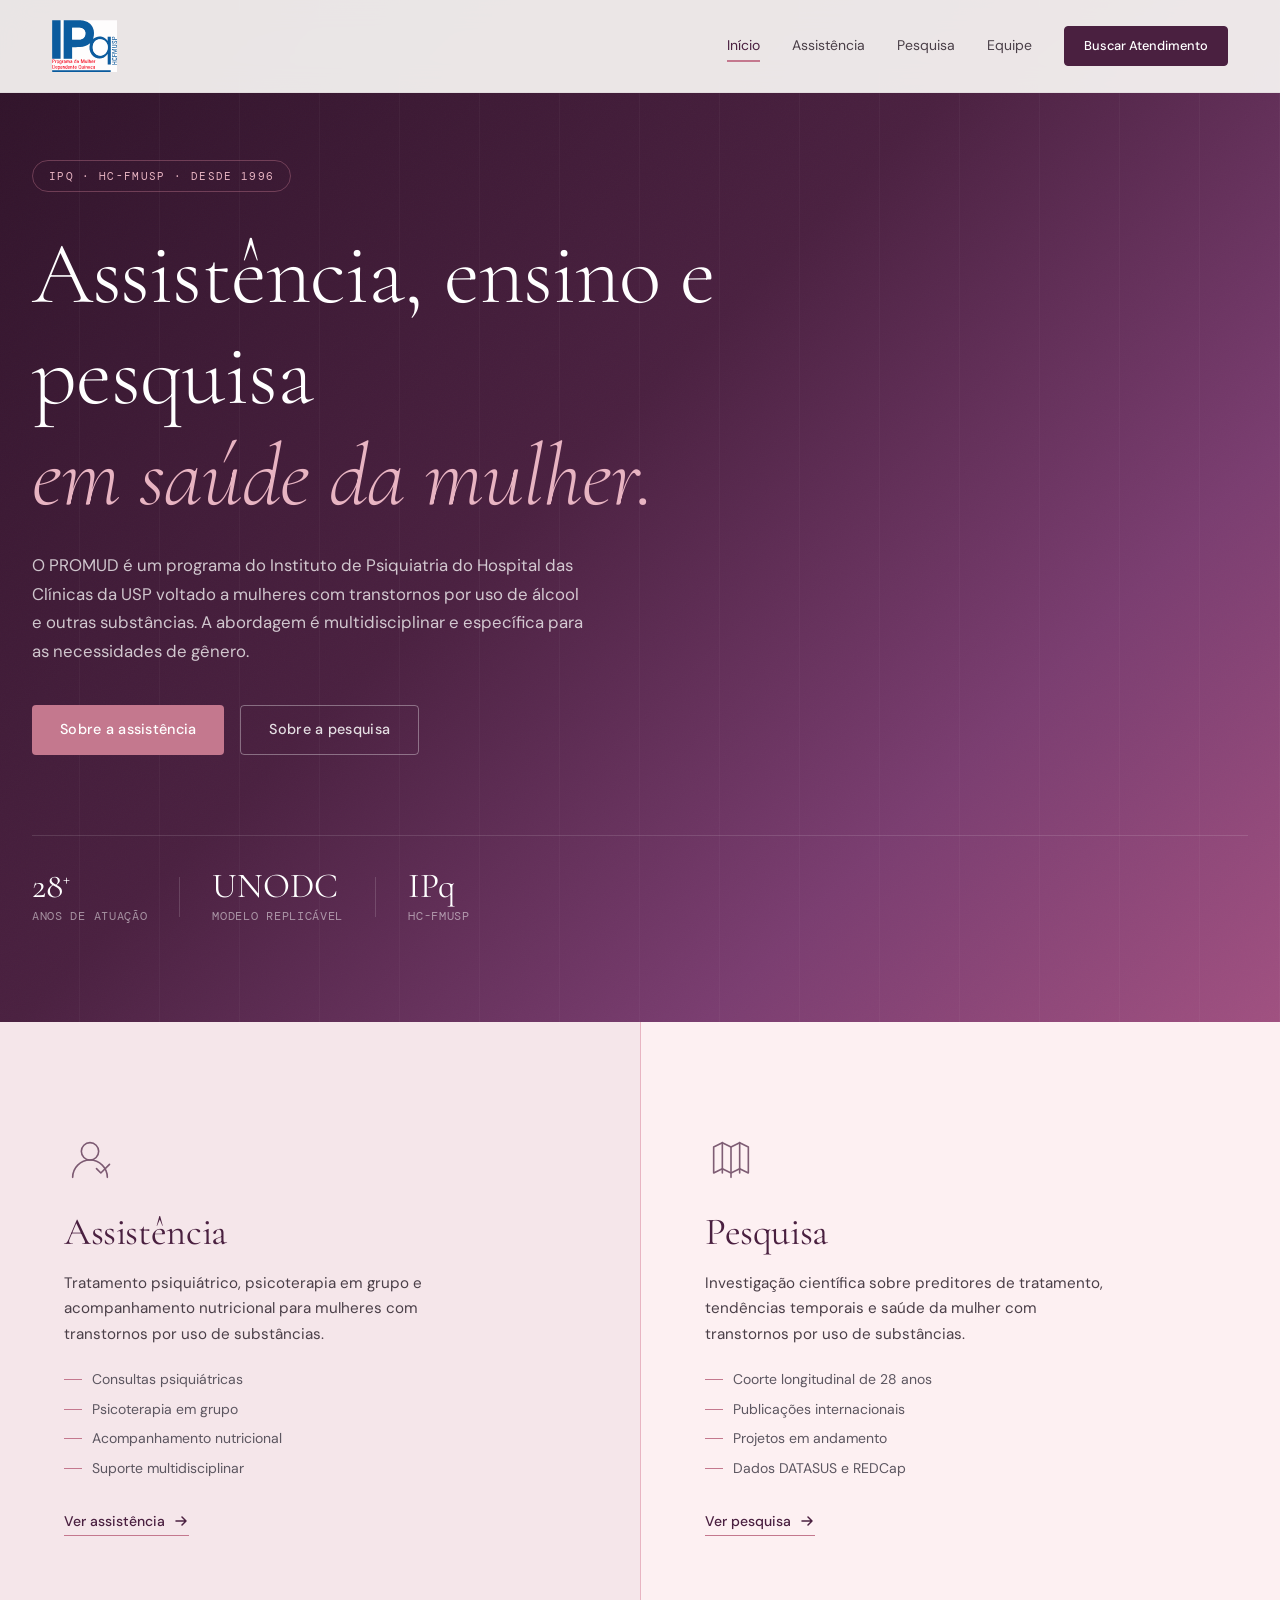
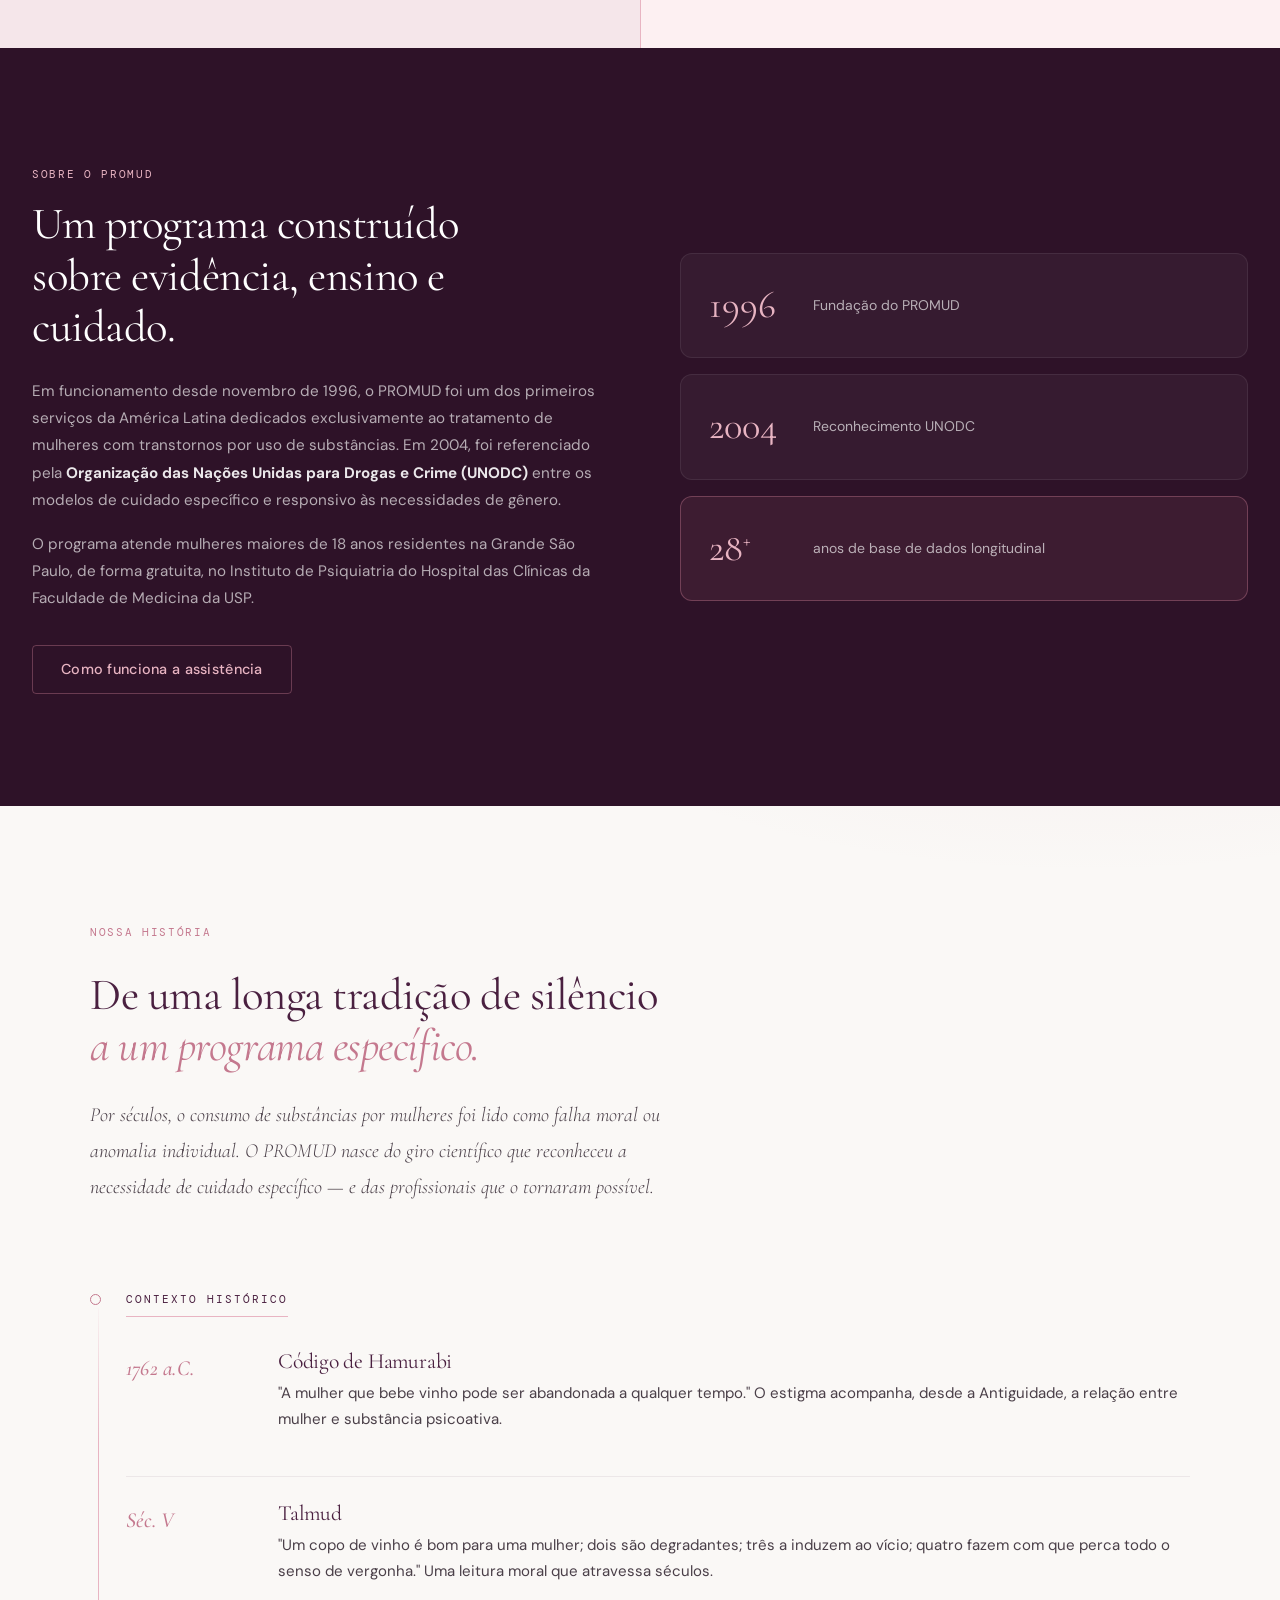
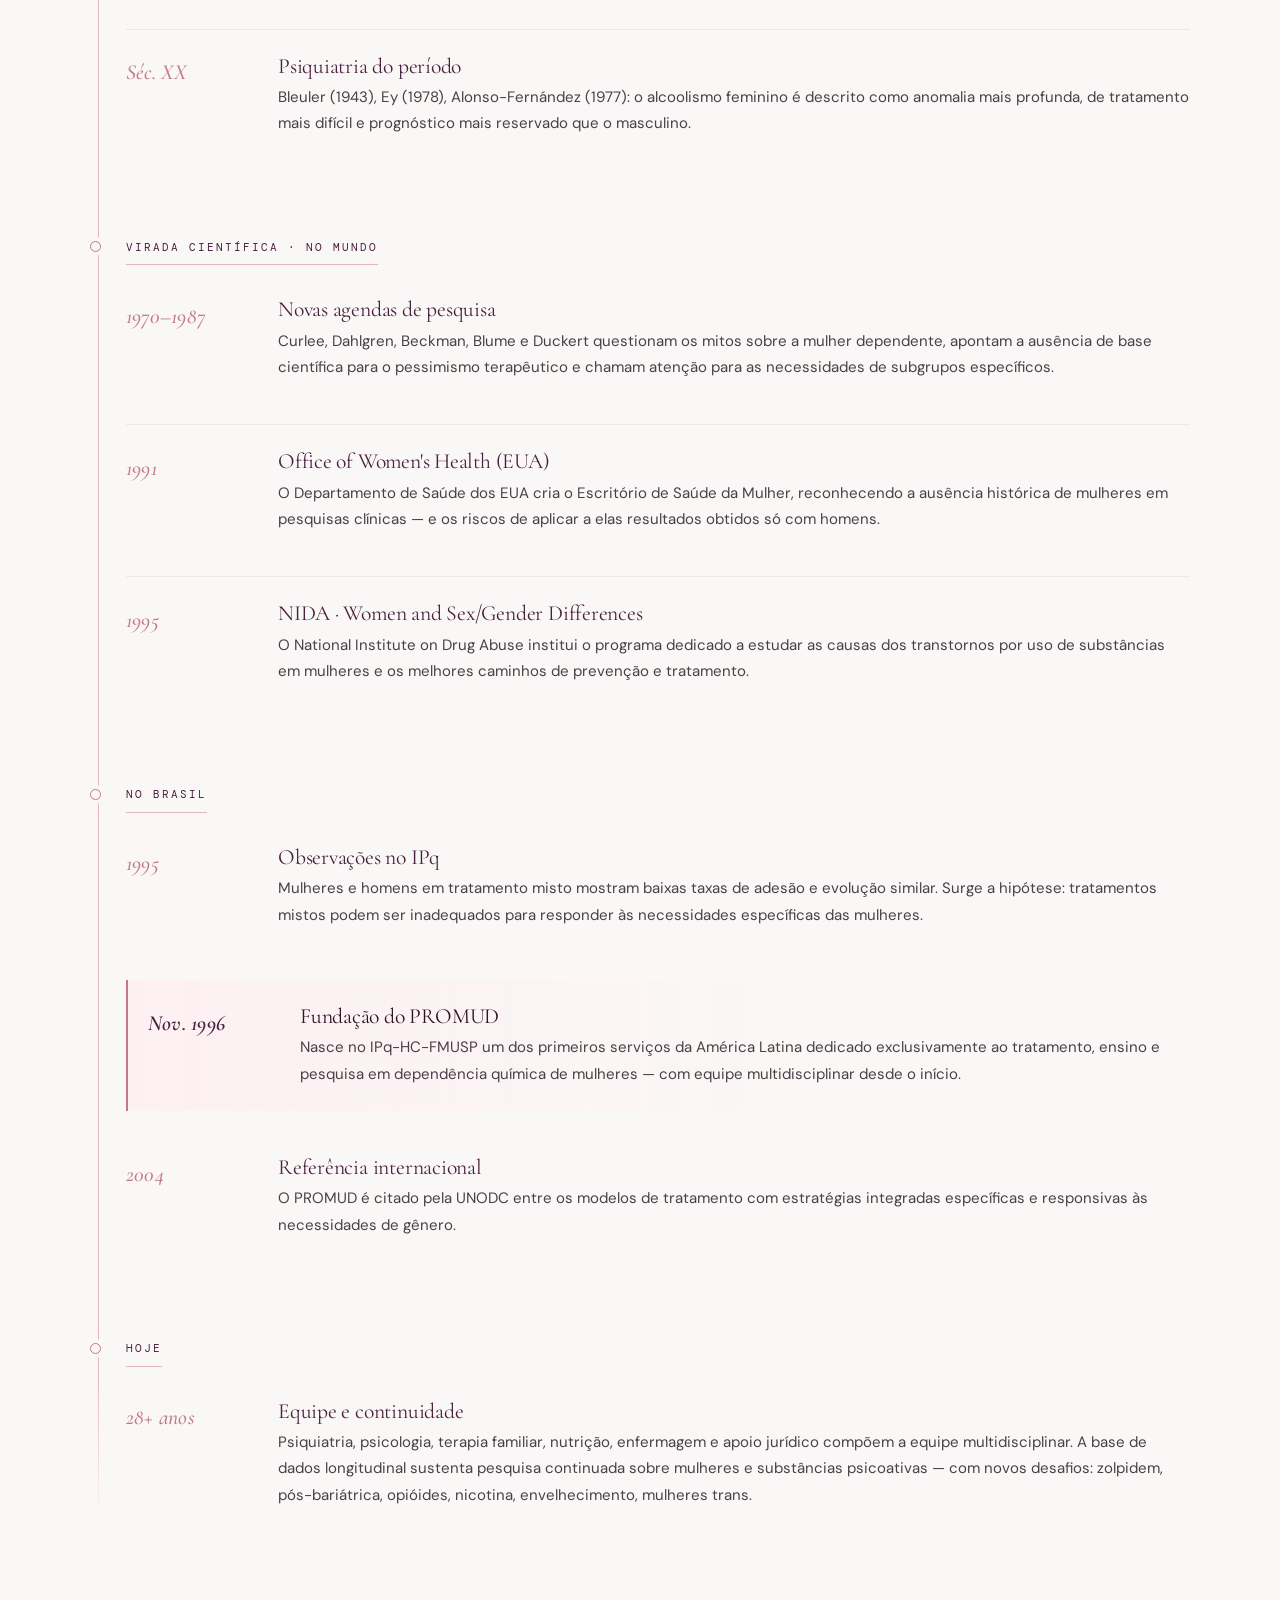
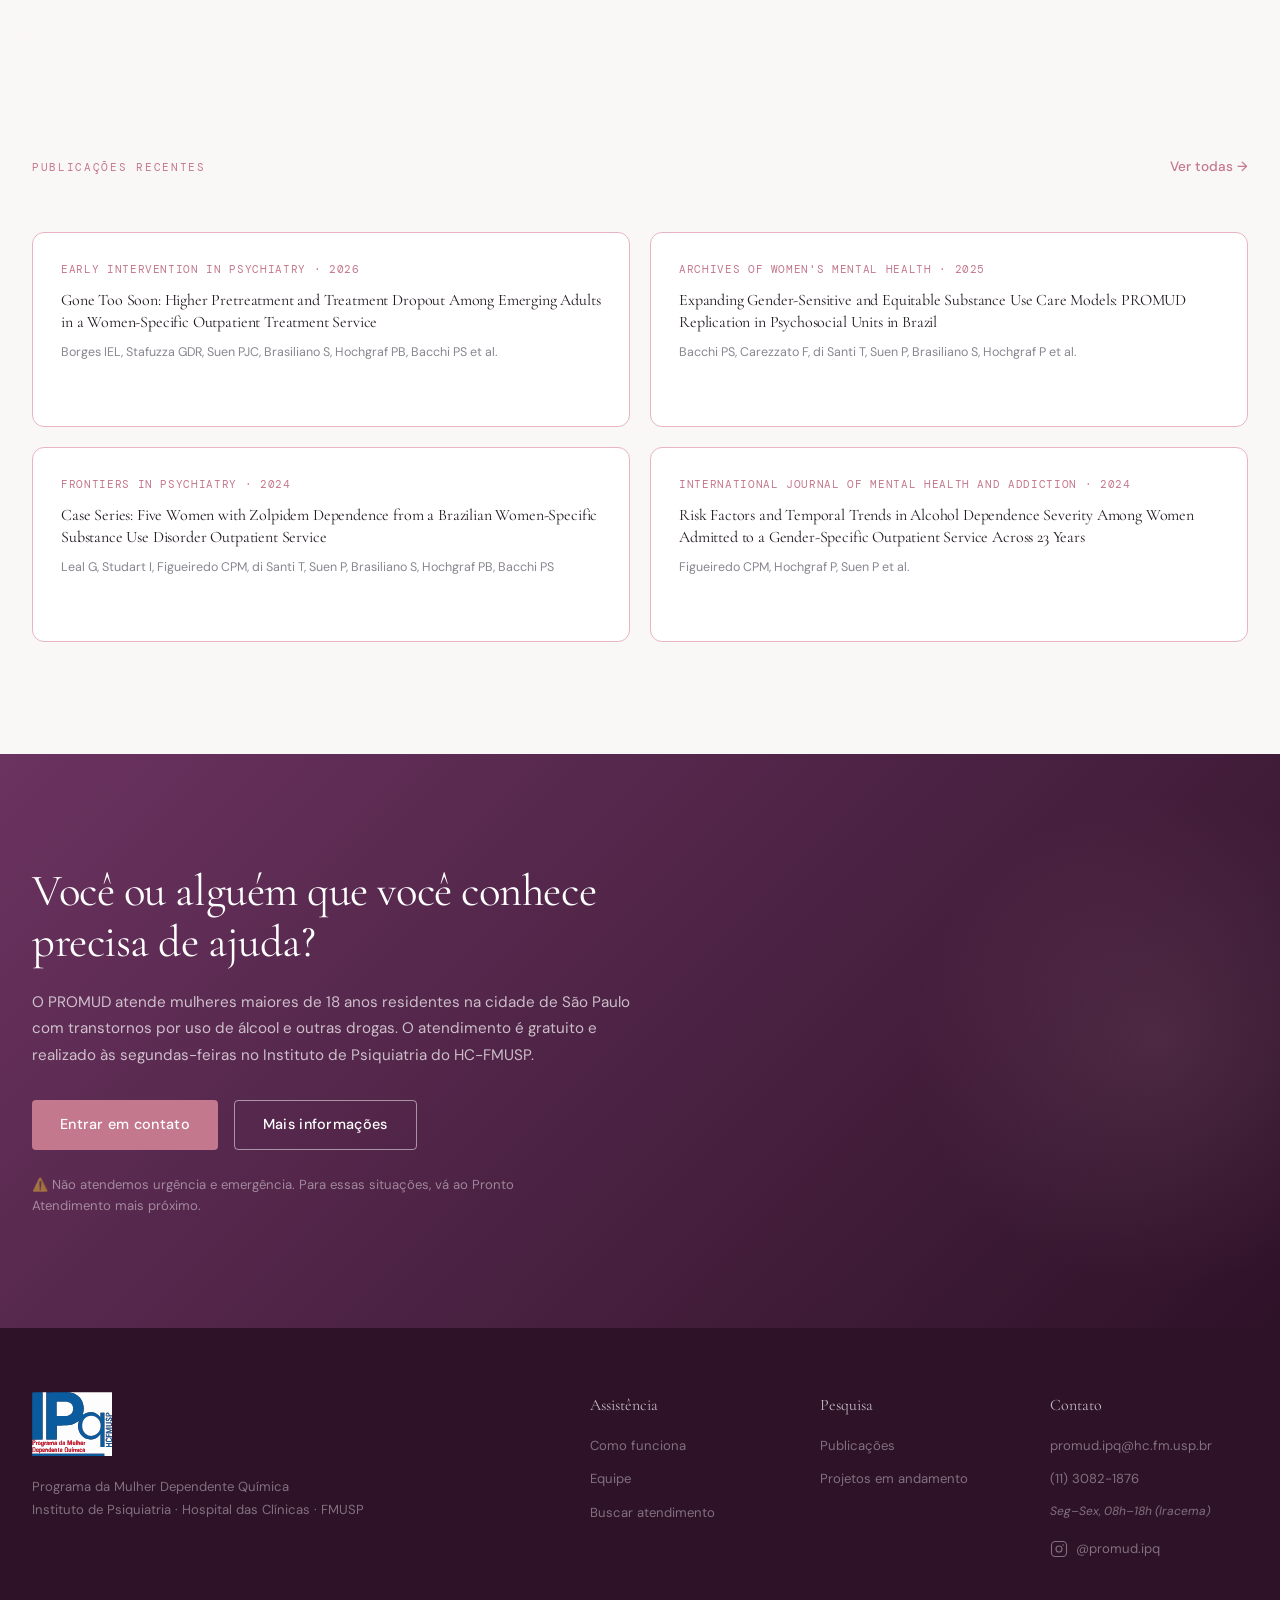
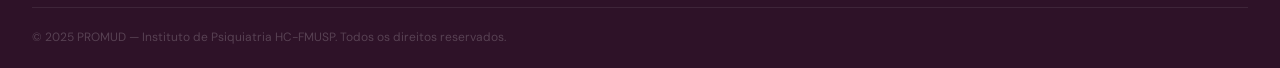
==== index.html @ dbc0b315 "Add team member profiles and update contact information; include new images for Ariel and Silvia" ====
<!DOCTYPE html>
<html lang="pt-BR">
<head>
  <meta charset="UTF-8" />
  <meta name="viewport" content="width=device-width, initial-scale=1.0" />
  <title>PROMUD — Programa da Mulher Dependente Química</title>
  <meta name="description" content="Ambulatório especializado no tratamento de mulheres com transtornos por uso de substâncias. Instituto de Psiquiatria HC-FMUSP." />
  <link rel="preconnect" href="https://fonts.googleapis.com" />
  <link rel="preconnect" href="https://fonts.gstatic.com" crossorigin />
  <link href="https://fonts.googleapis.com/css2?family=Cormorant+Garamond:ital,wght@0,300;0,400;0,500;0,600;1,300;1,400&family=DM+Sans:wght@300;400;500&family=DM+Mono:wght@400&display=swap" rel="stylesheet" />
  <link rel="stylesheet" href="style.css" />
</head>
<body>

  <!-- HEADER / NAV -->
  <header class="site-header" id="site-header">
    <div class="header-inner">
      <a href="index.html" class="logo-wrap">
        <img src="assets/logo.svg" alt="PROMUD — IPq HC-FMUSP" class="logo-img" />
      </a>
      <nav class="main-nav">
        <a href="index.html" class="nav-link active">Início</a>
        <a href="assistencia.html" class="nav-link">Assistência</a>
        <a href="pesquisa.html" class="nav-link">Pesquisa</a>
        <a href="equipe.html" class="nav-link">Equipe</a>
        <a href="assistencia.html#contato" class="nav-cta">Buscar Atendimento</a>
      </nav>
      <button class="hamburger" id="hamburger" aria-label="Menu">
        <span></span><span></span><span></span>
      </button>
    </div>
    <div class="mobile-nav" id="mobile-nav">
      <a href="index.html">Início</a>
      <a href="assistencia.html">Assistência</a>
      <a href="pesquisa.html">Pesquisa</a>
      <a href="equipe.html">Equipe</a>
      <a href="assistencia.html#contato">Buscar Atendimento</a>
    </div>
  </header>

  <!-- HERO -->
  <section class="hero">
    <div class="hero-bg">
      <div class="hero-gradient"></div>
      <div class="hero-noise"></div>
      <div class="hero-lines"></div>
    </div>
    <div class="hero-content">
      <div class="hero-badge fade-up">IPq · HC-FMUSP · desde 1996</div>
      <h1 class="hero-title fade-up delay-1">
        Assistência, ensino e pesquisa<br/>
        <em>em saúde da mulher.</em>
      </h1>
      <p class="hero-desc fade-up delay-2">
        O PROMUD é um programa do Instituto de Psiquiatria do Hospital das Clínicas da USP voltado a mulheres com transtornos por uso de álcool e outras substâncias. A abordagem é multidisciplinar e específica para as necessidades de gênero.
      </p>
      <div class="hero-actions fade-up delay-3">
        <a href="assistencia.html" class="btn btn-primary">Sobre a assistência</a>
        <a href="pesquisa.html" class="btn btn-ghost">Sobre a pesquisa</a>
      </div>
    </div>
    <div class="hero-stats fade-up delay-3">
      <div class="stat">
        <span class="stat-n">28<sup>+</sup></span>
        <span class="stat-l">anos de atuação</span>
      </div>
      <div class="stat-div"></div>
      <div class="stat">
        <span class="stat-n">UNODC</span>
        <span class="stat-l">modelo replicável</span>
      </div>
      <div class="stat-div"></div>
      <div class="stat">
        <span class="stat-n">IPq</span>
        <span class="stat-l">HC-FMUSP</span>
      </div>
    </div>
  </section>

  <!-- TWO PILLARS -->
  <section class="pillars">
    <div class="pillar pillar-assistencia" onclick="location.href='assistencia.html'">
      <div class="pillar-icon">
        <svg viewBox="0 0 48 48" fill="none" xmlns="http://www.w3.org/2000/svg">
          <circle cx="24" cy="16" r="8" stroke="currentColor" stroke-width="1.5"/>
          <path d="M8 40c0-8.837 7.163-16 16-16s16 7.163 16 16" stroke="currentColor" stroke-width="1.5" stroke-linecap="round"/>
          <path d="M30 32l4 4 8-8" stroke="currentColor" stroke-width="1.5" stroke-linecap="round" stroke-linejoin="round"/>
        </svg>
      </div>
      <div class="pillar-body">
        <h2 class="pillar-title">Assistência</h2>
        <p class="pillar-desc">Tratamento psiquiátrico, psicoterapia em grupo e acompanhamento nutricional para mulheres com transtornos por uso de substâncias.</p>
        <ul class="pillar-list">
          <li>Consultas psiquiátricas</li>
          <li>Psicoterapia em grupo</li>
          <li>Acompanhamento nutricional</li>
          <li>Suporte multidisciplinar</li>
        </ul>
        <span class="pillar-link">Ver assistência <svg width="16" height="16" viewBox="0 0 16 16" fill="none"><path d="M3 8h10M9 4l4 4-4 4" stroke="currentColor" stroke-width="1.5" stroke-linecap="round" stroke-linejoin="round"/></svg></span>
      </div>
    </div>

    <div class="pillar pillar-pesquisa" onclick="location.href='pesquisa.html'">
      <div class="pillar-icon">
        <svg viewBox="0 0 48 48" fill="none" xmlns="http://www.w3.org/2000/svg">
          <path d="M8 36V12l8-4 8 4 8-4 8 4v24l-8-4-8 4-8-4-8 4z" stroke="currentColor" stroke-width="1.5" stroke-linejoin="round"/>
          <path d="M16 8v28M24 12v28M32 8v28" stroke="currentColor" stroke-width="1.5" stroke-linecap="round"/>
        </svg>
      </div>
      <div class="pillar-body">
        <h2 class="pillar-title">Pesquisa</h2>
        <p class="pillar-desc">Investigação científica sobre preditores de tratamento, tendências temporais e saúde da mulher com transtornos por uso de substâncias.</p>
        <ul class="pillar-list">
          <li>Coorte longitudinal de 28 anos</li>
          <li>Publicações internacionais</li>
          <li>Projetos em andamento</li>
          <li>Dados DATASUS e REDCap</li>
        </ul>
        <span class="pillar-link">Ver pesquisa <svg width="16" height="16" viewBox="0 0 16 16" fill="none"><path d="M3 8h10M9 4l4 4-4 4" stroke="currentColor" stroke-width="1.5" stroke-linecap="round" stroke-linejoin="round"/></svg></span>
      </div>
    </div>
  </section>

  <!-- ABOUT STRIP -->
  <section class="about-strip">
    <div class="about-strip-inner">
      <div class="about-text">
        <span class="section-label">Sobre o PROMUD</span>
        <h2 class="about-title">Um programa construído sobre evidência, ensino e cuidado.</h2>
        <p>Em funcionamento desde novembro de 1996, o PROMUD foi um dos primeiros serviços da América Latina dedicados exclusivamente ao tratamento de mulheres com transtornos por uso de substâncias. Em 2004, foi referenciado pela <strong>Organização das Nações Unidas para Drogas e Crime (UNODC)</strong> entre os modelos de cuidado específico e responsivo às necessidades de gênero.</p>
        <p>O programa atende mulheres maiores de 18 anos residentes na Grande São Paulo, de forma gratuita, no Instituto de Psiquiatria do Hospital das Clínicas da Faculdade de Medicina da USP.</p>
        <a href="assistencia.html" class="btn btn-outline">Como funciona a assistência</a>
      </div>
      <div class="about-visual">
        <div class="about-card">
          <div class="about-card-year">1996</div>
          <div class="about-card-line">Fundação do PROMUD</div>
        </div>
        <div class="about-card">
          <div class="about-card-year">2004</div>
          <div class="about-card-line">Reconhecimento UNODC</div>
        </div>
        <div class="about-card highlight">
          <div class="about-card-year">28<sup>+</sup></div>
          <div class="about-card-line">anos de base de dados longitudinal</div>
        </div>
      </div>
    </div>
  </section>

  <!-- HISTORY -->
  <section class="history">
    <div class="history-inner">
      <div class="history-head">
        <span class="section-label">Nossa história</span>
        <h2 class="history-title">De uma longa tradição de silêncio<br/><em>a um programa específico.</em></h2>
        <p class="history-lede">Por séculos, o consumo de substâncias por mulheres foi lido como falha moral ou anomalia individual. O PROMUD nasce do giro científico que reconheceu a necessidade de cuidado específico — e das profissionais que o tornaram possível.</p>
      </div>

      <ol class="history-timeline">

        <li class="history-era reveal">
          <span class="history-era-label">Contexto histórico</span>
          <div class="history-items">
            <article class="history-item">
              <span class="history-year">1762 a.C.</span>
              <div class="history-body">
                <h3>Código de Hamurabi</h3>
                <p>"A mulher que bebe vinho pode ser abandonada a qualquer tempo." O estigma acompanha, desde a Antiguidade, a relação entre mulher e substância psicoativa.</p>
              </div>
            </article>
            <article class="history-item">
              <span class="history-year">Séc. V</span>
              <div class="history-body">
                <h3>Talmud</h3>
                <p>"Um copo de vinho é bom para uma mulher; dois são degradantes; três a induzem ao vício; quatro fazem com que perca todo o senso de vergonha." Uma leitura moral que atravessa séculos.</p>
              </div>
            </article>
            <article class="history-item">
              <span class="history-year">Séc. XX</span>
              <div class="history-body">
                <h3>Psiquiatria do período</h3>
                <p>Bleuler (1943), Ey (1978), Alonso-Fernández (1977): o alcoolismo feminino é descrito como anomalia mais profunda, de tratamento mais difícil e prognóstico mais reservado que o masculino.</p>
              </div>
            </article>
          </div>
        </li>

        <li class="history-era reveal">
          <span class="history-era-label">Virada científica · no mundo</span>
          <div class="history-items">
            <article class="history-item">
              <span class="history-year">1970–1987</span>
              <div class="history-body">
                <h3>Novas agendas de pesquisa</h3>
                <p>Curlee, Dahlgren, Beckman, Blume e Duckert questionam os mitos sobre a mulher dependente, apontam a ausência de base científica para o pessimismo terapêutico e chamam atenção para as necessidades de subgrupos específicos.</p>
              </div>
            </article>
            <article class="history-item">
              <span class="history-year">1991</span>
              <div class="history-body">
                <h3>Office of Women's Health (EUA)</h3>
                <p>O Departamento de Saúde dos EUA cria o Escritório de Saúde da Mulher, reconhecendo a ausência histórica de mulheres em pesquisas clínicas — e os riscos de aplicar a elas resultados obtidos só com homens.</p>
              </div>
            </article>
            <article class="history-item">
              <span class="history-year">1995</span>
              <div class="history-body">
                <h3>NIDA · Women and Sex/Gender Differences</h3>
                <p>O National Institute on Drug Abuse institui o programa dedicado a estudar as causas dos transtornos por uso de substâncias em mulheres e os melhores caminhos de prevenção e tratamento.</p>
              </div>
            </article>
          </div>
        </li>

        <li class="history-era reveal">
          <span class="history-era-label">No Brasil</span>
          <div class="history-items">
            <article class="history-item">
              <span class="history-year">1995</span>
              <div class="history-body">
                <h3>Observações no IPq</h3>
                <p>Mulheres e homens em tratamento misto mostram baixas taxas de adesão e evolução similar. Surge a hipótese: tratamentos mistos podem ser inadequados para responder às necessidades específicas das mulheres.</p>
              </div>
            </article>
            <article class="history-item history-item-highlight">
              <span class="history-year">Nov. 1996</span>
              <div class="history-body">
                <h3>Fundação do PROMUD</h3>
                <p>Nasce no IPq-HC-FMUSP um dos primeiros serviços da América Latina dedicado exclusivamente ao tratamento, ensino e pesquisa em dependência química de mulheres — com equipe multidisciplinar desde o início.</p>
              </div>
            </article>
            <article class="history-item">
              <span class="history-year">2004</span>
              <div class="history-body">
                <h3>Referência internacional</h3>
                <p>O PROMUD é citado pela UNODC entre os modelos de tratamento com estratégias integradas específicas e responsivas às necessidades de gênero.</p>
              </div>
            </article>
          </div>
        </li>

        <li class="history-era reveal">
          <span class="history-era-label">Hoje</span>
          <div class="history-items">
            <article class="history-item">
              <span class="history-year">28+ anos</span>
              <div class="history-body">
                <h3>Equipe e continuidade</h3>
                <p>Psiquiatria, psicologia, terapia familiar, nutrição, enfermagem e apoio jurídico compõem a equipe multidisciplinar. A base de dados longitudinal sustenta pesquisa continuada sobre mulheres e substâncias psicoativas — com novos desafios: zolpidem, pós-bariátrica, opióides, nicotina, envelhecimento, mulheres trans.</p>
              </div>
            </article>
          </div>
        </li>

      </ol>
    </div>
  </section>

  <!-- RECENT PUBLICATIONS STRIP -->
  <section class="pubs-strip">
    <div class="pubs-inner">
      <div class="pubs-header">
        <span class="section-label">Publicações Recentes</span>
        <a href="pesquisa.html#publicacoes" class="see-all">Ver todas →</a>
      </div>
      <div class="pubs-grid">

        <a class="pub-card" href="https://doi.org/10.1111/eip.70133" target="_blank" rel="noopener">
          <span class="pub-journal">Early Intervention in Psychiatry · 2026</span>
          <h3 class="pub-title">Gone Too Soon: Higher Pretreatment and Treatment Dropout Among Emerging Adults in a Women-Specific Outpatient Treatment Service</h3>
          <span class="pub-authors">Borges IEL, Stafuzza GDR, Suen PJC, Brasiliano S, Hochgraf PB, Bacchi PS et al.</span>
          <span class="pub-arrow">→</span>
        </a>

        <a class="pub-card" href="https://doi.org/10.1007/s00737-025-01601-1" target="_blank" rel="noopener">
          <span class="pub-journal">Archives of Women's Mental Health · 2025</span>
          <h3 class="pub-title">Expanding Gender-Sensitive and Equitable Substance Use Care Models: PROMUD Replication in Psychosocial Units in Brazil</h3>
          <span class="pub-authors">Bacchi PS, Carezzato F, di Santi T, Suen P, Brasiliano S, Hochgraf P et al.</span>
          <span class="pub-arrow">→</span>
        </a>

        <a class="pub-card" href="https://doi.org/10.3389/fpsyt.2024.1456148" target="_blank" rel="noopener">
          <span class="pub-journal">Frontiers in Psychiatry · 2024</span>
          <h3 class="pub-title">Case Series: Five Women with Zolpidem Dependence from a Brazilian Women-Specific Substance Use Disorder Outpatient Service</h3>
          <span class="pub-authors">Leal G, Studart I, Figueiredo CPM, di Santi T, Suen P, Brasiliano S, Hochgraf PB, Bacchi PS</span>
          <span class="pub-arrow">→</span>
        </a>

        <a class="pub-card" href="https://doi.org/10.1007/s11469-024-01428-4" target="_blank" rel="noopener">
          <span class="pub-journal">International Journal of Mental Health and Addiction · 2024</span>
          <h3 class="pub-title">Risk Factors and Temporal Trends in Alcohol Dependence Severity Among Women Admitted to a Gender-Specific Outpatient Service Across 23 Years</h3>
          <span class="pub-authors">Figueiredo CPM, Hochgraf P, Suen P et al.</span>
          <span class="pub-arrow">→</span>
        </a>

      </div>
    </div>
  </section>

  <!-- CTA BUSCAR ATENDIMENTO -->
  <section class="cta-section">
    <div class="cta-inner">
      <div class="cta-text">
        <h2 class="cta-title">Você ou alguém que você conhece precisa de ajuda?</h2>
        <p class="cta-desc">O PROMUD atende mulheres maiores de 18 anos residentes na cidade de São Paulo com transtornos por uso de álcool e outras drogas. O atendimento é gratuito e realizado às segundas-feiras no Instituto de Psiquiatria do HC-FMUSP.</p>
        <div class="cta-actions">
          <a href="https://forms.gle/j1ZZpUedTJnzudqb7" target="_blank" class="btn btn-primary">Entrar em contato</a>
          <a href="assistencia.html#contato" class="btn btn-ghost-light">Mais informações</a>
        </div>
        <p class="cta-note">⚠️ Não atendemos urgência e emergência. Para essas situações, vá ao Pronto Atendimento mais próximo.</p>
      </div>
    </div>
  </section>

  <!-- FOOTER -->
  <footer class="site-footer">
    <div class="footer-inner">
        <div class="footer-brand">
        <a href="index.html" class="logo-wrap">
          <img src="assets/logo.svg" alt="PROMUD — IPq HC-FMUSP" class="logo-img logo-img-footer" />
        </a>
        <p class="footer-tagline">Programa da Mulher Dependente Química<br/>Instituto de Psiquiatria · Hospital das Clínicas · FMUSP</p>
      </div>
      <div class="footer-links">
        <div class="footer-col">
          <h4>Assistência</h4>
          <a href="assistencia.html">Como funciona</a>
          <a href="assistencia.html#equipe">Equipe</a>
          <a href="assistencia.html#contato">Buscar atendimento</a>
        </div>
        <div class="footer-col">
          <h4>Pesquisa</h4>
          <a href="pesquisa.html#publicacoes">Publicações</a>
          <a href="pesquisa.html#projetos">Projetos em andamento</a>
        </div>
        <div class="footer-col">
          <h4>Contato</h4>
          <a href="mailto:promud.ipq@hc.fm.usp.br">promud.ipq@hc.fm.usp.br</a>
          <a href="tel:+551130821876">(11) 3082-1876</a>
          <span class="footer-hours">Seg–Sex, 08h–18h (Iracema)</span>
          <a href="https://www.instagram.com/promud.ipq/" target="_blank" rel="noopener" class="footer-social">
            <svg width="18" height="18" viewBox="0 0 24 24" fill="none" stroke="currentColor" stroke-width="1.5"><rect x="2" y="2" width="20" height="20" rx="5"/><circle cx="12" cy="12" r="4"/><circle cx="17.5" cy="6.5" r="1" fill="currentColor" stroke="none"/></svg>
            @promud.ipq
          </a>
        </div>
      </div>
    </div>
    <div class="footer-bottom">
      <span>© 2025 PROMUD — Instituto de Psiquiatria HC-FMUSP. Todos os direitos reservados.</span>
    </div>
  </footer>

  <script src="main.js"></script>
</body>
</html>
---- style.css ----
/* ============================================
   PROMUD — CSS
   Tone: sério, acolhedor, científico, feminino
   Palette: deep plum, dusty rose, warm white, slate
   Typography: Cormorant Garamond (display) + DM Sans (body)
   ============================================ */

:root {
  /* Cores */
  --plum:       #4a2040;
  --plum-deep:  #2e1228;
  --plum-mid:   #6b3360;
  --rose:       #c4788e;
  --rose-light: #e8b4c2;
  --rose-pale:  #f5e6ea;
  --blush:      #fdf0f2;
  --warm-white: #faf8f6;
  --slate:      #5c5660;
  --slate-light:#8a8590;
  --gold:       #c9a96e;
  --text:       #221820;
  --text-mid:   #4a3f48;

  /* Spacing */
  --space-xs: 0.5rem;
  --space-sm: 1rem;
  --space-md: 2rem;
  --space-lg: 4rem;
  --space-xl: 7rem;

  /* Misc */
  --radius:   4px;
  --radius-lg: 12px;
  --transition: 0.35s cubic-bezier(0.4, 0, 0.2, 1);
  --shadow: 0 8px 32px rgba(74, 32, 64, 0.12);
  --shadow-lg: 0 24px 64px rgba(74, 32, 64, 0.18);
}

/* ---- RESET & BASE ---- */
*, *::before, *::after { box-sizing: border-box; margin: 0; padding: 0; }
html { scroll-behavior: smooth; }
body {
  font-family: 'DM Sans', sans-serif;
  font-size: 16px;
  line-height: 1.65;
  color: var(--text);
  background: var(--warm-white);
  overflow-x: hidden;
}
img { max-width: 100%; display: block; }
a { color: inherit; text-decoration: none; }
ul { list-style: none; }

/* ---- TYPOGRAPHY ---- */
h1, h2, h3 {
  font-family: 'Cormorant Garamond', serif;
  font-weight: 400;
  line-height: 1.15;
  letter-spacing: -0.01em;
}
h1 { font-size: clamp(2.6rem, 6vw, 4.8rem); }
h2 { font-size: clamp(1.8rem, 3.5vw, 2.8rem); }
h3 { font-size: clamp(1.2rem, 2vw, 1.6rem); }

em { font-style: italic; color: var(--rose); }

.section-label {
  display: inline-block;
  font-family: 'DM Mono', monospace;
  font-size: 0.7rem;
  letter-spacing: 0.15em;
  text-transform: uppercase;
  color: var(--rose);
  margin-bottom: 1rem;
}

/* ---- BUTTONS ---- */
.btn {
  display: inline-flex;
  align-items: center;
  gap: 0.5rem;
  padding: 0.75rem 1.75rem;
  border-radius: var(--radius);
  font-family: 'DM Sans', sans-serif;
  font-size: 0.9rem;
  font-weight: 500;
  letter-spacing: 0.02em;
  transition: var(--transition);
  cursor: pointer;
  border: none;
}
.btn-primary {
  background: var(--plum);
  color: #fff;
}
.btn-primary:hover {
  background: var(--plum-deep);
  transform: translateY(-2px);
  box-shadow: var(--shadow);
}
.btn-ghost {
  background: transparent;
  color: var(--plum);
  border: 1.5px solid var(--plum);
}
.btn-ghost:hover {
  background: var(--plum);
  color: #fff;
}
.btn-ghost-light {
  background: transparent;
  color: #fff;
  border: 1.5px solid rgba(255,255,255,0.5);
}
.btn-ghost-light:hover {
  background: rgba(255,255,255,0.15);
}
.btn-outline {
  background: transparent;
  color: var(--plum);
  border: 1.5px solid var(--rose);
}
.btn-outline:hover {
  background: var(--rose-pale);
}

/* ---- ANIMATIONS ---- */
.fade-up {
  opacity: 0;
  transform: translateY(24px);
  animation: fadeUp 0.8s ease forwards;
}
.delay-1 { animation-delay: 0.15s; }
.delay-2 { animation-delay: 0.3s; }
.delay-3 { animation-delay: 0.45s; }

@keyframes fadeUp {
  to { opacity: 1; transform: translateY(0); }
}

.reveal {
  opacity: 0;
  transform: translateY(32px);
  transition: opacity 0.7s ease, transform 0.7s ease;
}
.reveal.visible {
  opacity: 1;
  transform: translateY(0);
}

/* ============================================
   HEADER
   ============================================ */
.site-header {
  position: fixed;
  top: 0; left: 0; right: 0;
  z-index: 100;
  background: rgba(250, 248, 246, 0.92);
  backdrop-filter: blur(14px);
  -webkit-backdrop-filter: blur(14px);
  border-bottom: 1px solid rgba(74, 32, 64, 0.06);
  transition: background 0.4s ease, box-shadow 0.4s ease, border-color 0.4s ease;
}
.site-header.scrolled {
  background: rgba(250, 248, 246, 0.97);
  box-shadow: 0 1px 0 rgba(74,32,64,0.08);
  border-bottom-color: transparent;
}
.header-inner {
  max-width: 1240px;
  margin: 0 auto;
  padding: 1.25rem 2rem;
  display: flex;
  align-items: center;
  justify-content: space-between;
}
.logo-wrap {
  display: flex;
  align-items: center;
}
.logo-img {
  height: 52px;
  width: auto;
  display: block;
  transition: opacity 0.2s;
}
.logo-img:hover { opacity: 0.85; }
.logo-img-footer {
  height: 64px;
}
.main-nav {
  display: flex;
  align-items: center;
  gap: 2rem;
}
.nav-link {
  font-size: 0.875rem;
  color: var(--text-mid);
  font-weight: 400;
  position: relative;
  transition: color 0.2s;
}
.nav-link::after {
  content: '';
  position: absolute;
  left: 0; bottom: -4px;
  width: 0; height: 1.5px;
  background: var(--rose);
  transition: width 0.3s ease;
}
.nav-link:hover { color: var(--plum); }
.nav-link:hover::after { width: 100%; }
.nav-link.active { color: var(--plum); }
.nav-link.active::after { width: 100%; }
.nav-cta {
  font-size: 0.8rem;
  font-weight: 500;
  padding: 0.55rem 1.2rem;
  background: var(--plum);
  color: #fff;
  border: 1px solid var(--plum);
  border-radius: var(--radius);
  transition: var(--transition);
}
.nav-cta:hover {
  background: var(--plum-deep);
  border-color: var(--plum-deep);
  transform: translateY(-1px);
}
.hamburger {
  display: none;
  flex-direction: column;
  gap: 5px;
  background: none;
  border: none;
  cursor: pointer;
  padding: 4px;
}
.hamburger span {
  display: block;
  width: 24px; height: 2px;
  background: var(--plum);
  transition: var(--transition);
}
.mobile-nav {
  display: none;
  flex-direction: column;
  background: rgba(250,248,246,0.98);
  backdrop-filter: blur(16px);
  padding: 1.5rem 2rem;
  gap: 1.25rem;
  border-top: 1px solid var(--rose-light);
}
.mobile-nav a {
  font-size: 1rem;
  color: var(--text-mid);
  font-weight: 400;
}
.mobile-nav.open { display: flex; }

/* ============================================
   HERO
   ============================================ */
.hero {
  min-height: 100vh;
  display: flex;
  flex-direction: column;
  justify-content: center;
  position: relative;
  padding: 10rem 2rem 6rem;
  overflow: hidden;
}
.hero-bg {
  position: absolute;
  inset: 0;
  z-index: 0;
}
.hero-gradient {
  position: absolute;
  inset: 0;
  background: linear-gradient(
    135deg,
    var(--plum-deep) 0%,
    var(--plum) 45%,
    #7a3d70 75%,
    #a05080 100%
  );
}
.hero-noise {
  position: absolute;
  inset: 0;
  background-image: url("data:image/svg+xml,%3Csvg viewBox='0 0 200 200' xmlns='http://www.w3.org/2000/svg'%3E%3Cfilter id='n'%3E%3CfeTurbulence type='fractalNoise' baseFrequency='0.75' numOctaves='4' stitchTiles='stitch'/%3E%3C/filter%3E%3Crect width='100%25' height='100%25' filter='url(%23n)' opacity='0.04'/%3E%3C/svg%3E");
  background-size: 200px 200px;
  opacity: 0.5;
}
.hero-lines {
  position: absolute;
  inset: 0;
  background-image: repeating-linear-gradient(
    90deg,
    transparent,
    transparent 79px,
    rgba(255,255,255,0.03) 79px,
    rgba(255,255,255,0.03) 80px
  );
}
.hero-content {
  position: relative;
  z-index: 1;
  max-width: 1240px;
  margin: 0 auto;
  width: 100%;
}
.hero-badge {
  display: inline-flex;
  align-items: center;
  gap: 0.5rem;
  font-family: 'DM Mono', monospace;
  font-size: 0.7rem;
  letter-spacing: 0.12em;
  text-transform: uppercase;
  color: var(--rose-light);
  border: 1px solid rgba(196,120,142,0.4);
  border-radius: 99px;
  padding: 0.35rem 1rem;
  margin-bottom: 2rem;
}
.hero-title {
  color: #fff;
  font-size: clamp(3rem, 7vw, 5.5rem);
  font-weight: 300;
  margin-bottom: 1.5rem;
  max-width: 720px;
}
.hero-title em {
  color: var(--rose-light);
  font-style: italic;
  font-weight: 300;
}
.hero-desc {
  color: rgba(255,255,255,0.75);
  max-width: 560px;
  font-size: 1.05rem;
  margin-bottom: 2.5rem;
  line-height: 1.7;
}
.hero-actions {
  display: flex;
  flex-wrap: wrap;
  gap: 1rem;
}
.hero-actions .btn-primary {
  background: var(--rose);
  color: #fff;
}
.hero-actions .btn-primary:hover {
  background: var(--rose-light);
  color: var(--plum-deep);
}
.hero-actions .btn-ghost {
  color: rgba(255,255,255,0.85);
  border-color: rgba(255,255,255,0.35);
}
.hero-actions .btn-ghost:hover {
  background: rgba(255,255,255,0.12);
  color: #fff;
}

.hero-stats {
  position: relative;
  z-index: 1;
  max-width: 1240px;
  margin: 5rem auto 0;
  width: 100%;
  display: flex;
  align-items: center;
  gap: 2rem;
  padding-top: 2rem;
  border-top: 1px solid rgba(255,255,255,0.12);
}
.stat { text-align: left; }
.stat-n {
  display: block;
  font-family: 'Cormorant Garamond', serif;
  font-size: 2.2rem;
  font-weight: 400;
  color: #fff;
  line-height: 1;
}
.stat-n sup { font-size: 1.1rem; vertical-align: super; }
.stat-l {
  display: block;
  font-size: 0.72rem;
  letter-spacing: 0.06em;
  text-transform: uppercase;
  color: rgba(255,255,255,0.5);
  margin-top: 0.25rem;
  font-family: 'DM Mono', monospace;
}
.stat-div {
  width: 1px;
  height: 40px;
  background: rgba(255,255,255,0.15);
}

/* ============================================
   PILLARS
   ============================================ */
.pillars {
  display: grid;
  grid-template-columns: 1fr 1fr;
  min-height: 520px;
}
.pillar {
  padding: var(--space-xl) var(--space-lg);
  display: flex;
  flex-direction: column;
  gap: 1.5rem;
  cursor: pointer;
  transition: var(--transition);
  position: relative;
  overflow: hidden;
}
.pillar::before {
  content: '';
  position: absolute;
  inset: 0;
  opacity: 0;
  transition: opacity 0.4s ease;
}
.pillar:hover::before { opacity: 1; }

.pillar-assistencia {
  background: var(--rose-pale);
}
.pillar-assistencia::before {
  background: linear-gradient(135deg, #f0d8df, var(--rose-pale));
}
.pillar-pesquisa {
  background: var(--blush);
  border-left: 1px solid var(--rose-light);
}
.pillar-pesquisa::before {
  background: linear-gradient(135deg, #f7eaf0, var(--blush));
}
.pillar:hover { transform: translateY(-4px); box-shadow: var(--shadow-lg); }

.pillar-icon {
  width: 52px; height: 52px;
  display: flex; align-items: center; justify-content: center;
  color: var(--plum);
  opacity: 0.7;
  position: relative;
  z-index: 1;
}
.pillar-icon svg { width: 100%; height: 100%; }
.pillar-body { position: relative; z-index: 1; }
.pillar-title {
  font-size: clamp(2rem, 3vw, 3rem);
  color: var(--plum);
  margin-bottom: 1rem;
}
.pillar-desc {
  color: var(--text-mid);
  font-size: 0.95rem;
  line-height: 1.7;
  max-width: 400px;
  margin-bottom: 1.25rem;
}
.pillar-list {
  display: flex;
  flex-direction: column;
  gap: 0.4rem;
  margin-bottom: 1.75rem;
}
.pillar-list li {
  font-size: 0.875rem;
  color: var(--slate);
  display: flex;
  align-items: center;
  gap: 0.6rem;
}
.pillar-list li::before {
  content: '';
  display: inline-block;
  width: 18px; height: 1px;
  background: var(--rose);
  flex-shrink: 0;
}
.pillar-link {
  display: inline-flex;
  align-items: center;
  gap: 0.5rem;
  font-size: 0.875rem;
  font-weight: 500;
  color: var(--plum);
  border-bottom: 1px solid var(--rose);
  padding-bottom: 2px;
  transition: gap 0.2s;
}
.pillar:hover .pillar-link { gap: 0.75rem; }

/* ============================================
   ABOUT STRIP
   ============================================ */
.about-strip {
  background: var(--plum-deep);
  padding: var(--space-xl) 2rem;
}
.about-strip-inner {
  max-width: 1240px;
  margin: 0 auto;
  display: grid;
  grid-template-columns: 1fr 1fr;
  gap: 5rem;
  align-items: center;
}
.about-strip .section-label { color: var(--rose-light); }
.about-title {
  color: #fff;
  margin-bottom: 1.5rem;
  max-width: 480px;
}
.about-text p {
  color: rgba(255,255,255,0.65);
  font-size: 0.95rem;
  line-height: 1.8;
  margin-bottom: 1rem;
}
.about-text p strong { color: rgba(255,255,255,0.9); }
.about-text .btn-outline {
  color: var(--rose-light);
  border-color: rgba(196,120,142,0.4);
  margin-top: 1rem;
}
.about-text .btn-outline:hover {
  background: rgba(196,120,142,0.12);
}
.about-visual {
  display: flex;
  flex-direction: column;
  gap: 1rem;
}
.about-card {
  display: flex;
  align-items: center;
  gap: 1.5rem;
  padding: 1.25rem 1.75rem;
  border: 1px solid rgba(255,255,255,0.08);
  border-radius: var(--radius-lg);
  background: rgba(255,255,255,0.04);
  transition: var(--transition);
}
.about-card:hover {
  background: rgba(255,255,255,0.07);
  border-color: rgba(196,120,142,0.3);
}
.about-card.highlight {
  border-color: rgba(196,120,142,0.4);
  background: rgba(196,120,142,0.1);
}
.about-card-year {
  font-family: 'Cormorant Garamond', serif;
  font-size: 2.4rem;
  font-weight: 400;
  color: var(--rose-light);
  min-width: 80px;
}
.about-card-year sup { font-size: 1.2rem; }
.about-card-line {
  font-size: 0.875rem;
  color: rgba(255,255,255,0.65);
  line-height: 1.4;
}

/* ============================================
   HISTORY
   ============================================ */
.history {
  position: relative;
  padding: var(--space-xl) 2rem;
  background:
    radial-gradient(1100px 520px at 85% -10%, rgba(196,120,142,0.10), transparent 60%),
    radial-gradient(900px 460px at -10% 110%, rgba(201,169,110,0.08), transparent 60%),
    var(--warm-white);
}
.history-inner {
  max-width: 1100px;
  margin: 0 auto;
}
.history-head {
  max-width: 720px;
  margin-bottom: 5rem;
}
.history-title {
  color: var(--plum);
  margin: 0.75rem 0 1.5rem;
}
.history-lede {
  color: var(--text-mid);
  font-size: 1.02rem;
  line-height: 1.8;
  max-width: 620px;
  font-family: 'Cormorant Garamond', serif;
  font-style: italic;
  font-size: 1.25rem;
  font-weight: 300;
}
.history-timeline {
  position: relative;
  list-style: none;
  margin: 0;
  padding: 0 0 0 2.25rem;
}
.history-timeline::before {
  content: '';
  position: absolute;
  left: 0.5rem; top: 0.75rem; bottom: 0.75rem;
  width: 1px;
  background: linear-gradient(
    to bottom,
    transparent,
    var(--rose-light) 8%,
    var(--rose-light) 92%,
    transparent
  );
}
.history-era {
  position: relative;
  margin-bottom: 4.5rem;
}
.history-era:last-child { margin-bottom: 0; }
.history-era::before {
  content: '';
  position: absolute;
  left: -2.25rem;
  top: 0.55rem;
  width: 11px; height: 11px;
  border-radius: 50%;
  background: var(--warm-white);
  border: 1.5px solid var(--rose);
  box-shadow: 0 0 0 4px var(--warm-white);
}
.history-era-label {
  display: inline-block;
  font-family: 'DM Mono', monospace;
  font-size: 0.7rem;
  letter-spacing: 0.18em;
  text-transform: uppercase;
  color: var(--plum);
  margin-bottom: 1.75rem;
  padding-bottom: 0.5rem;
  border-bottom: 1px solid var(--rose-light);
}
.history-items {
  display: grid;
  gap: 1.25rem;
}
.history-item {
  display: grid;
  grid-template-columns: 120px 1fr;
  gap: 2rem;
  padding: 1.5rem 0;
  border-top: 1px solid rgba(74, 32, 64, 0.08);
}
.history-item:first-child { border-top: none; padding-top: 0.25rem; }
.history-year {
  font-family: 'Cormorant Garamond', serif;
  font-size: 1.35rem;
  color: var(--rose);
  font-style: italic;
  font-weight: 500;
  letter-spacing: 0.01em;
  padding-top: 0.1rem;
}
.history-body h3 {
  font-family: 'Cormorant Garamond', serif;
  font-size: 1.35rem;
  color: var(--plum);
  margin-bottom: 0.35rem;
}
.history-body p {
  color: var(--text-mid);
  font-size: 0.94rem;
  line-height: 1.75;
}
.history-item-highlight {
  background: linear-gradient(90deg, var(--blush), transparent 70%);
  border-top: none;
  margin-top: 0.5rem;
  padding: 1.5rem 1.5rem 1.5rem 1.25rem;
  border-left: 2px solid var(--rose);
  border-radius: 0 var(--radius-lg) var(--radius-lg) 0;
}
.history-item-highlight + .history-item { border-top: none; }
.history-item-highlight .history-year { color: var(--plum); font-weight: 600; }
.history-item-highlight .history-body h3 { color: var(--plum-deep); }
@media (max-width: 640px) {
  .history-timeline { padding-left: 1.25rem; }
  .history-era::before { left: -1.25rem; }
  .history-item {
    grid-template-columns: 1fr;
    gap: 0.35rem;
  }
  .history-year { font-size: 1.1rem; }
  .history-lede { font-size: 1.1rem; }
}

/* ============================================
   PUBLICATIONS STRIP
   ============================================ */
.pubs-strip {
  padding: var(--space-xl) 2rem;
  background: var(--warm-white);
}
.pubs-inner {
  max-width: 1240px;
  margin: 0 auto;
}
.pubs-header {
  display: flex;
  align-items: baseline;
  justify-content: space-between;
  margin-bottom: 2.5rem;
}
.see-all {
  font-size: 0.85rem;
  color: var(--rose);
  font-weight: 500;
  transition: color 0.2s;
}
.see-all:hover { color: var(--plum); }
.pubs-grid {
  display: grid;
  grid-template-columns: repeat(2, 1fr);
  gap: 1.25rem;
}
.pub-card {
  display: flex;
  flex-direction: column;
  gap: 0.6rem;
  padding: 1.75rem;
  border: 1px solid var(--rose-light);
  border-radius: var(--radius-lg);
  background: #fff;
  transition: var(--transition);
  position: relative;
  overflow: hidden;
}
.pub-card::before {
  content: '';
  position: absolute;
  left: 0; top: 0; bottom: 0;
  width: 3px;
  background: var(--rose);
  transform: scaleY(0);
  transition: transform 0.3s ease;
  transform-origin: bottom;
}
.pub-card:hover { 
  box-shadow: var(--shadow); 
  transform: translateY(-3px); 
  border-color: var(--rose);
}
.pub-card:hover::before { transform: scaleY(1); }
.pub-journal {
  font-family: 'DM Mono', monospace;
  font-size: 0.68rem;
  letter-spacing: 0.06em;
  text-transform: uppercase;
  color: var(--rose);
}
.pub-title {
  font-size: 1rem;
  font-weight: 400;
  font-family: 'Cormorant Garamond', serif;
  color: var(--text);
  line-height: 1.4;
  flex-grow: 1;
}
.pub-authors {
  font-size: 0.78rem;
  color: var(--slate-light);
  line-height: 1.5;
}
.pub-arrow {
  font-size: 1rem;
  color: var(--rose);
  align-self: flex-end;
  opacity: 0;
  transform: translateX(-6px);
  transition: var(--transition);
}
.pub-card:hover .pub-arrow {
  opacity: 1;
  transform: translateX(0);
}

/* ============================================
   CTA SECTION
   ============================================ */
.cta-section {
  background: linear-gradient(135deg, var(--plum-mid), var(--plum-deep));
  padding: var(--space-xl) 2rem;
  position: relative;
  overflow: hidden;
}
.cta-section::before {
  content: '';
  position: absolute;
  right: -10%;
  top: 50%;
  transform: translateY(-50%);
  width: 500px; height: 500px;
  border-radius: 50%;
  background: radial-gradient(circle, rgba(232,180,194,0.1), transparent 70%);
  pointer-events: none;
}
.cta-inner {
  max-width: 1240px;
  margin: 0 auto;
}
.cta-title {
  color: #fff;
  font-size: clamp(1.8rem, 3.5vw, 3rem);
  max-width: 600px;
  margin-bottom: 1.25rem;
}
.cta-desc {
  color: rgba(255,255,255,0.7);
  max-width: 600px;
  font-size: 0.95rem;
  line-height: 1.75;
  margin-bottom: 2rem;
}
.cta-actions {
  display: flex;
  flex-wrap: wrap;
  gap: 1rem;
  margin-bottom: 1.5rem;
}
.cta-actions .btn-primary {
  background: var(--rose);
}
.cta-actions .btn-primary:hover {
  background: var(--rose-light);
  color: var(--plum-deep);
}
.cta-note {
  font-size: 0.82rem;
  color: rgba(255,255,255,0.45);
  line-height: 1.6;
  max-width: 500px;
}

/* ============================================
   FOOTER
   ============================================ */
.site-footer {
  background: var(--plum-deep);
  padding: 4rem 2rem 0;
}
.footer-inner {
  max-width: 1240px;
  margin: 0 auto;
  display: grid;
  grid-template-columns: 1.5fr 2fr;
  gap: 4rem;
  padding-bottom: 3rem;
  border-bottom: 1px solid rgba(255,255,255,0.08);
}
.footer-tagline {
  margin-top: 1.25rem;
  font-size: 0.82rem;
  color: rgba(255,255,255,0.4);
  line-height: 1.7;
}
.footer-links {
  display: grid;
  grid-template-columns: repeat(3, 1fr);
  gap: 2rem;
}
.footer-col {
  display: flex;
  flex-direction: column;
  gap: 0.75rem;
}
.footer-col h4 {
  font-family: 'Cormorant Garamond', serif;
  font-size: 1rem;
  color: rgba(255,255,255,0.7);
  font-weight: 400;
  margin-bottom: 0.25rem;
}
.footer-col a, .footer-col span {
  font-size: 0.82rem;
  color: rgba(255,255,255,0.4);
  transition: color 0.2s;
}
.footer-col a:hover { color: var(--rose-light); }
.footer-hours {
  font-size: 0.75rem !important;
  font-style: italic;
}
.footer-social {
  display: flex;
  align-items: center;
  gap: 0.5rem;
  margin-top: 0.25rem;
}
.footer-bottom {
  max-width: 1240px;
  margin: 0 auto;
  padding: 1.25rem 0;
  font-size: 0.75rem;
  color: rgba(255,255,255,0.2);
  display: flex;
  justify-content: space-between;
  align-items: center;
}

/* ============================================
   ASSISTENCIA PAGE
   ============================================ */
.page-hero {
  background: linear-gradient(160deg, var(--plum-deep), var(--plum-mid));
  padding: 10rem 2rem 5rem;
  position: relative;
  overflow: hidden;
}
.page-hero::after {
  content: '';
  position: absolute;
  right: 0; bottom: 0;
  width: 400px; height: 400px;
  background: radial-gradient(circle, rgba(196,120,142,0.12), transparent 70%);
}
.page-hero-inner {
  max-width: 1240px;
  margin: 0 auto;
  position: relative;
  z-index: 1;
}
.page-hero-badge {
  font-family: 'DM Mono', monospace;
  font-size: 0.7rem;
  letter-spacing: 0.12em;
  text-transform: uppercase;
  color: var(--rose-light);
  margin-bottom: 1rem;
  display: block;
}
.page-hero h1 {
  color: #fff;
  max-width: 600px;
  margin-bottom: 1.25rem;
}
.page-hero p {
  color: rgba(255,255,255,0.65);
  max-width: 520px;
  font-size: 1rem;
}

.content-section {
  max-width: 1240px;
  margin: 0 auto;
  padding: var(--space-xl) 2rem;
}

/* HOW IT WORKS */
.how-grid {
  display: grid;
  grid-template-columns: repeat(3, 1fr);
  gap: 1.5rem;
  margin-top: 3rem;
}
.how-card {
  padding: 2rem;
  background: #fff;
  border: 1px solid var(--rose-light);
  border-radius: var(--radius-lg);
  transition: var(--transition);
}
.how-card:hover {
  transform: translateY(-4px);
  box-shadow: var(--shadow);
  border-color: var(--rose);
}
.how-num {
  font-family: 'Cormorant Garamond', serif;
  font-size: 3rem;
  font-weight: 300;
  color: var(--rose-light);
  line-height: 1;
  margin-bottom: 0.75rem;
}
.how-card h3 {
  font-size: 1.2rem;
  color: var(--plum);
  margin-bottom: 0.75rem;
}
.how-card p {
  font-size: 0.875rem;
  color: var(--slate);
  line-height: 1.7;
}

/* INFO CARDS */
.info-grid {
  display: grid;
  grid-template-columns: repeat(2, 1fr);
  gap: 1.5rem;
  margin-top: 2.5rem;
}
.info-card {
  padding: 2rem;
  border-radius: var(--radius-lg);
  border: 1px solid var(--rose-light);
  background: #fff;
}
.info-card h3 {
  font-size: 1.1rem;
  color: var(--plum);
  margin-bottom: 1rem;
  display: flex;
  align-items: center;
  gap: 0.75rem;
}
.info-card h3 svg {
  width: 20px; height: 20px;
  color: var(--rose);
  flex-shrink: 0;
}
.info-card ul {
  display: flex;
  flex-direction: column;
  gap: 0.5rem;
}
.info-card ul li {
  font-size: 0.875rem;
  color: var(--text-mid);
  display: flex;
  gap: 0.75rem;
  line-height: 1.5;
}
.info-card ul li::before {
  content: '—';
  color: var(--rose-light);
  flex-shrink: 0;
}

/* CONTACT / REFERRAL */
.contact-block {
  background: var(--plum-deep);
  border-radius: var(--radius-lg);
  padding: 3rem;
  color: #fff;
  display: grid;
  grid-template-columns: 1fr 1fr;
  gap: 3rem;
  margin-top: 3rem;
}
.contact-block h2 {
  color: #fff;
  margin-bottom: 1rem;
}
.contact-block p {
  color: rgba(255,255,255,0.65);
  font-size: 0.9rem;
  line-height: 1.75;
  margin-bottom: 1.5rem;
}
.contact-item {
  display: flex;
  align-items: flex-start;
  gap: 1rem;
  margin-bottom: 1.25rem;
}
.contact-item svg {
  width: 20px; height: 20px;
  color: var(--rose-light);
  flex-shrink: 0;
  margin-top: 2px;
}
.contact-item-text { font-size: 0.875rem; }
.contact-item-label {
  display: block;
  font-size: 0.7rem;
  text-transform: uppercase;
  letter-spacing: 0.08em;
  color: rgba(255,255,255,0.4);
  font-family: 'DM Mono', monospace;
  margin-bottom: 0.2rem;
}
.contact-item-val {
  color: rgba(255,255,255,0.85);
  font-size: 0.9rem;
}
.contact-item-val a { color: var(--rose-light); }
.warning-box {
  background: rgba(232,180,194,0.1);
  border: 1px solid rgba(196,120,142,0.3);
  border-radius: var(--radius);
  padding: 1rem 1.25rem;
  font-size: 0.8rem;
  color: rgba(255,255,255,0.55);
  line-height: 1.6;
  margin-top: 1rem;
}

/* TEAM SECTION */
.team-grid {
  display: grid;
  grid-template-columns: repeat(4, 1fr);
  gap: 1.5rem;
  margin-top: 3rem;
}
.team-card {
  text-align: center;
}
.team-photo {
  width: 100%;
  padding-bottom: 100%;
  background: var(--rose-pale);
  border-radius: var(--radius-lg);
  margin-bottom: 1rem;
  overflow: hidden;
  position: relative;
}
.team-photo img {
  position: absolute;
  inset: 0;
  width: 100%;
  height: 100%;
  object-fit: cover;
}
.team-photo-placeholder {
  position: absolute;
  inset: 0;
  display: flex;
  align-items: center;
  justify-content: center;
  font-family: 'Cormorant Garamond', serif;
  font-size: 2.5rem;
  color: var(--rose);
}
.team-name {
  font-family: 'Cormorant Garamond', serif;
  font-size: 1.1rem;
  color: var(--plum);
  margin-bottom: 0.25rem;
}
.team-role {
  font-size: 0.75rem;
  color: var(--slate-light);
  text-transform: uppercase;
  letter-spacing: 0.06em;
  font-family: 'DM Mono', monospace;
}

/* ============================================
   PESQUISA PAGE
   ============================================ */
.research-intro {
  background: var(--warm-white);
  padding: var(--space-lg) 2rem;
  border-bottom: 1px solid var(--rose-light);
}
.research-intro-inner {
  max-width: 1240px;
  margin: 0 auto;
  display: grid;
  grid-template-columns: 1fr 1fr;
  gap: 4rem;
  align-items: center;
}
.research-stat-grid {
  display: grid;
  grid-template-columns: 1fr 1fr;
  gap: 1.25rem;
}
.research-stat-card {
  padding: 1.75rem;
  border: 1px solid var(--rose-light);
  border-radius: var(--radius-lg);
  background: #fff;
}
.research-stat-card .stat-n {
  font-size: 2.8rem;
  color: var(--plum);
}
.research-stat-card .stat-l {
  color: var(--slate-light);
}

.pubs-full {
  display: flex;
  flex-direction: column;
  gap: 1rem;
  margin-top: 2.5rem;
}
.pub-full-card {
  padding: 1.75rem 2rem;
  background: #fff;
  border: 1px solid var(--rose-light);
  border-radius: var(--radius-lg);
  transition: var(--transition);
  display: flex;
  flex-direction: column;
  gap: 0.5rem;
  text-decoration: none;
}
.pub-full-card:hover {
  box-shadow: var(--shadow);
  transform: translateX(4px);
  border-color: var(--rose);
}
.pub-full-card .pub-journal { color: var(--rose); }
.pub-full-card h3 {
  font-family: 'Cormorant Garamond', serif;
  font-size: 1.15rem;
  font-weight: 400;
  color: var(--text);
  line-height: 1.4;
}
.pub-full-card .pub-authors { font-size: 0.8rem; color: var(--slate-light); }
.pub-doi {
  font-family: 'DM Mono', monospace;
  font-size: 0.68rem;
  color: var(--rose);
  letter-spacing: 0.03em;
}

.projects-grid {
  display: grid;
  grid-template-columns: repeat(3, 1fr);
  gap: 1.25rem;
  margin-top: 2.5rem;
}
.project-card {
  padding: 2rem;
  background: #fff;
  border: 1px solid var(--rose-light);
  border-radius: var(--radius-lg);
  transition: var(--transition);
}
.project-card:hover {
  transform: translateY(-3px);
  box-shadow: var(--shadow);
  border-color: var(--rose);
}
.project-tag {
  font-family: 'DM Mono', monospace;
  font-size: 0.65rem;
  letter-spacing: 0.1em;
  text-transform: uppercase;
  color: var(--rose);
  background: var(--rose-pale);
  border-radius: 99px;
  padding: 0.25rem 0.75rem;
  display: inline-block;
  margin-bottom: 0.75rem;
}
.project-card h3 {
  font-size: 1rem;
  color: var(--plum);
  margin-bottom: 0.75rem;
  line-height: 1.4;
}
.project-card p {
  font-size: 0.85rem;
  color: var(--slate);
  line-height: 1.65;
}

/* ============================================
   DIVIDERS
   ============================================ */
.section-divider {
  max-width: 1240px;
  margin: 0 auto;
  padding: 0 2rem;
  border-top: 1px solid var(--rose-light);
}

/* ============================================
   RESPONSIVE
   ============================================ */
@media (max-width: 1024px) {
  .pillars { grid-template-columns: 1fr; }
  .pillar-pesquisa { border-left: none; border-top: 1px solid var(--rose-light); }
  .about-strip-inner,
  .research-intro-inner { grid-template-columns: 1fr; gap: 3rem; }
  .footer-inner { grid-template-columns: 1fr; gap: 2rem; }
  .footer-links { grid-template-columns: repeat(3, 1fr); }
  .team-grid { grid-template-columns: repeat(3, 1fr); }
  .how-grid { grid-template-columns: 1fr 1fr; }
  .projects-grid { grid-template-columns: 1fr 1fr; }
}

@media (max-width: 768px) {
  :root { --space-xl: 4rem; --space-lg: 2rem; }
  .main-nav { display: none; }
  .hamburger { display: flex; }
  .pubs-grid { grid-template-columns: 1fr; }
  .info-grid { grid-template-columns: 1fr; }
  .contact-block { grid-template-columns: 1fr; gap: 2rem; }
  .team-grid { grid-template-columns: repeat(2, 1fr); }
  .how-grid { grid-template-columns: 1fr; }
  .projects-grid { grid-template-columns: 1fr; }
  .hero-stats { flex-direction: column; align-items: flex-start; gap: 1.25rem; }
  .stat-div { width: 40px; height: 1px; }
  .footer-links { grid-template-columns: 1fr 1fr; }
  .research-stat-grid { grid-template-columns: 1fr; }
  .cta-actions { flex-direction: column; }
}

@media (max-width: 480px) {
  .pillar { padding: 3rem 1.5rem; }
  .contact-block { padding: 2rem 1.5rem; }
  .team-grid { grid-template-columns: 1fr 1fr; }
  .footer-links { grid-template-columns: 1fr; }
}
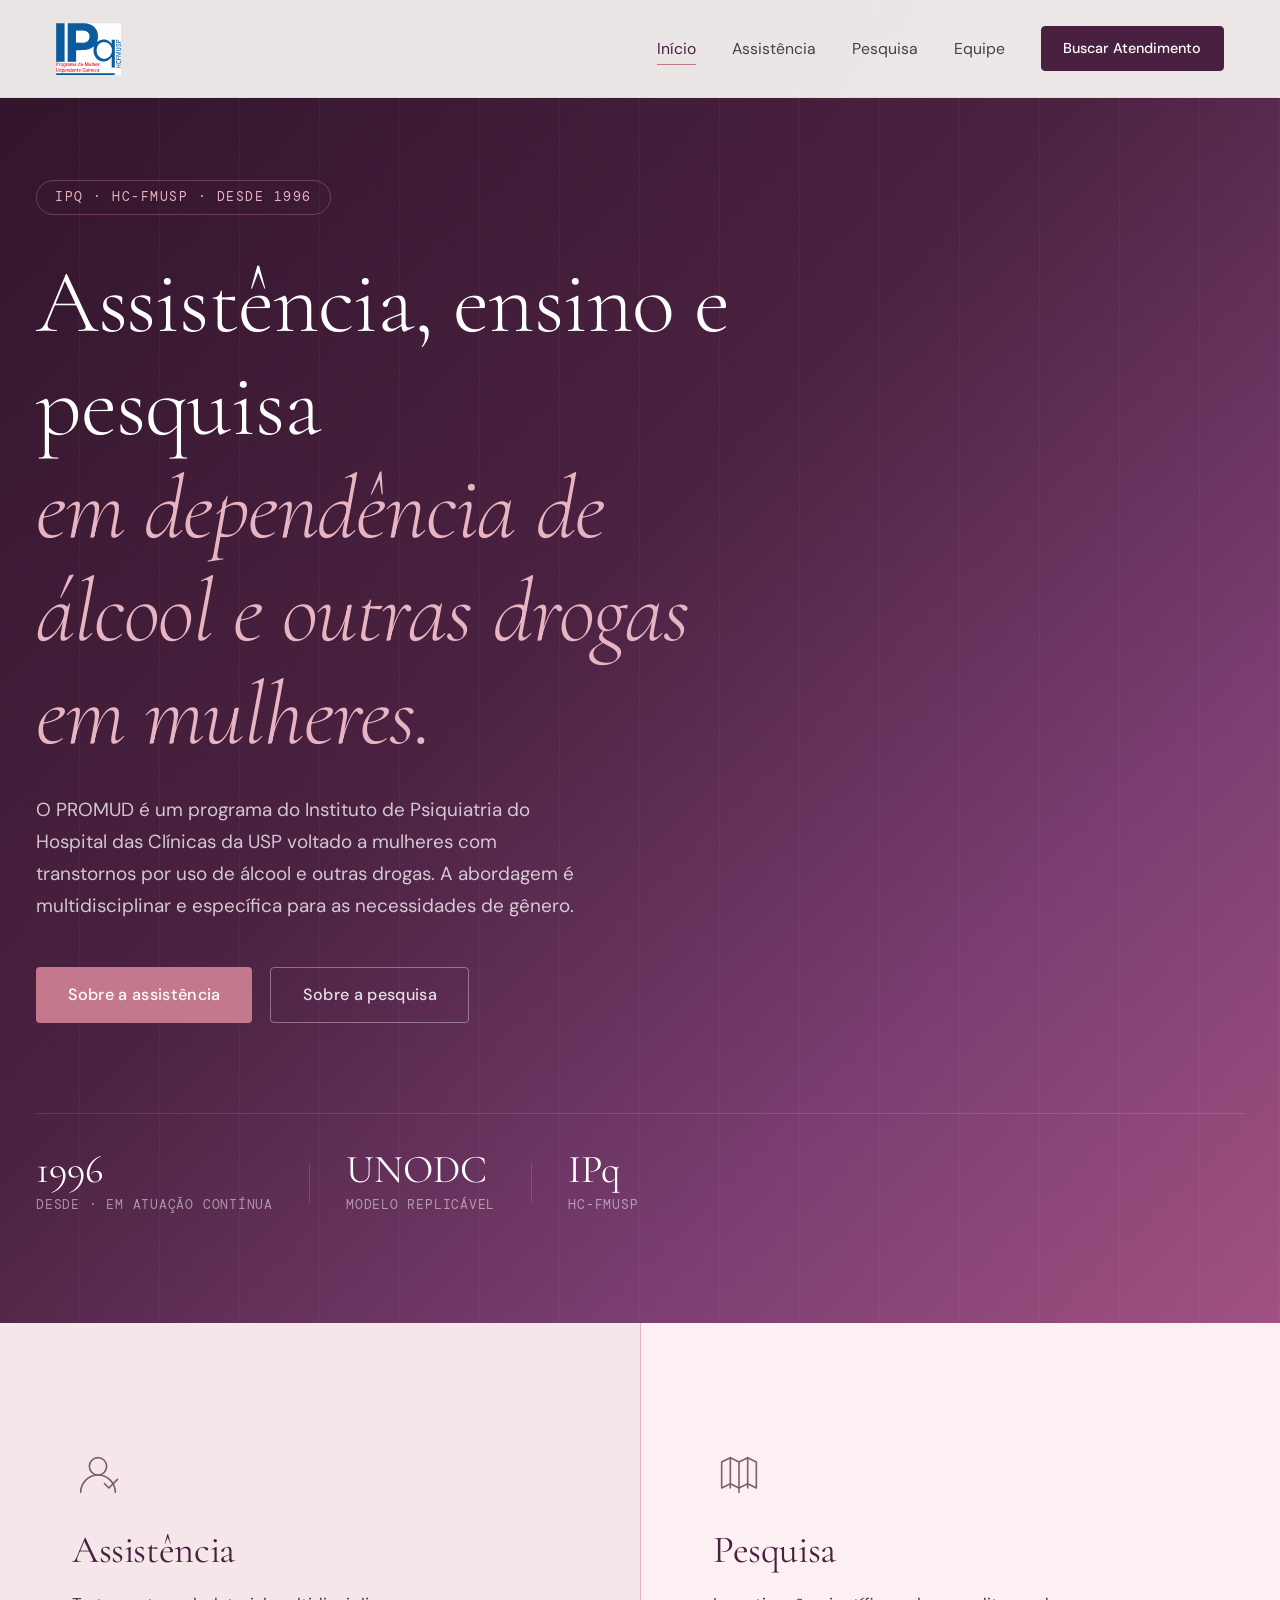
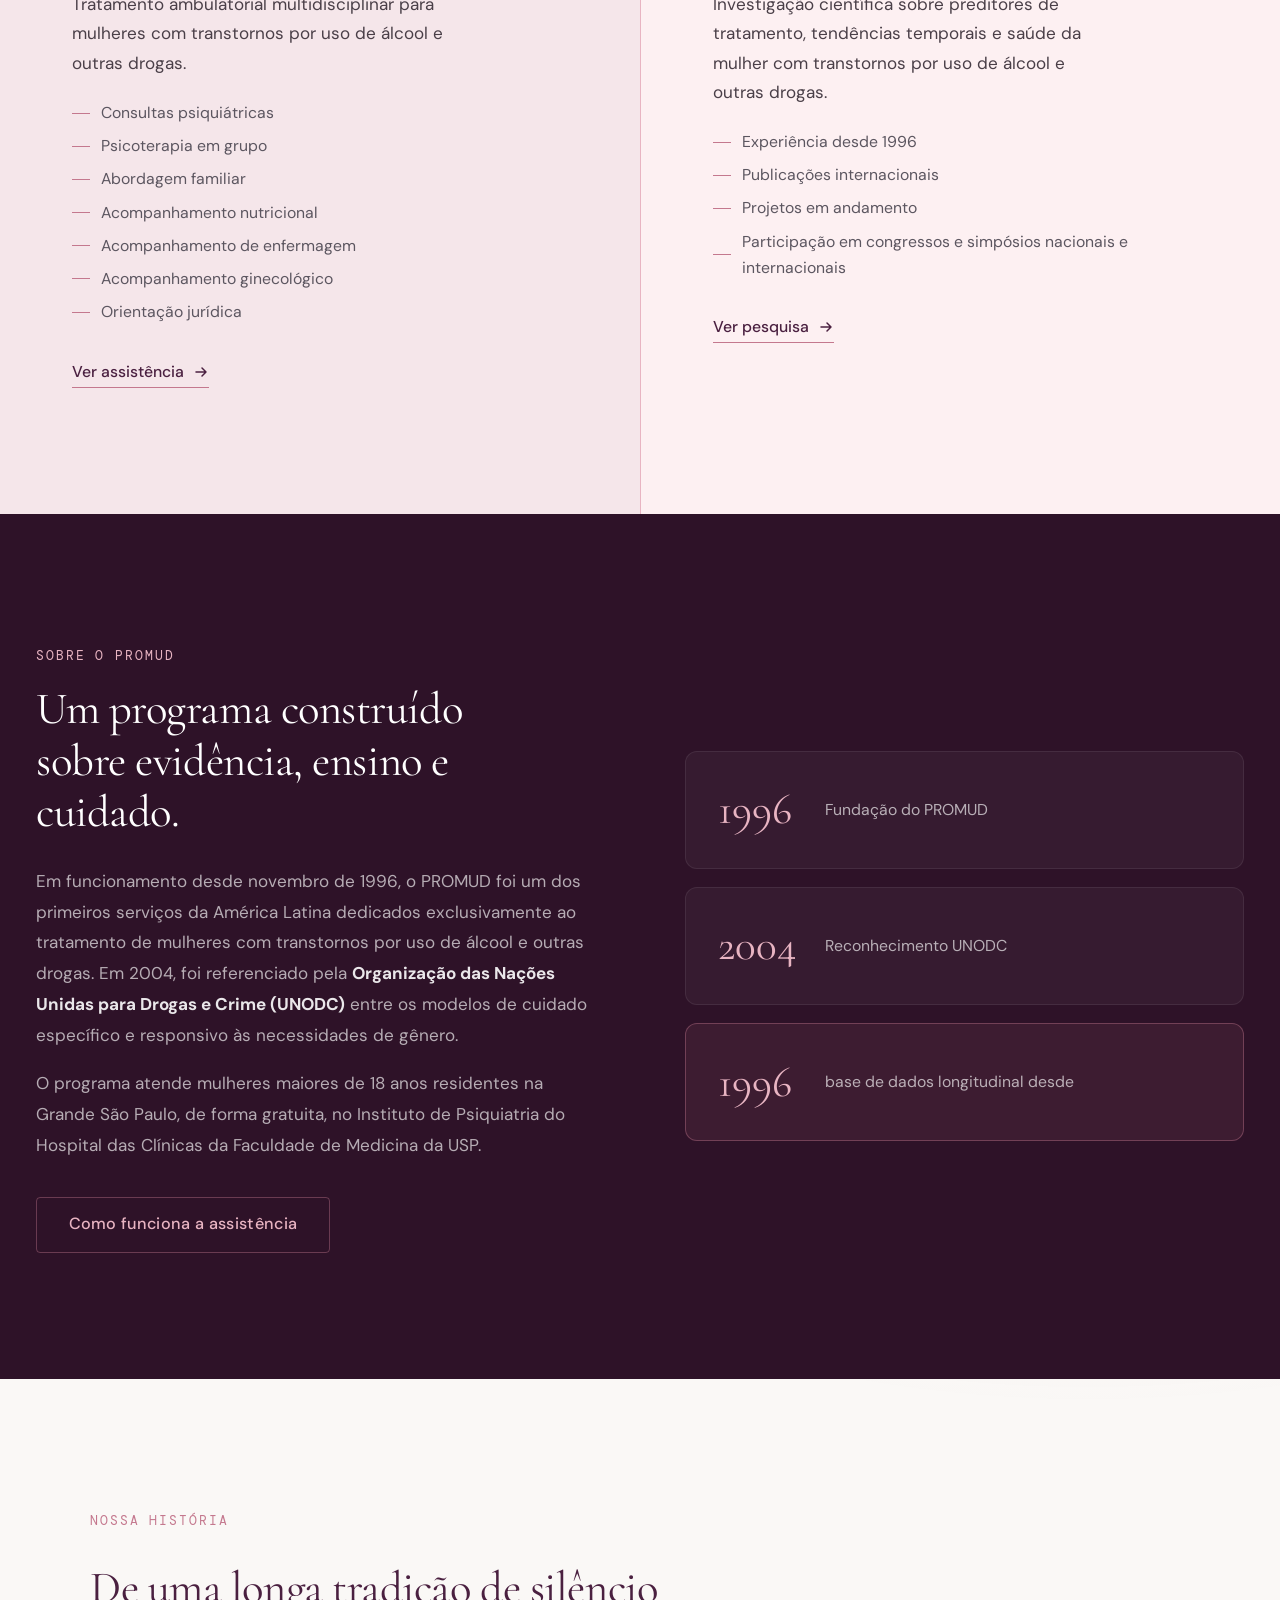
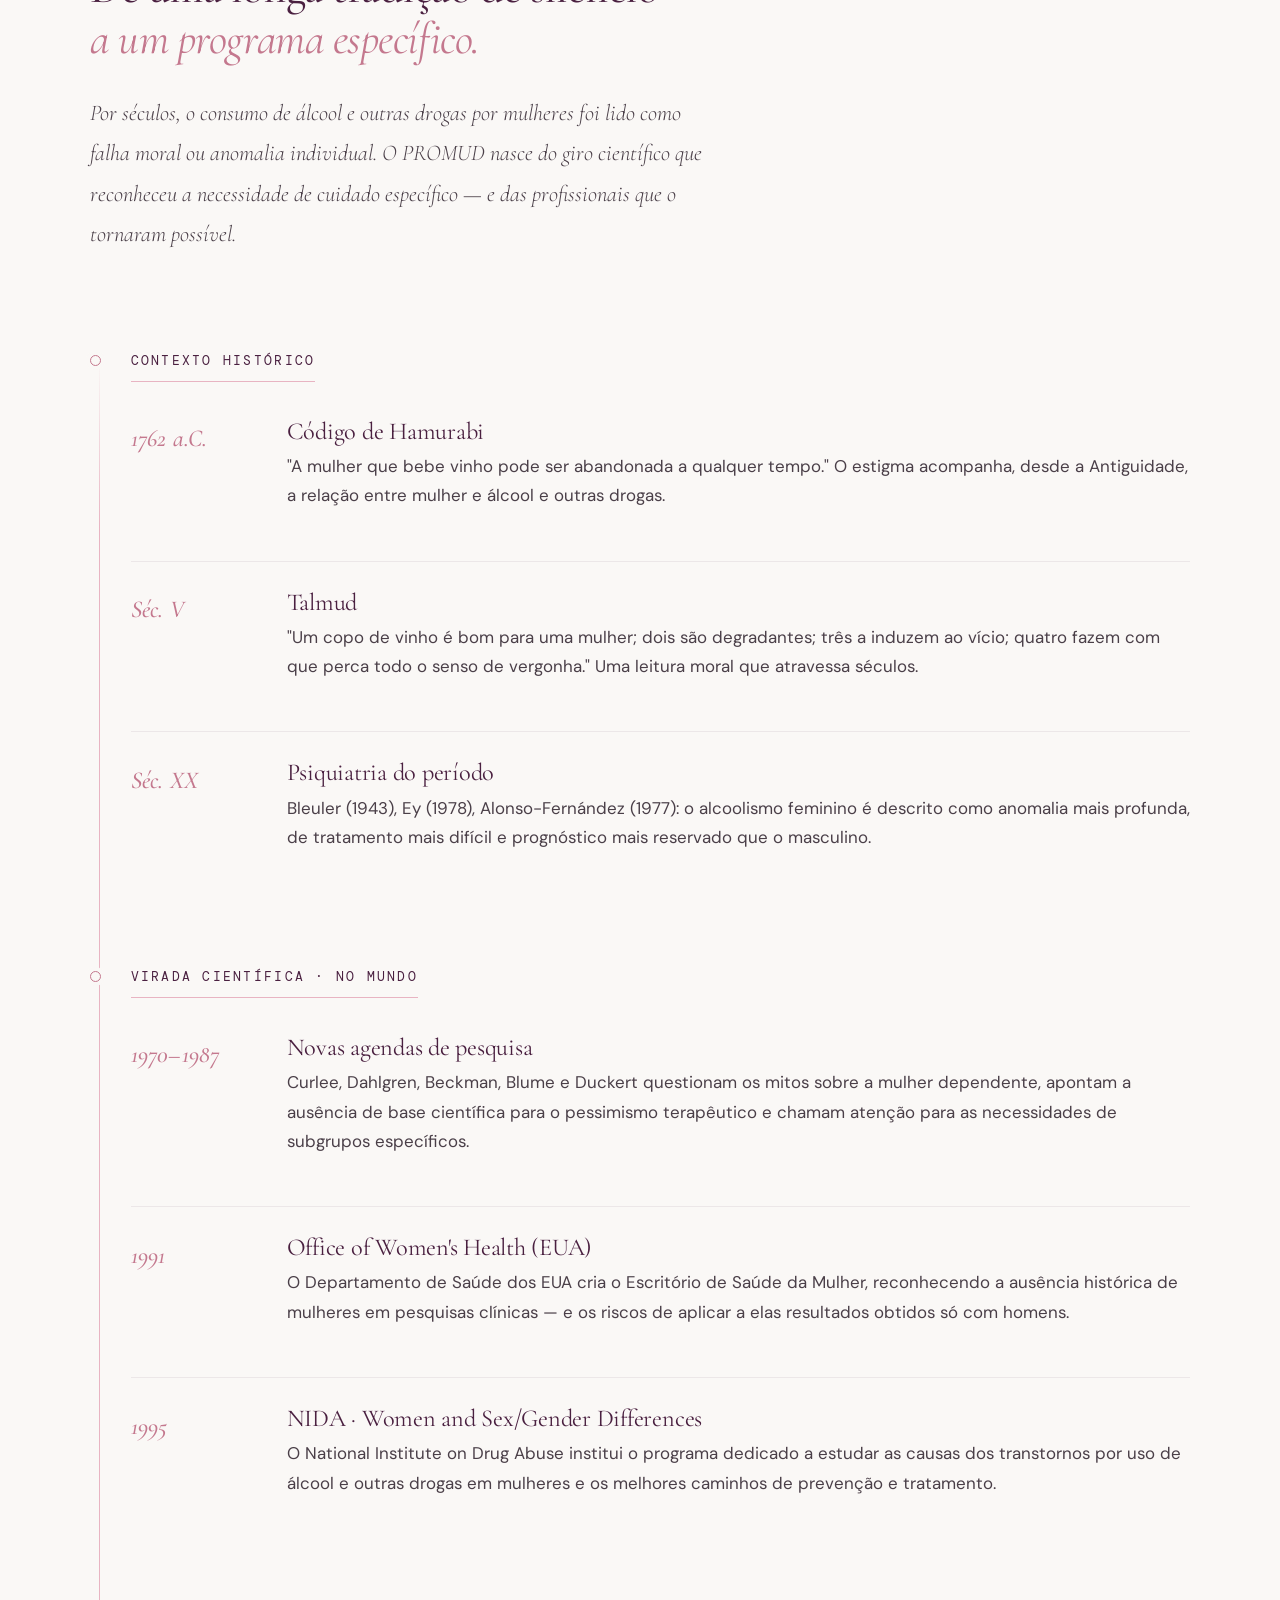
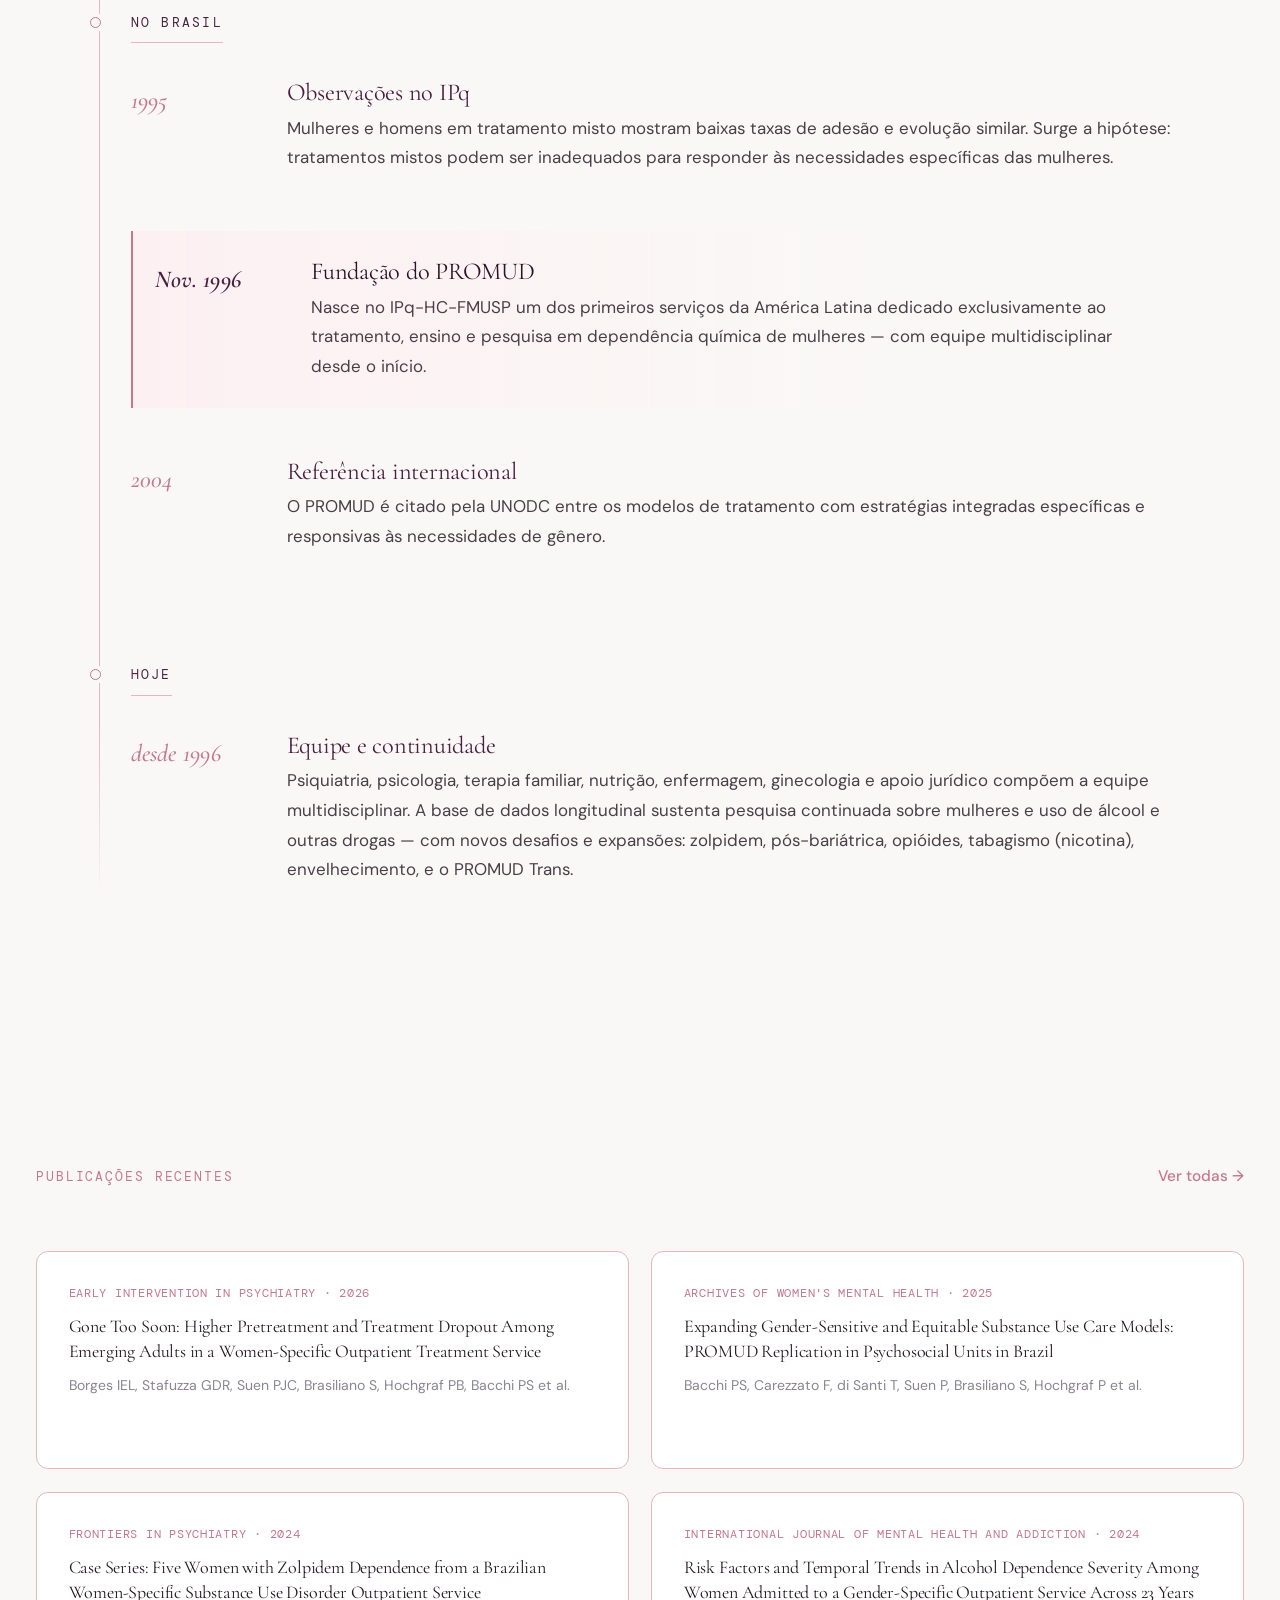
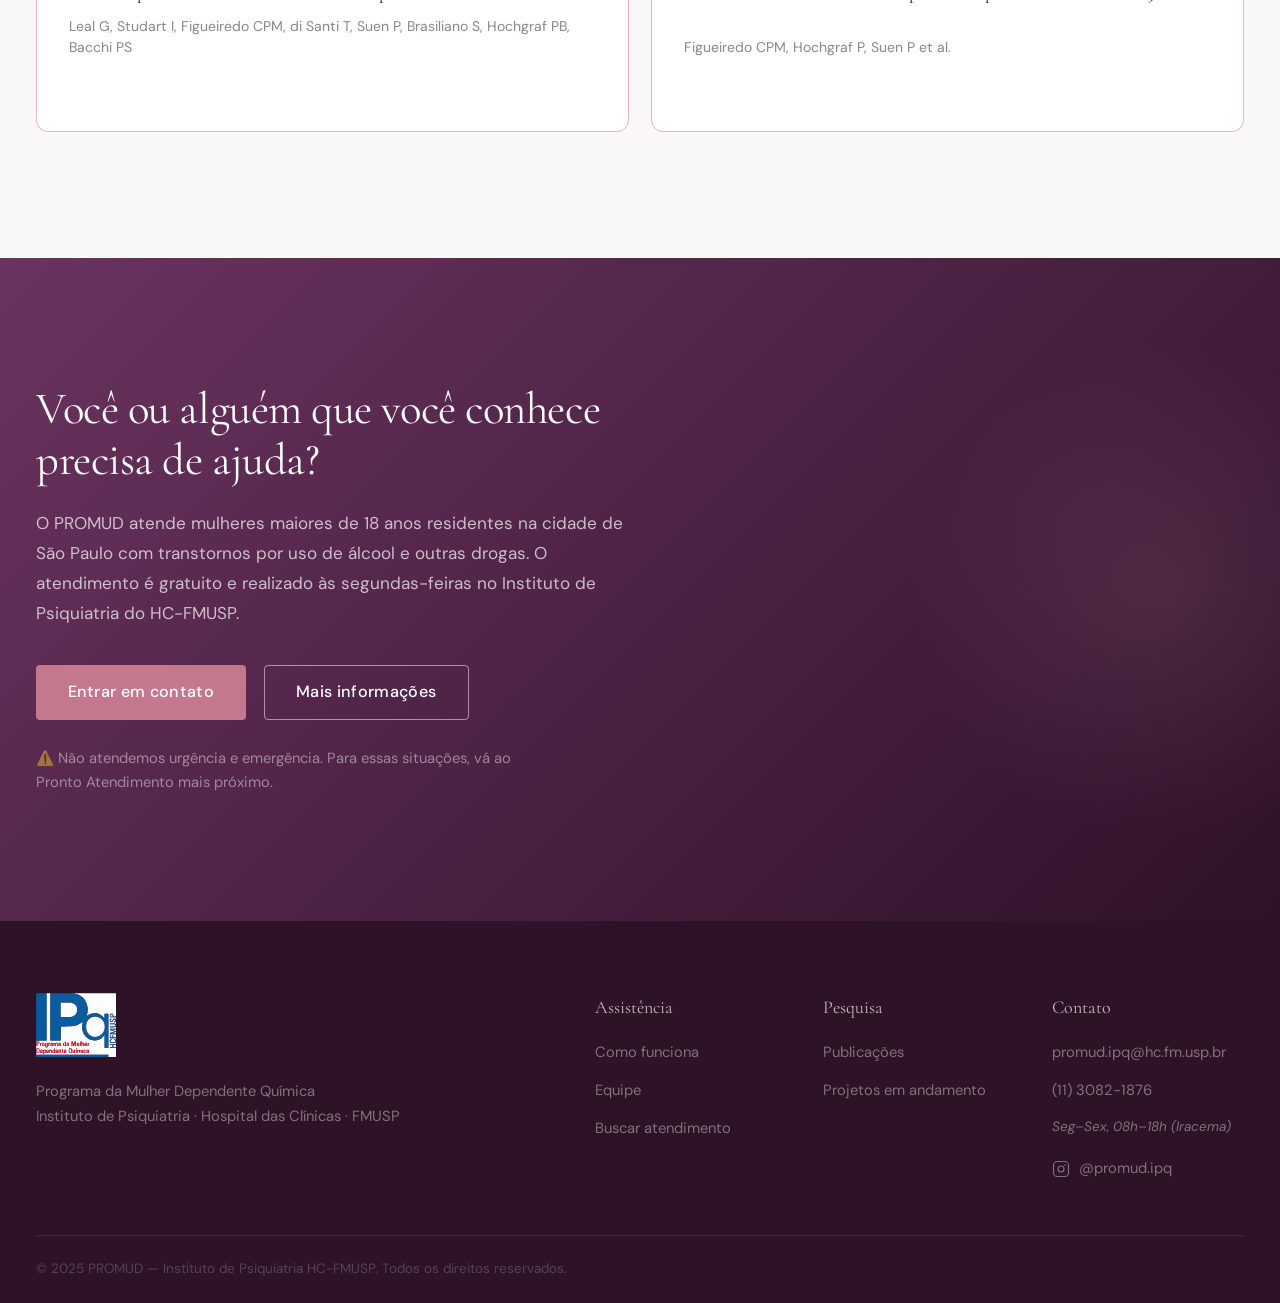
==== commit 90214d8c: "Add initial workspace configuration for Promud site" ====
--- a/index.html
+++ b/index.html
@@ -4,7 +4,7 @@
   <meta charset="UTF-8" />
   <meta name="viewport" content="width=device-width, initial-scale=1.0" />
   <title>PROMUD — Programa da Mulher Dependente Química</title>
-  <meta name="description" content="Ambulatório especializado no tratamento de mulheres com transtornos por uso de substâncias. Instituto de Psiquiatria HC-FMUSP." />
+  <meta name="description" content="Ambulatório especializado no tratamento de mulheres com transtornos por uso de álcool e outras drogas. Instituto de Psiquiatria HC-FMUSP." />
   <link rel="preconnect" href="https://fonts.googleapis.com" />
   <link rel="preconnect" href="https://fonts.gstatic.com" crossorigin />
   <link href="https://fonts.googleapis.com/css2?family=Cormorant+Garamond:ital,wght@0,300;0,400;0,500;0,600;1,300;1,400&family=DM+Sans:wght@300;400;500&family=DM+Mono:wght@400&display=swap" rel="stylesheet" />
@@ -49,10 +49,10 @@
       <div class="hero-badge fade-up">IPq · HC-FMUSP · desde 1996</div>
       <h1 class="hero-title fade-up delay-1">
         Assistência, ensino e pesquisa<br/>
-        <em>em saúde da mulher.</em>
+        <em>em dependência de álcool e outras drogas em mulheres.</em>
       </h1>
       <p class="hero-desc fade-up delay-2">
-        O PROMUD é um programa do Instituto de Psiquiatria do Hospital das Clínicas da USP voltado a mulheres com transtornos por uso de álcool e outras substâncias. A abordagem é multidisciplinar e específica para as necessidades de gênero.
+        O PROMUD é um programa do Instituto de Psiquiatria do Hospital das Clínicas da USP voltado a mulheres com transtornos por uso de álcool e outras drogas. A abordagem é multidisciplinar e específica para as necessidades de gênero.
       </p>
       <div class="hero-actions fade-up delay-3">
         <a href="assistencia.html" class="btn btn-primary">Sobre a assistência</a>
@@ -61,8 +61,8 @@
     </div>
     <div class="hero-stats fade-up delay-3">
       <div class="stat">
-        <span class="stat-n">28<sup>+</sup></span>
-        <span class="stat-l">anos de atuação</span>
+        <span class="stat-n">1996</span>
+        <span class="stat-l">desde · em atuação contínua</span>
       </div>
       <div class="stat-div"></div>
       <div class="stat">
@@ -89,12 +89,15 @@
       </div>
       <div class="pillar-body">
         <h2 class="pillar-title">Assistência</h2>
-        <p class="pillar-desc">Tratamento psiquiátrico, psicoterapia em grupo e acompanhamento nutricional para mulheres com transtornos por uso de substâncias.</p>
+        <p class="pillar-desc">Tratamento ambulatorial multidisciplinar para mulheres com transtornos por uso de álcool e outras drogas.</p>
         <ul class="pillar-list">
           <li>Consultas psiquiátricas</li>
           <li>Psicoterapia em grupo</li>
+          <li>Abordagem familiar</li>
           <li>Acompanhamento nutricional</li>
-          <li>Suporte multidisciplinar</li>
+          <li>Acompanhamento de enfermagem</li>
+          <li>Acompanhamento ginecológico</li>
+          <li>Orientação jurídica</li>
         </ul>
         <span class="pillar-link">Ver assistência <svg width="16" height="16" viewBox="0 0 16 16" fill="none"><path d="M3 8h10M9 4l4 4-4 4" stroke="currentColor" stroke-width="1.5" stroke-linecap="round" stroke-linejoin="round"/></svg></span>
       </div>
@@ -109,12 +112,12 @@
       </div>
       <div class="pillar-body">
         <h2 class="pillar-title">Pesquisa</h2>
-        <p class="pillar-desc">Investigação científica sobre preditores de tratamento, tendências temporais e saúde da mulher com transtornos por uso de substâncias.</p>
+        <p class="pillar-desc">Investigação científica sobre preditores de tratamento, tendências temporais e saúde da mulher com transtornos por uso de álcool e outras drogas.</p>
         <ul class="pillar-list">
-          <li>Coorte longitudinal de 28 anos</li>
+          <li>Experiência desde 1996</li>
           <li>Publicações internacionais</li>
           <li>Projetos em andamento</li>
-          <li>Dados DATASUS e REDCap</li>
+          <li>Participação em congressos e simpósios nacionais e internacionais</li>
         </ul>
         <span class="pillar-link">Ver pesquisa <svg width="16" height="16" viewBox="0 0 16 16" fill="none"><path d="M3 8h10M9 4l4 4-4 4" stroke="currentColor" stroke-width="1.5" stroke-linecap="round" stroke-linejoin="round"/></svg></span>
       </div>
@@ -127,7 +130,7 @@
       <div class="about-text">
         <span class="section-label">Sobre o PROMUD</span>
         <h2 class="about-title">Um programa construído sobre evidência, ensino e cuidado.</h2>
-        <p>Em funcionamento desde novembro de 1996, o PROMUD foi um dos primeiros serviços da América Latina dedicados exclusivamente ao tratamento de mulheres com transtornos por uso de substâncias. Em 2004, foi referenciado pela <strong>Organização das Nações Unidas para Drogas e Crime (UNODC)</strong> entre os modelos de cuidado específico e responsivo às necessidades de gênero.</p>
+        <p>Em funcionamento desde novembro de 1996, o PROMUD foi um dos primeiros serviços da América Latina dedicados exclusivamente ao tratamento de mulheres com transtornos por uso de álcool e outras drogas. Em 2004, foi referenciado pela <strong>Organização das Nações Unidas para Drogas e Crime (UNODC)</strong> entre os modelos de cuidado específico e responsivo às necessidades de gênero.</p>
         <p>O programa atende mulheres maiores de 18 anos residentes na Grande São Paulo, de forma gratuita, no Instituto de Psiquiatria do Hospital das Clínicas da Faculdade de Medicina da USP.</p>
         <a href="assistencia.html" class="btn btn-outline">Como funciona a assistência</a>
       </div>
@@ -141,8 +144,8 @@
           <div class="about-card-line">Reconhecimento UNODC</div>
         </div>
         <div class="about-card highlight">
-          <div class="about-card-year">28<sup>+</sup></div>
-          <div class="about-card-line">anos de base de dados longitudinal</div>
+          <div class="about-card-year">1996</div>
+          <div class="about-card-line">base de dados longitudinal desde</div>
         </div>
       </div>
     </div>
@@ -154,7 +157,7 @@
       <div class="history-head">
         <span class="section-label">Nossa história</span>
         <h2 class="history-title">De uma longa tradição de silêncio<br/><em>a um programa específico.</em></h2>
-        <p class="history-lede">Por séculos, o consumo de substâncias por mulheres foi lido como falha moral ou anomalia individual. O PROMUD nasce do giro científico que reconheceu a necessidade de cuidado específico — e das profissionais que o tornaram possível.</p>
+        <p class="history-lede">Por séculos, o consumo de álcool e outras drogas por mulheres foi lido como falha moral ou anomalia individual. O PROMUD nasce do giro científico que reconheceu a necessidade de cuidado específico — e das profissionais que o tornaram possível.</p>
       </div>
 
       <ol class="history-timeline">
@@ -166,7 +169,7 @@
               <span class="history-year">1762 a.C.</span>
               <div class="history-body">
                 <h3>Código de Hamurabi</h3>
-                <p>"A mulher que bebe vinho pode ser abandonada a qualquer tempo." O estigma acompanha, desde a Antiguidade, a relação entre mulher e substância psicoativa.</p>
+                <p>"A mulher que bebe vinho pode ser abandonada a qualquer tempo." O estigma acompanha, desde a Antiguidade, a relação entre mulher e álcool e outras drogas.</p>
               </div>
             </article>
             <article class="history-item">
@@ -207,7 +210,7 @@
               <span class="history-year">1995</span>
               <div class="history-body">
                 <h3>NIDA · Women and Sex/Gender Differences</h3>
-                <p>O National Institute on Drug Abuse institui o programa dedicado a estudar as causas dos transtornos por uso de substâncias em mulheres e os melhores caminhos de prevenção e tratamento.</p>
+                <p>O National Institute on Drug Abuse institui o programa dedicado a estudar as causas dos transtornos por uso de álcool e outras drogas em mulheres e os melhores caminhos de prevenção e tratamento.</p>
               </div>
             </article>
           </div>
@@ -244,10 +247,10 @@
           <span class="history-era-label">Hoje</span>
           <div class="history-items">
             <article class="history-item">
-              <span class="history-year">28+ anos</span>
+              <span class="history-year">desde 1996</span>
               <div class="history-body">
                 <h3>Equipe e continuidade</h3>
-                <p>Psiquiatria, psicologia, terapia familiar, nutrição, enfermagem e apoio jurídico compõem a equipe multidisciplinar. A base de dados longitudinal sustenta pesquisa continuada sobre mulheres e substâncias psicoativas — com novos desafios: zolpidem, pós-bariátrica, opióides, nicotina, envelhecimento, mulheres trans.</p>
+                <p>Psiquiatria, psicologia, terapia familiar, nutrição, enfermagem, ginecologia e apoio jurídico compõem a equipe multidisciplinar. A base de dados longitudinal sustenta pesquisa continuada sobre mulheres e uso de álcool e outras drogas — com novos desafios e expansões: zolpidem, pós-bariátrica, opióides, tabagismo (nicotina), envelhecimento, e o PROMUD Trans.</p>
               </div>
             </article>
           </div>
--- a/style.css
+++ b/style.css
@@ -38,10 +38,13 @@
 
 /* ---- RESET & BASE ---- */
 *, *::before, *::after { box-sizing: border-box; margin: 0; padding: 0; }
-html { scroll-behavior: smooth; }
+html {
+  scroll-behavior: smooth;
+  font-size: 18px;
+}
 body {
   font-family: 'DM Sans', sans-serif;
-  font-size: 16px;
+  font-size: 1rem;
   line-height: 1.65;
   color: var(--text);
   background: var(--warm-white);
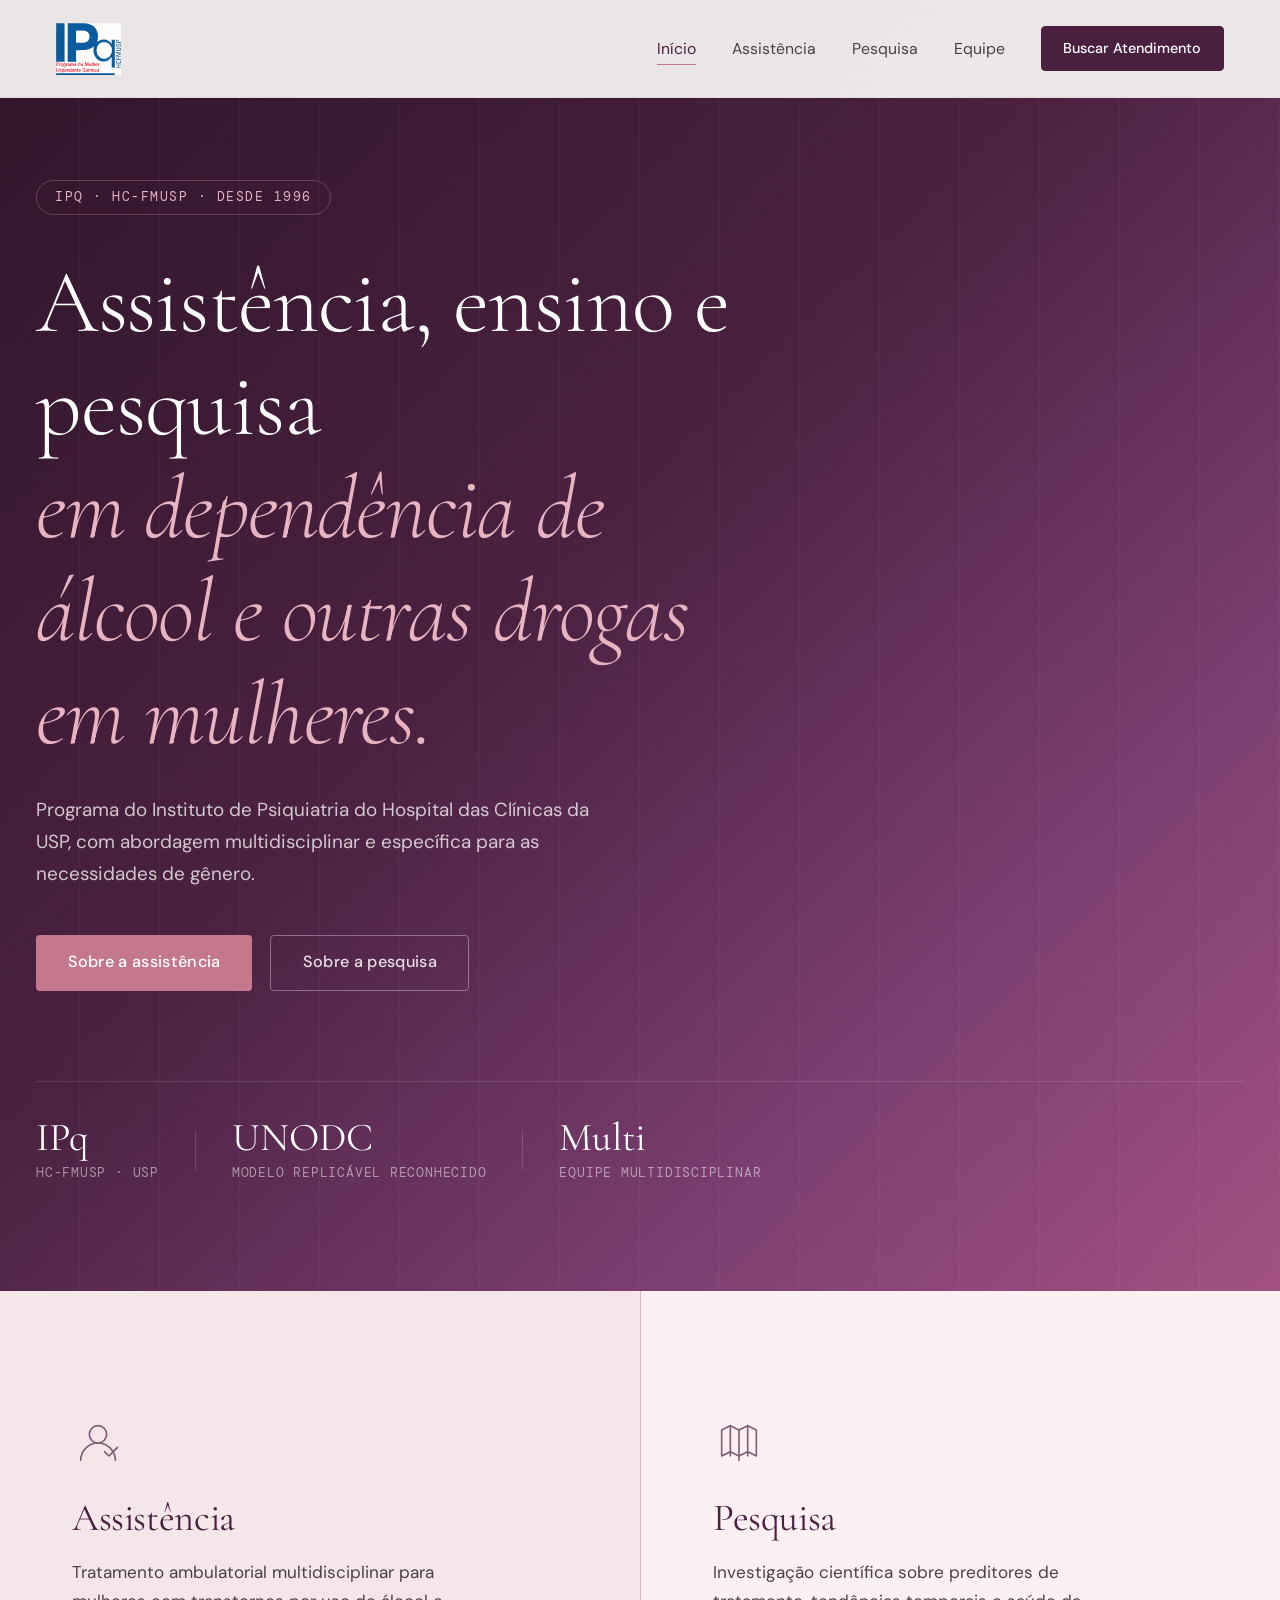
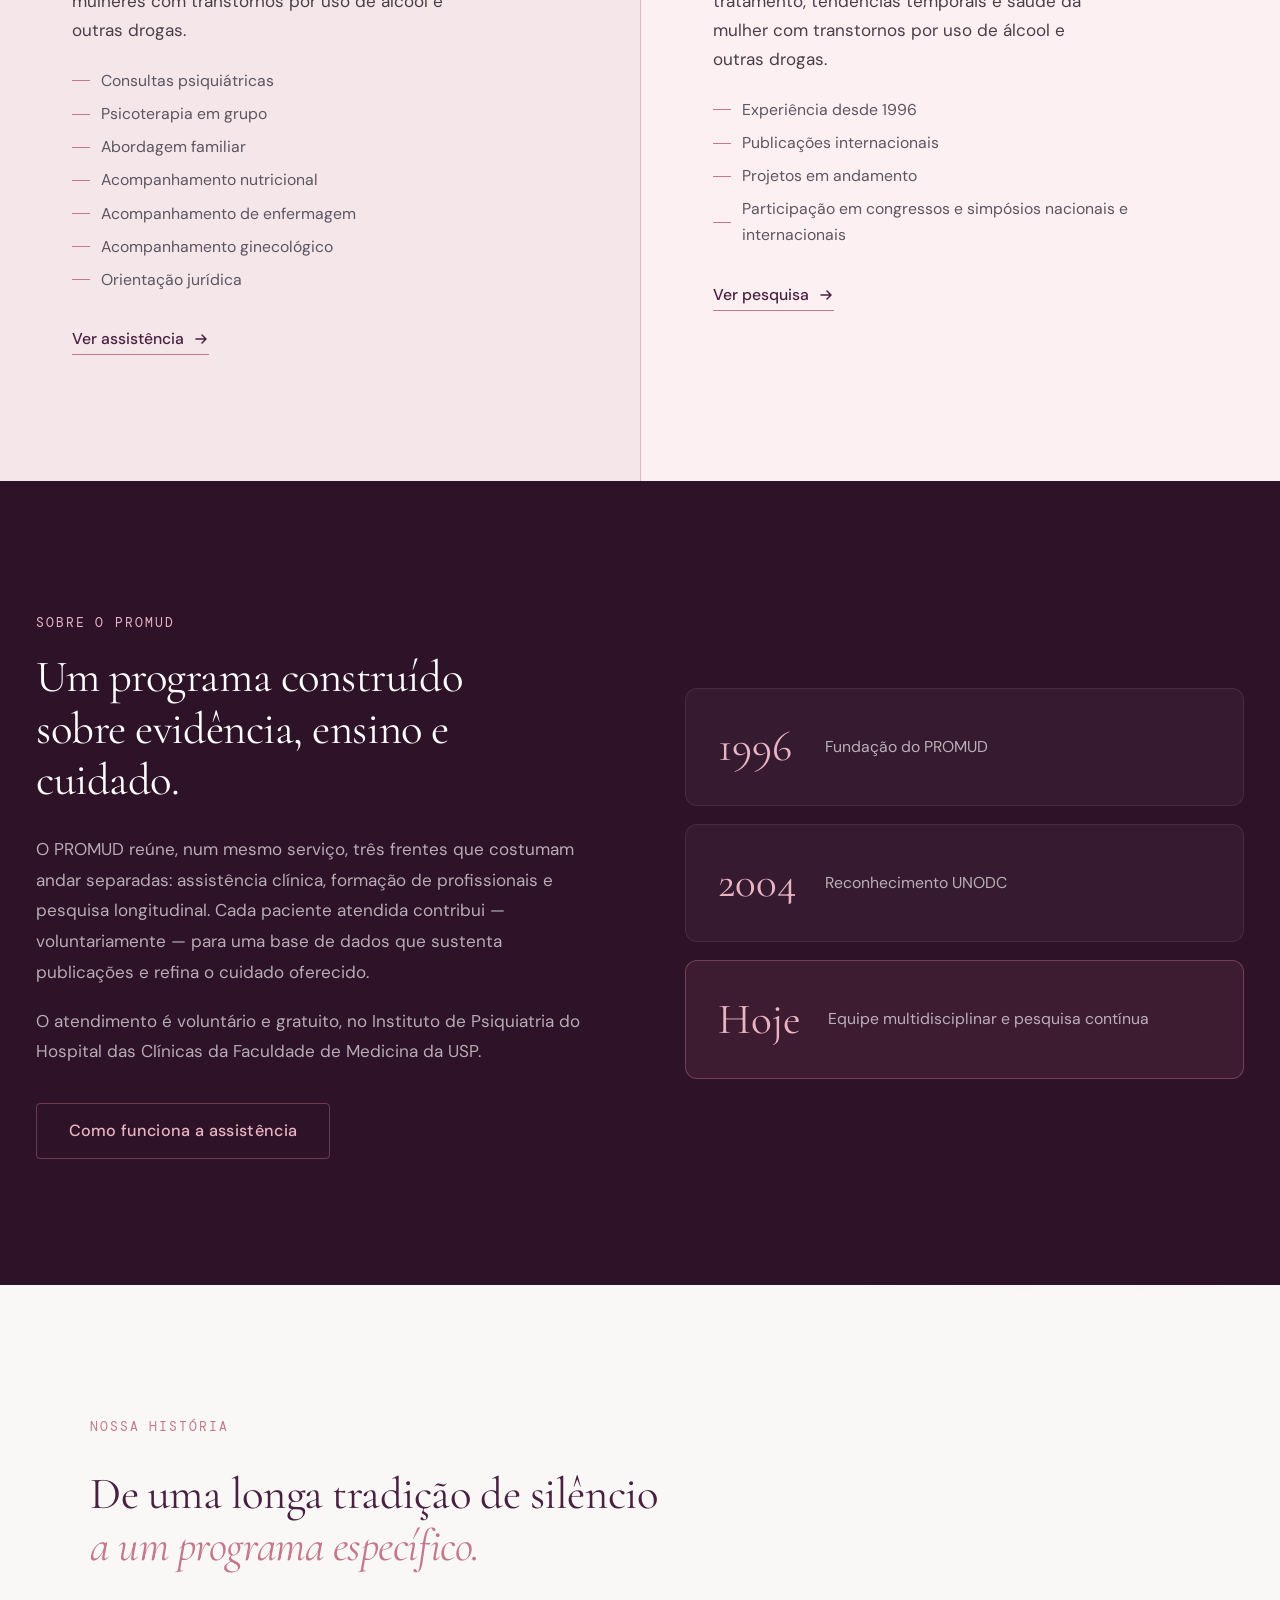
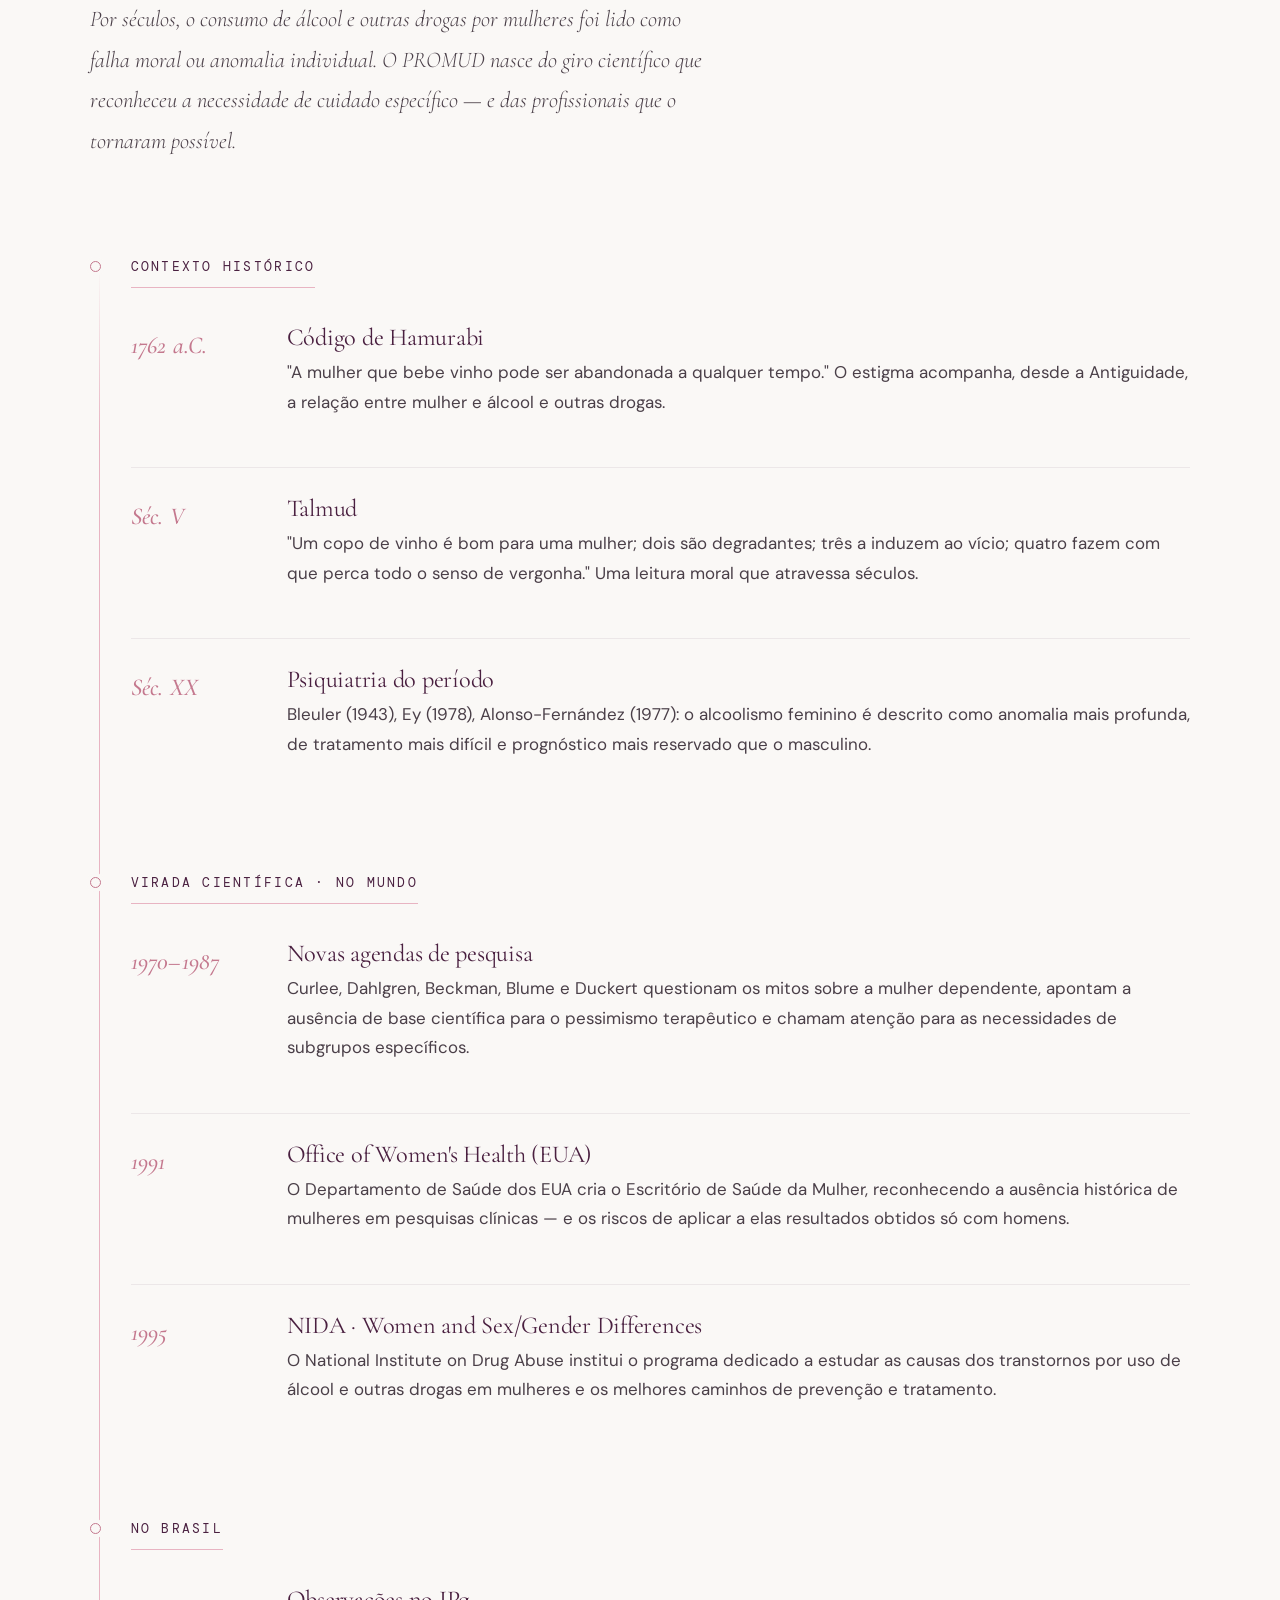
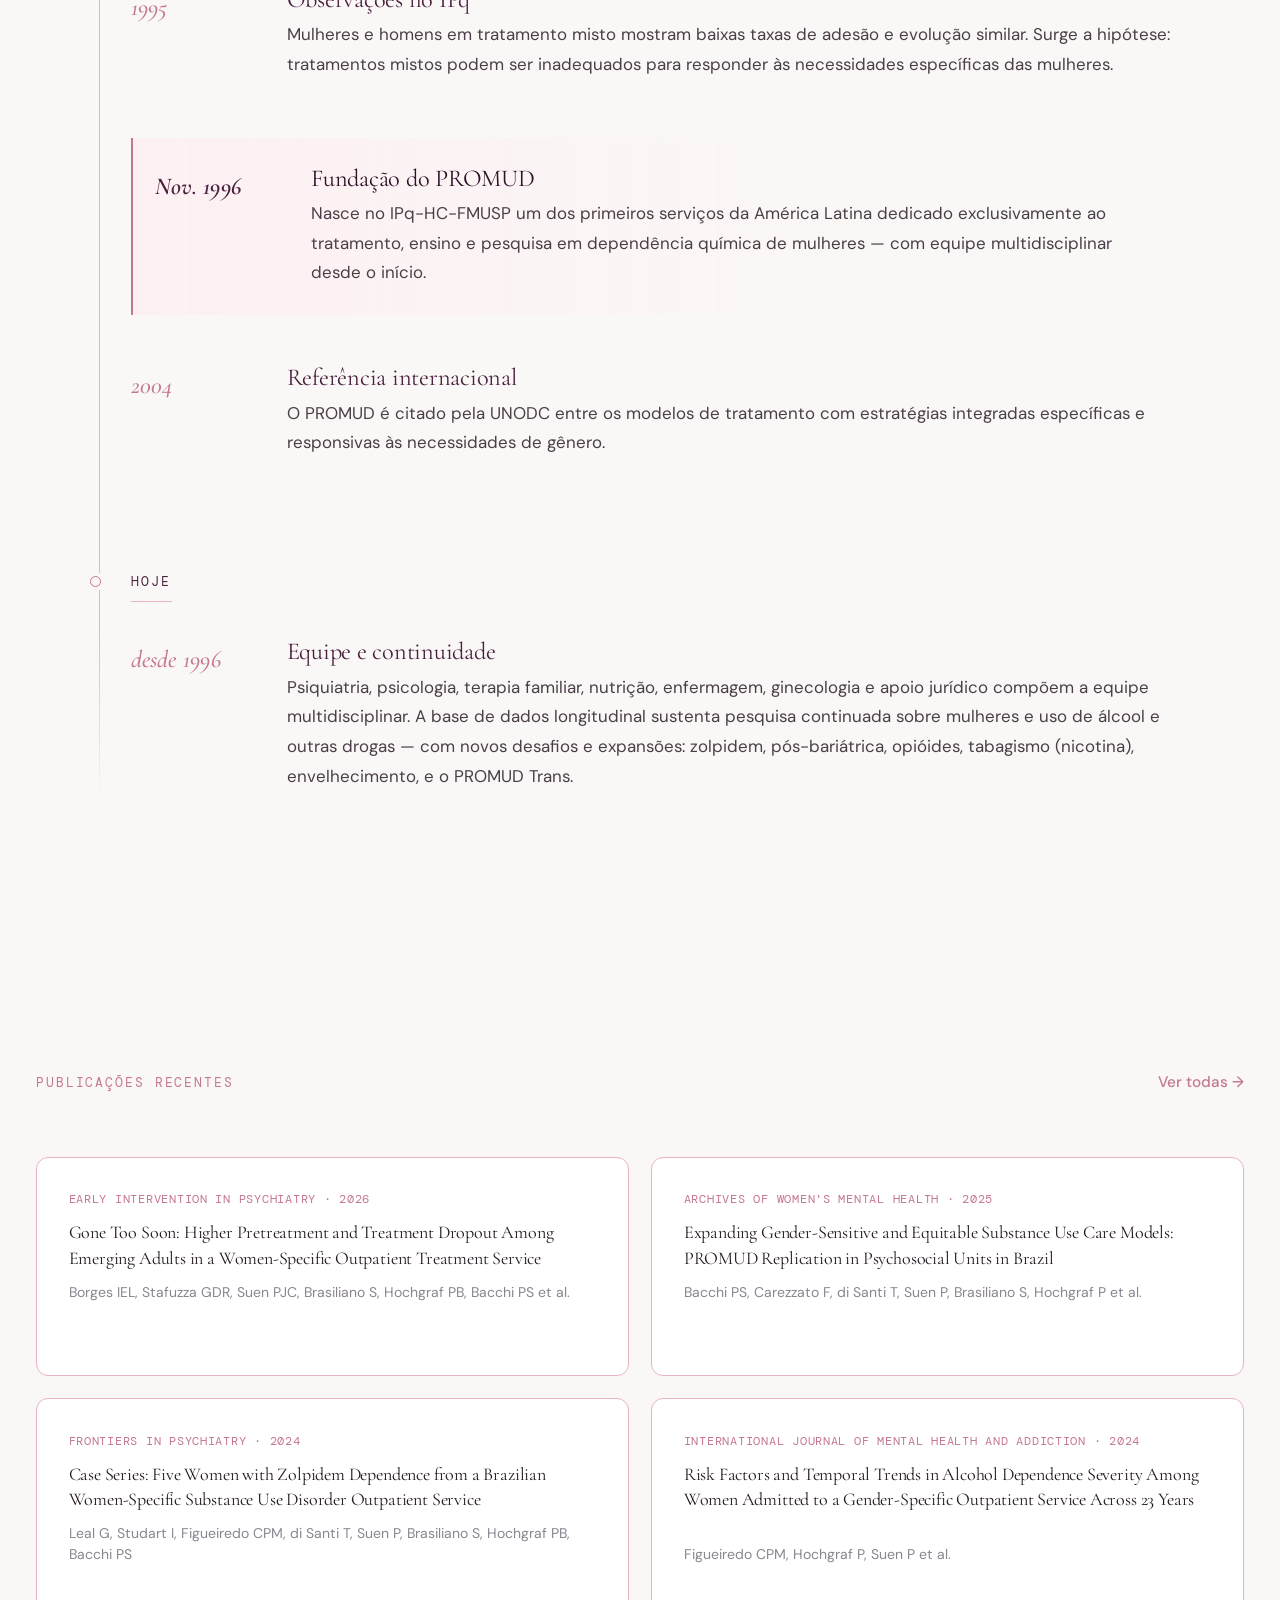
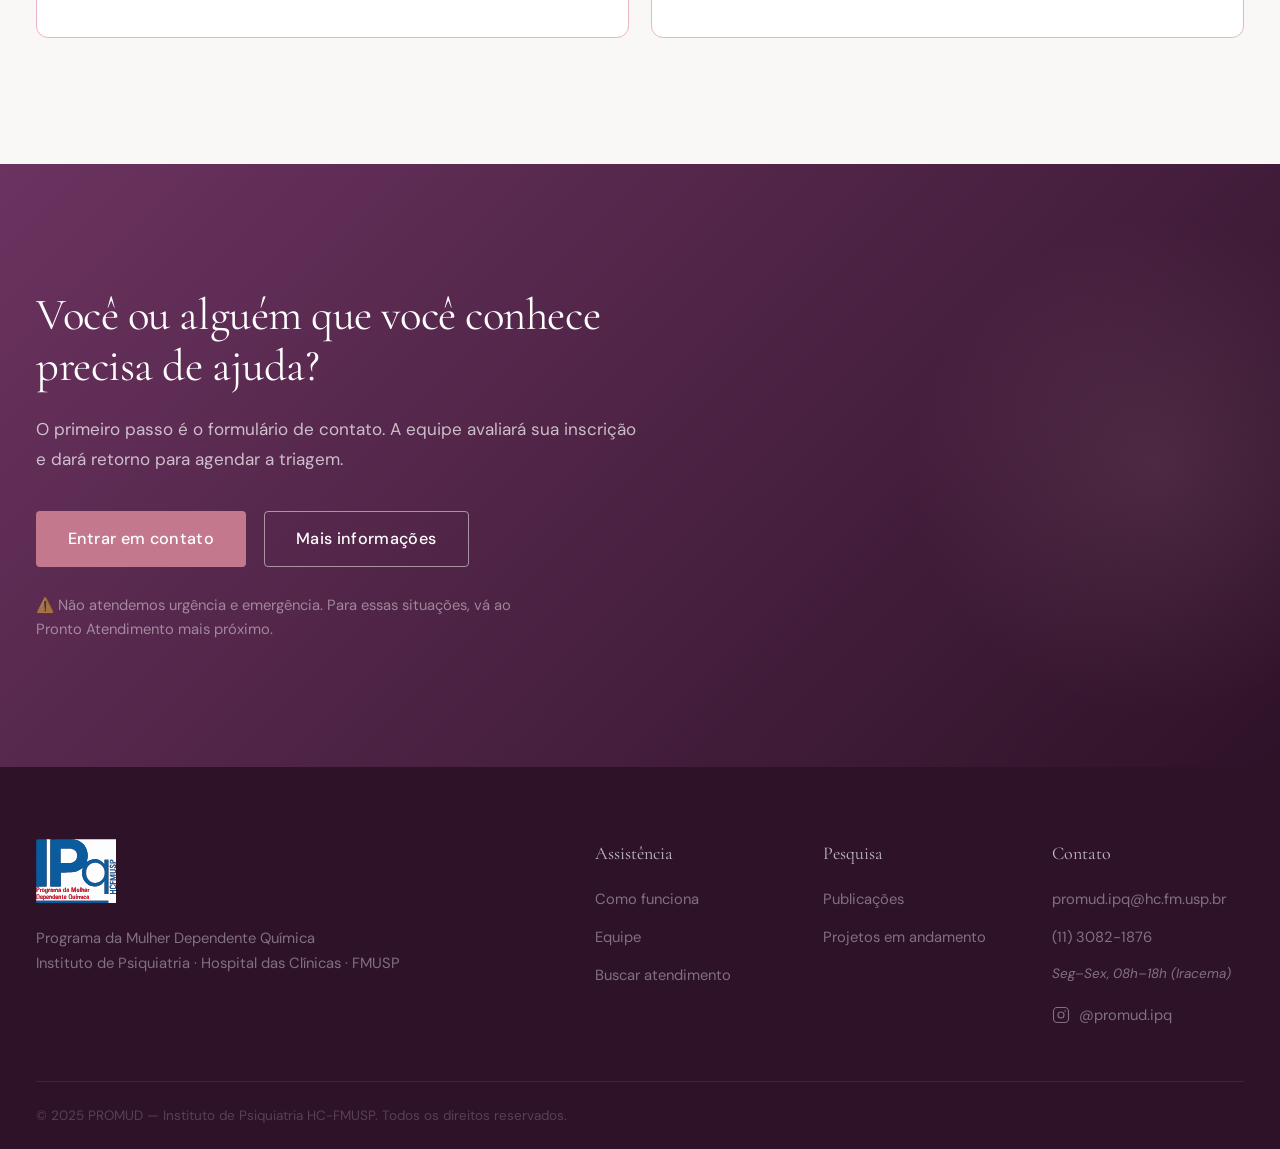
==== commit 9687db6b: "Revise content for clarity and specificity across multiple pages; update descriptions and project de" ====
--- a/index.html
+++ b/index.html
@@ -52,7 +52,7 @@
         <em>em dependência de álcool e outras drogas em mulheres.</em>
       </h1>
       <p class="hero-desc fade-up delay-2">
-        O PROMUD é um programa do Instituto de Psiquiatria do Hospital das Clínicas da USP voltado a mulheres com transtornos por uso de álcool e outras drogas. A abordagem é multidisciplinar e específica para as necessidades de gênero.
+        Programa do Instituto de Psiquiatria do Hospital das Clínicas da USP, com abordagem multidisciplinar e específica para as necessidades de gênero.
       </p>
       <div class="hero-actions fade-up delay-3">
         <a href="assistencia.html" class="btn btn-primary">Sobre a assistência</a>
@@ -61,18 +61,18 @@
     </div>
     <div class="hero-stats fade-up delay-3">
       <div class="stat">
-        <span class="stat-n">1996</span>
-        <span class="stat-l">desde · em atuação contínua</span>
+        <span class="stat-n">IPq</span>
+        <span class="stat-l">HC-FMUSP · USP</span>
       </div>
       <div class="stat-div"></div>
       <div class="stat">
         <span class="stat-n">UNODC</span>
-        <span class="stat-l">modelo replicável</span>
+        <span class="stat-l">modelo replicável reconhecido</span>
       </div>
       <div class="stat-div"></div>
       <div class="stat">
-        <span class="stat-n">IPq</span>
-        <span class="stat-l">HC-FMUSP</span>
+        <span class="stat-n">Multi</span>
+        <span class="stat-l">equipe multidisciplinar</span>
       </div>
     </div>
   </section>
@@ -130,8 +130,8 @@
       <div class="about-text">
         <span class="section-label">Sobre o PROMUD</span>
         <h2 class="about-title">Um programa construído sobre evidência, ensino e cuidado.</h2>
-        <p>Em funcionamento desde novembro de 1996, o PROMUD foi um dos primeiros serviços da América Latina dedicados exclusivamente ao tratamento de mulheres com transtornos por uso de álcool e outras drogas. Em 2004, foi referenciado pela <strong>Organização das Nações Unidas para Drogas e Crime (UNODC)</strong> entre os modelos de cuidado específico e responsivo às necessidades de gênero.</p>
-        <p>O programa atende mulheres maiores de 18 anos residentes na Grande São Paulo, de forma gratuita, no Instituto de Psiquiatria do Hospital das Clínicas da Faculdade de Medicina da USP.</p>
+        <p>O PROMUD reúne, num mesmo serviço, três frentes que costumam andar separadas: assistência clínica, formação de profissionais e pesquisa longitudinal. Cada paciente atendida contribui — voluntariamente — para uma base de dados que sustenta publicações e refina o cuidado oferecido.</p>
+        <p>O atendimento é voluntário e gratuito, no Instituto de Psiquiatria do Hospital das Clínicas da Faculdade de Medicina da USP.</p>
         <a href="assistencia.html" class="btn btn-outline">Como funciona a assistência</a>
       </div>
       <div class="about-visual">
@@ -144,8 +144,8 @@
           <div class="about-card-line">Reconhecimento UNODC</div>
         </div>
         <div class="about-card highlight">
-          <div class="about-card-year">1996</div>
-          <div class="about-card-line">base de dados longitudinal desde</div>
+          <div class="about-card-year">Hoje</div>
+          <div class="about-card-line">Equipe multidisciplinar e pesquisa contínua</div>
         </div>
       </div>
     </div>
@@ -306,7 +306,7 @@
     <div class="cta-inner">
       <div class="cta-text">
         <h2 class="cta-title">Você ou alguém que você conhece precisa de ajuda?</h2>
-        <p class="cta-desc">O PROMUD atende mulheres maiores de 18 anos residentes na cidade de São Paulo com transtornos por uso de álcool e outras drogas. O atendimento é gratuito e realizado às segundas-feiras no Instituto de Psiquiatria do HC-FMUSP.</p>
+        <p class="cta-desc">O primeiro passo é o formulário de contato. A equipe avaliará sua inscrição e dará retorno para agendar a triagem.</p>
         <div class="cta-actions">
           <a href="https://forms.gle/j1ZZpUedTJnzudqb7" target="_blank" class="btn btn-primary">Entrar em contato</a>
           <a href="assistencia.html#contato" class="btn btn-ghost-light">Mais informações</a>
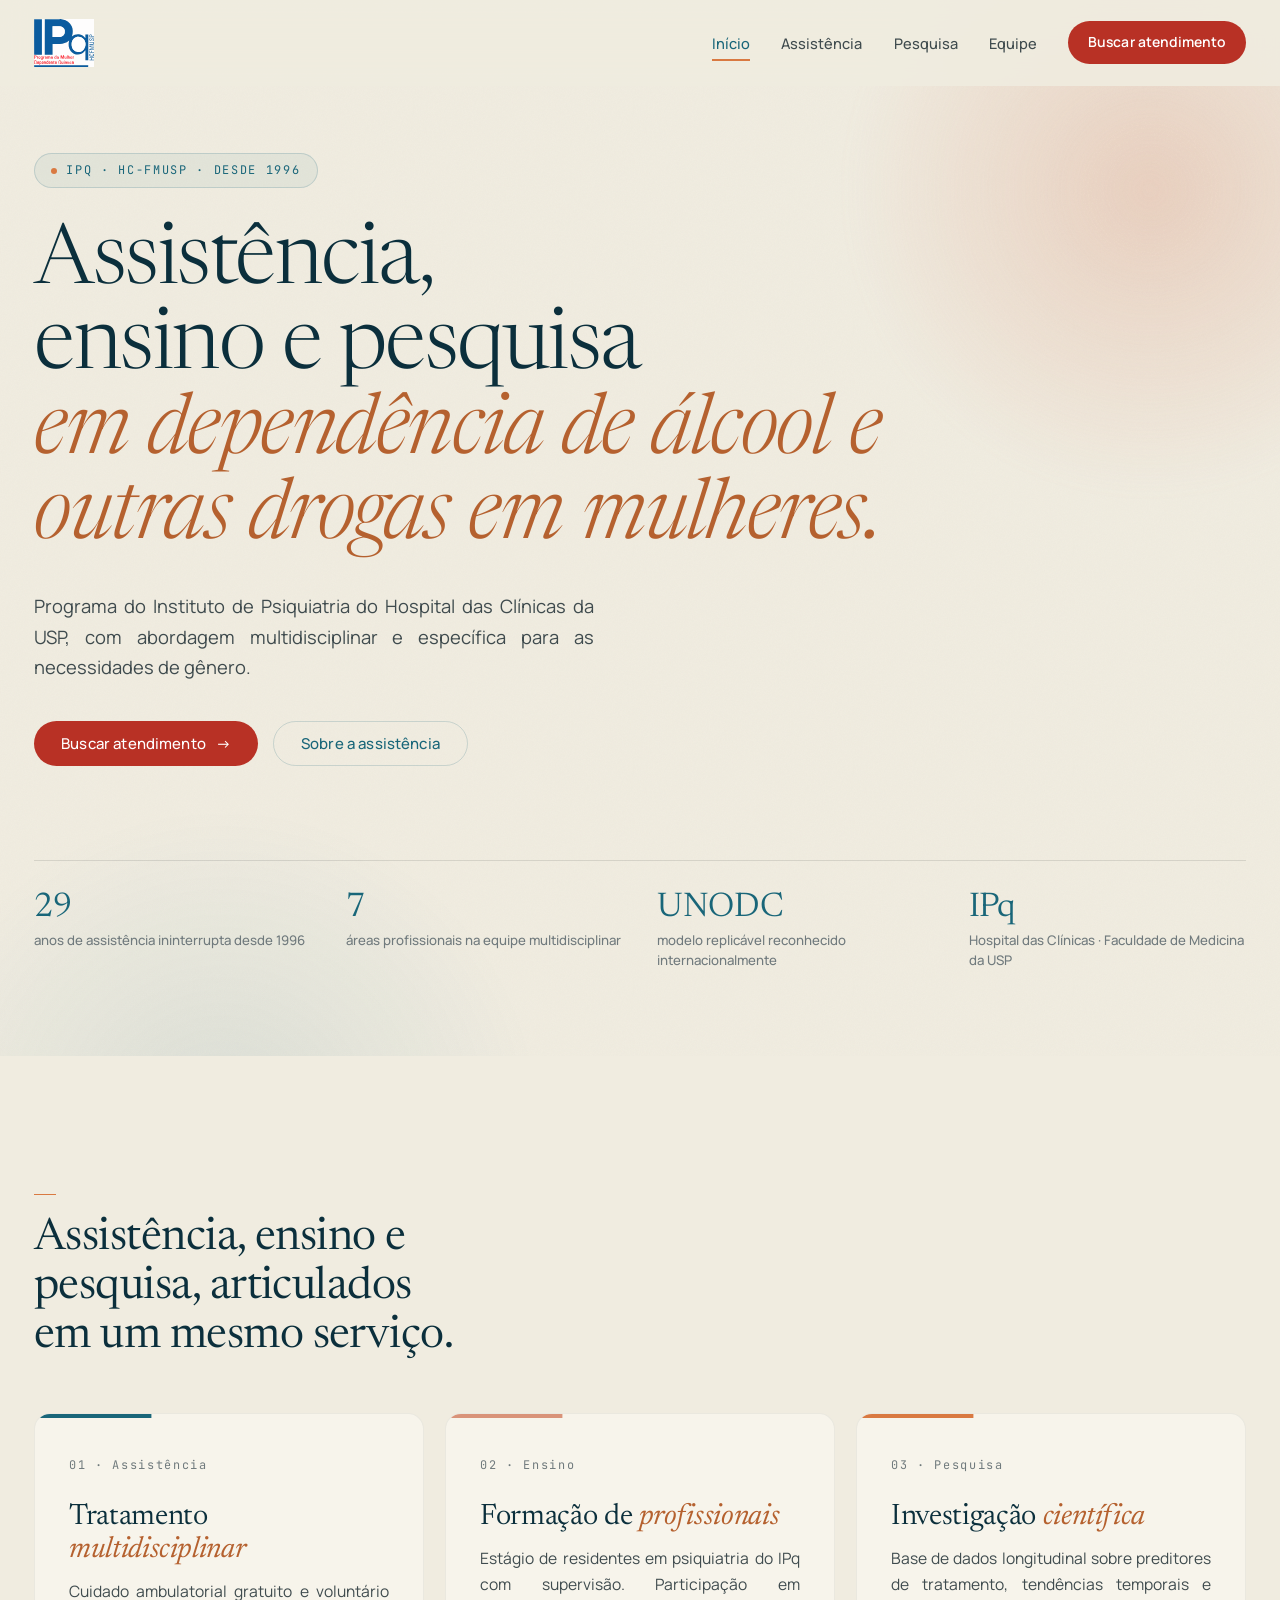
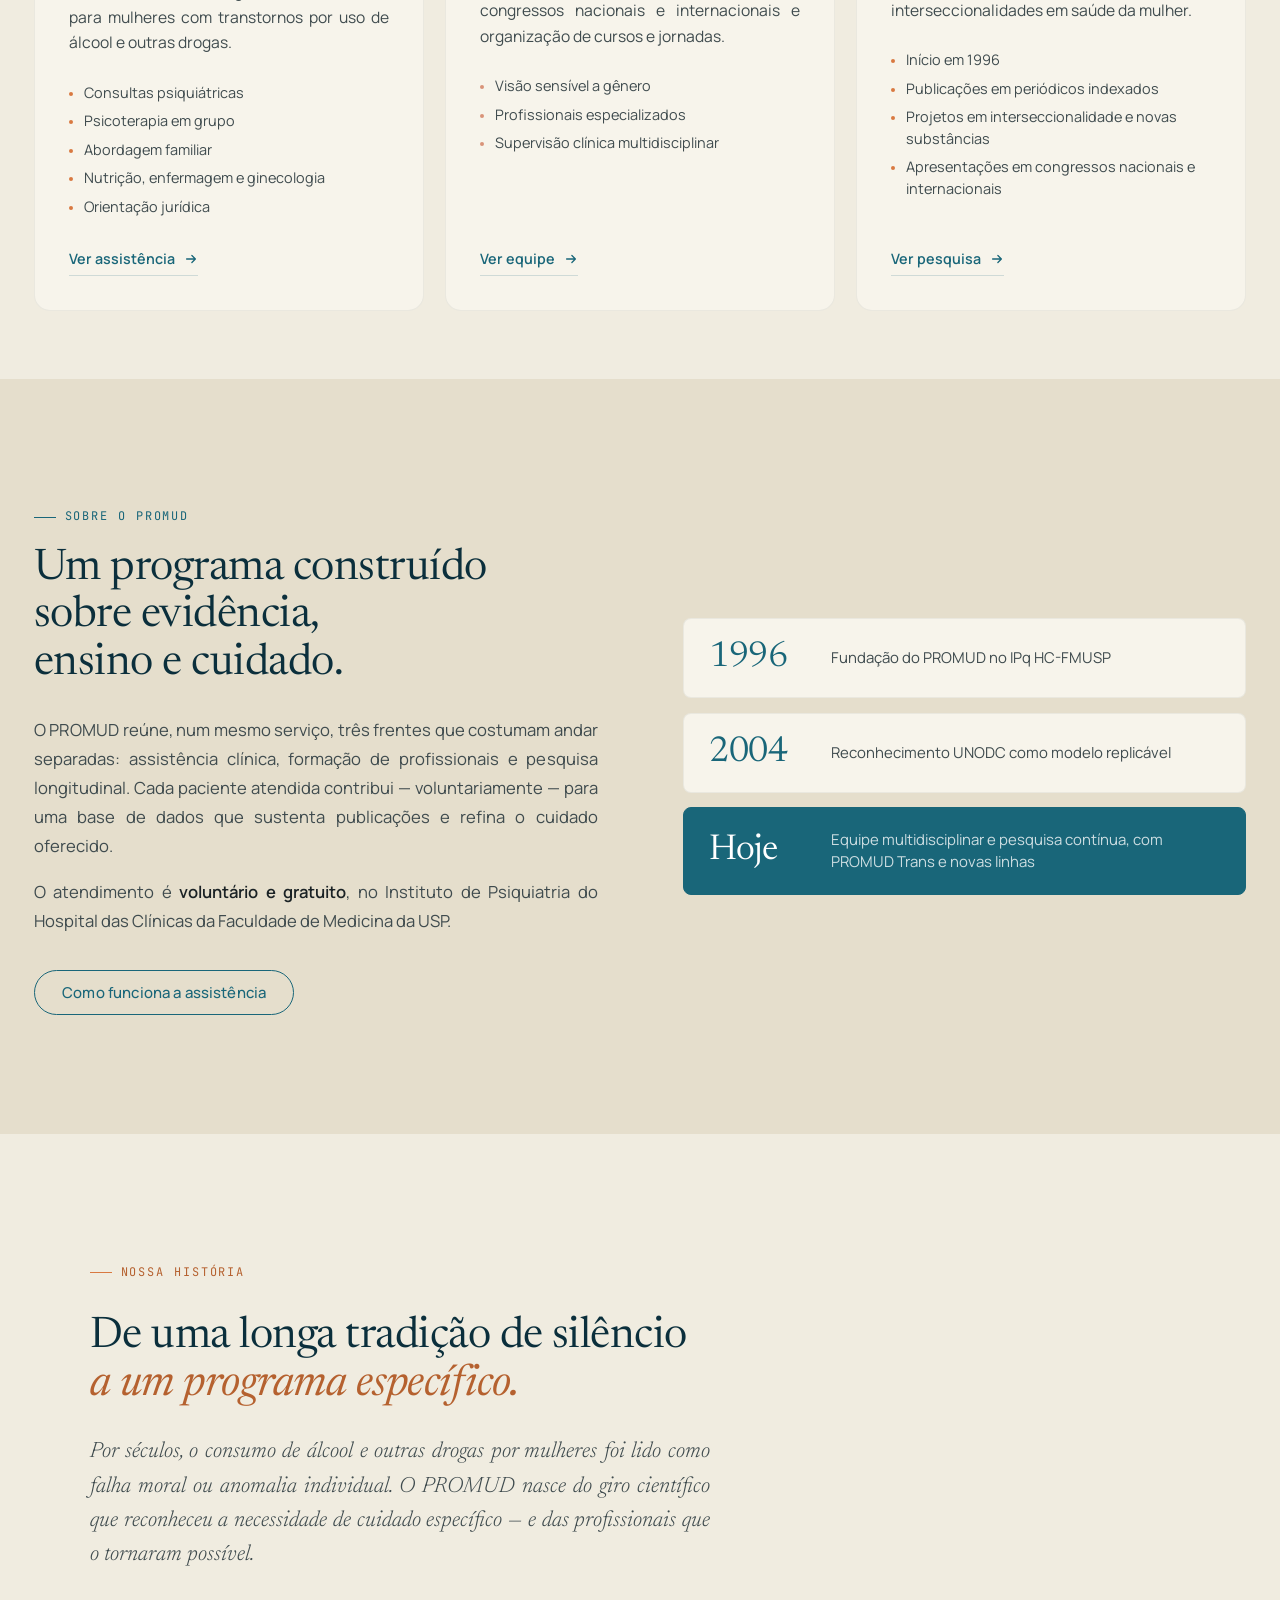
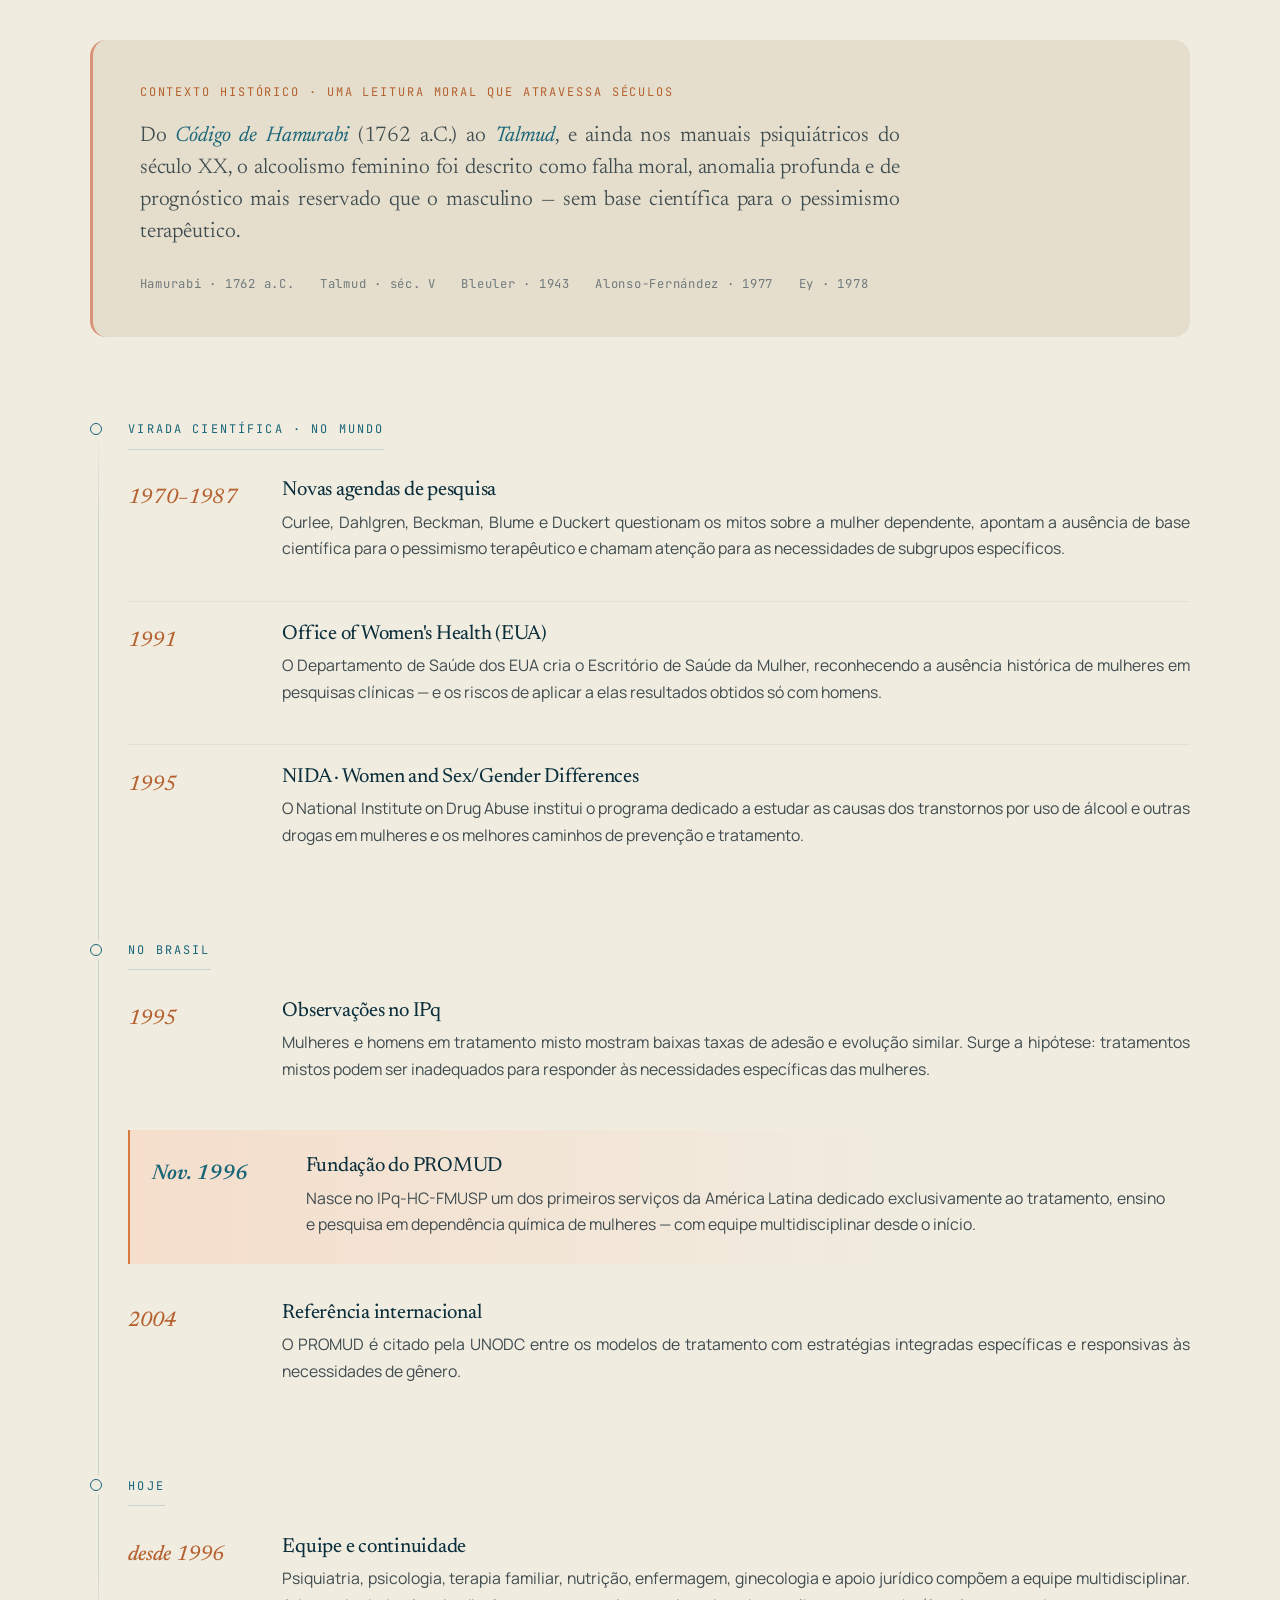
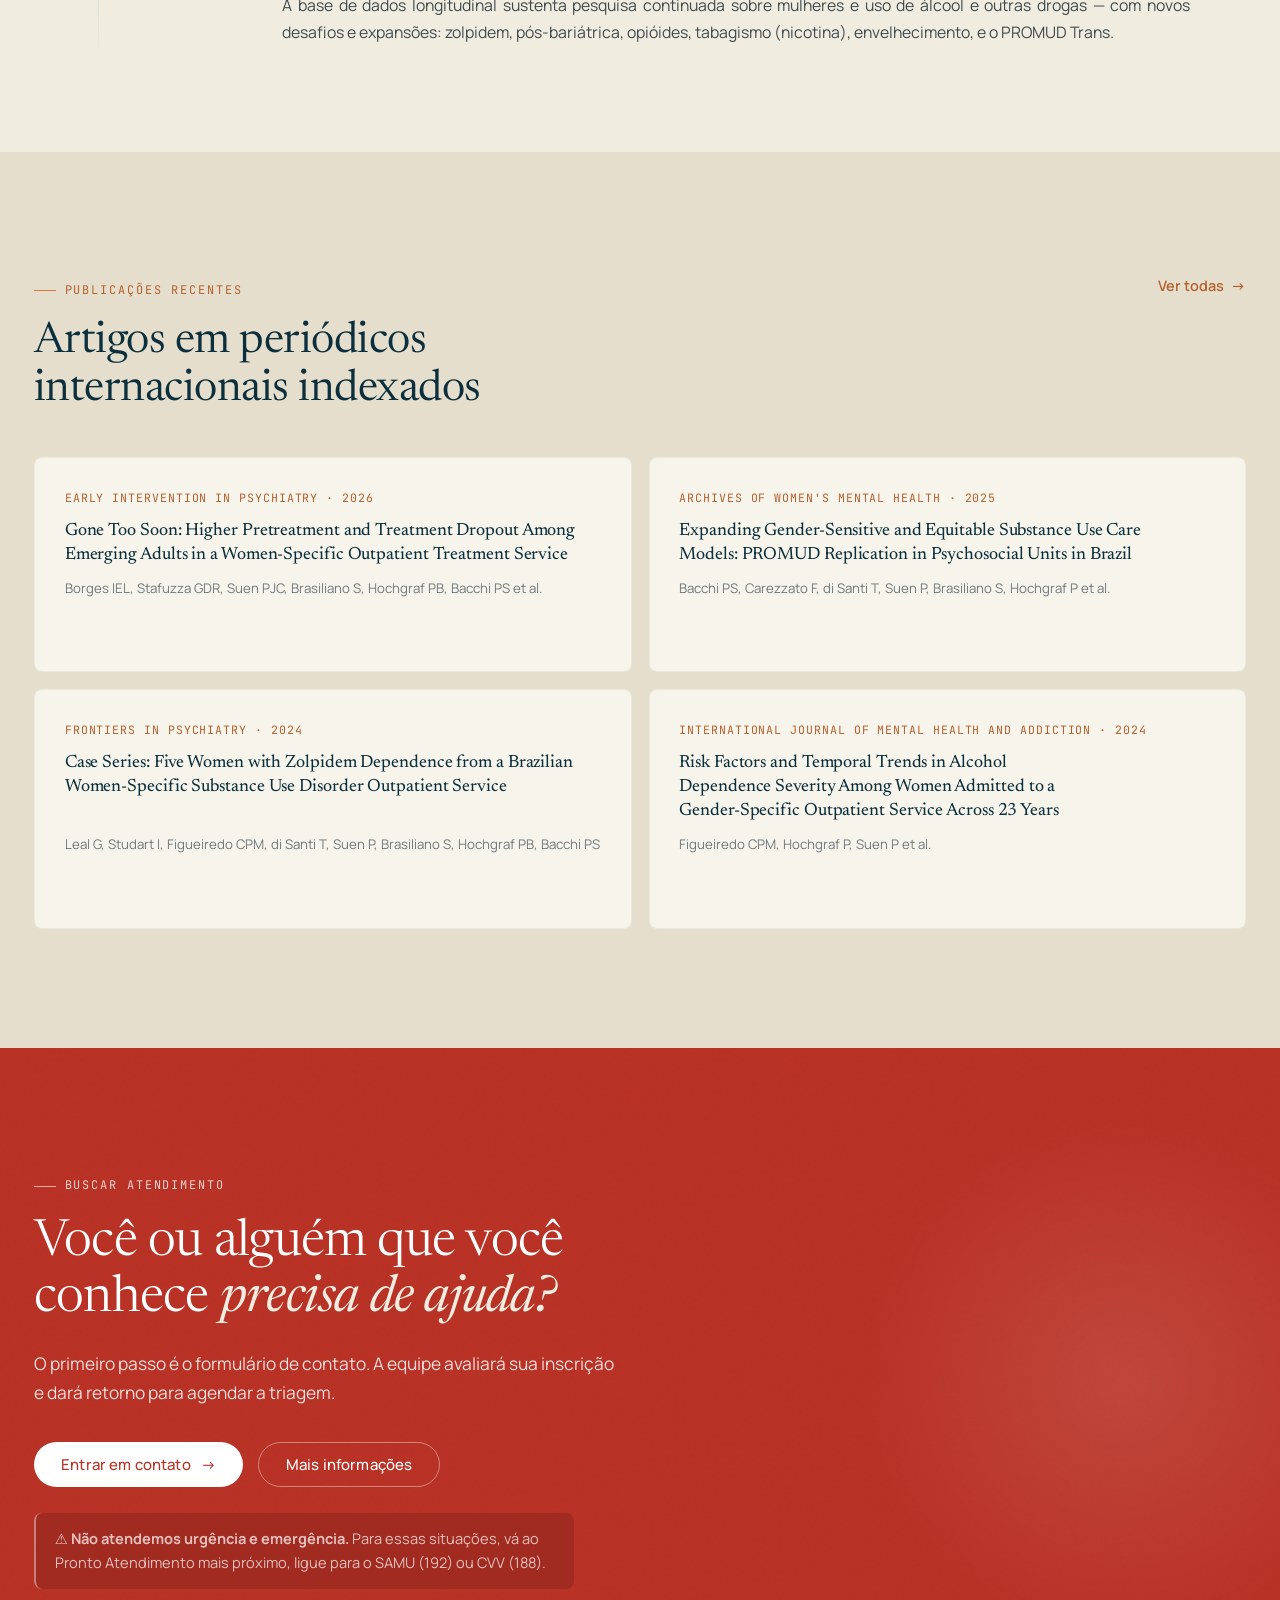
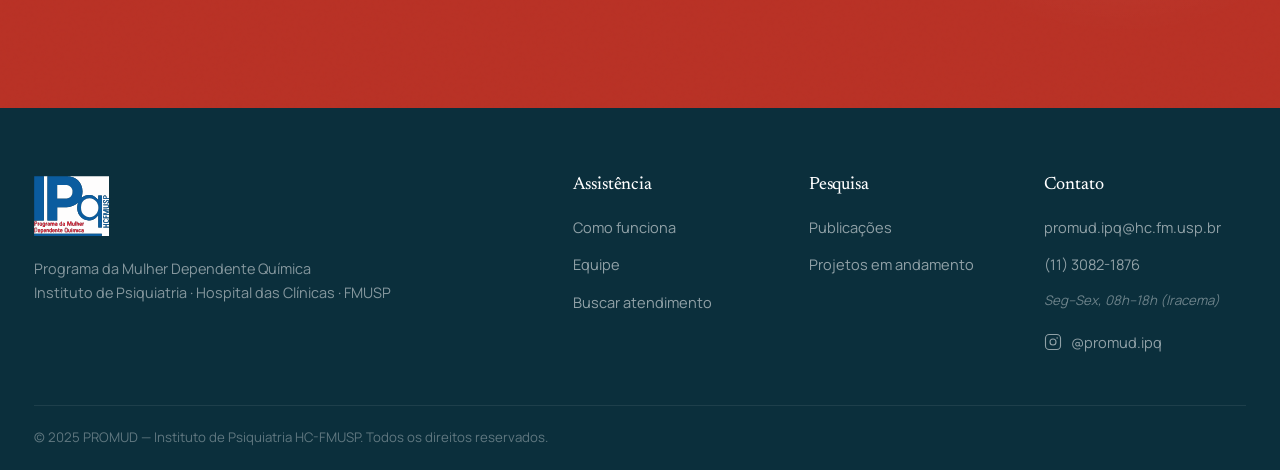
==== commit 045a779b: "chore: clean up empty code change sections in the changes log" ====
--- a/index.html
+++ b/index.html
@@ -7,7 +7,7 @@
   <meta name="description" content="Ambulatório especializado no tratamento de mulheres com transtornos por uso de álcool e outras drogas. Instituto de Psiquiatria HC-FMUSP." />
   <link rel="preconnect" href="https://fonts.googleapis.com" />
   <link rel="preconnect" href="https://fonts.gstatic.com" crossorigin />
-  <link href="https://fonts.googleapis.com/css2?family=Cormorant+Garamond:ital,wght@0,300;0,400;0,500;0,600;1,300;1,400&family=DM+Sans:wght@300;400;500&family=DM+Mono:wght@400&display=swap" rel="stylesheet" />
+  <link href="https://fonts.googleapis.com/css2?family=Newsreader:ital,opsz,wght@0,6..72,300;0,6..72,350;0,6..72,400;0,6..72,450;0,6..72,500;1,6..72,300;1,6..72,400&family=Manrope:wght@300;400;500;600;700&family=JetBrains+Mono:wght@400;500&display=swap" rel="stylesheet" />
   <link rel="stylesheet" href="style.css" />
 </head>
 <body>
@@ -23,7 +23,7 @@
         <a href="assistencia.html" class="nav-link">Assistência</a>
         <a href="pesquisa.html" class="nav-link">Pesquisa</a>
         <a href="equipe.html" class="nav-link">Equipe</a>
-        <a href="assistencia.html#contato" class="nav-cta">Buscar Atendimento</a>
+        <a href="assistencia.html#contato" class="nav-cta">Buscar atendimento</a>
       </nav>
       <button class="hamburger" id="hamburger" aria-label="Menu">
         <span></span><span></span><span></span>
@@ -34,16 +34,14 @@
       <a href="assistencia.html">Assistência</a>
       <a href="pesquisa.html">Pesquisa</a>
       <a href="equipe.html">Equipe</a>
-      <a href="assistencia.html#contato">Buscar Atendimento</a>
+      <a href="assistencia.html#contato">Buscar atendimento</a>
     </div>
   </header>
 
   <!-- HERO -->
   <section class="hero">
     <div class="hero-bg">
-      <div class="hero-gradient"></div>
-      <div class="hero-noise"></div>
-      <div class="hero-lines"></div>
+      <div class="hero-grain"></div>
     </div>
     <div class="hero-content">
       <div class="hero-badge fade-up">IPq · HC-FMUSP · desde 1996</div>
@@ -55,72 +53,91 @@
         Programa do Instituto de Psiquiatria do Hospital das Clínicas da USP, com abordagem multidisciplinar e específica para as necessidades de gênero.
       </p>
       <div class="hero-actions fade-up delay-3">
-        <a href="assistencia.html" class="btn btn-primary">Sobre a assistência</a>
-        <a href="pesquisa.html" class="btn btn-ghost">Sobre a pesquisa</a>
-      </div>
-    </div>
-    <div class="hero-stats fade-up delay-3">
-      <div class="stat">
-        <span class="stat-n">IPq</span>
-        <span class="stat-l">HC-FMUSP · USP</span>
-      </div>
-      <div class="stat-div"></div>
-      <div class="stat">
-        <span class="stat-n">UNODC</span>
-        <span class="stat-l">modelo replicável reconhecido</span>
-      </div>
-      <div class="stat-div"></div>
-      <div class="stat">
-        <span class="stat-n">Multi</span>
-        <span class="stat-l">equipe multidisciplinar</span>
-      </div>
-    </div>
-  </section>
-
-  <!-- TWO PILLARS -->
-  <section class="pillars">
-    <div class="pillar pillar-assistencia" onclick="location.href='assistencia.html'">
-      <div class="pillar-icon">
-        <svg viewBox="0 0 48 48" fill="none" xmlns="http://www.w3.org/2000/svg">
-          <circle cx="24" cy="16" r="8" stroke="currentColor" stroke-width="1.5"/>
-          <path d="M8 40c0-8.837 7.163-16 16-16s16 7.163 16 16" stroke="currentColor" stroke-width="1.5" stroke-linecap="round"/>
-          <path d="M30 32l4 4 8-8" stroke="currentColor" stroke-width="1.5" stroke-linecap="round" stroke-linejoin="round"/>
-        </svg>
-      </div>
-      <div class="pillar-body">
-        <h2 class="pillar-title">Assistência</h2>
-        <p class="pillar-desc">Tratamento ambulatorial multidisciplinar para mulheres com transtornos por uso de álcool e outras drogas.</p>
+        <a href="assistencia.html#contato" class="btn btn-red btn-arrow">Buscar atendimento</a>
+        <a href="assistencia.html" class="btn btn-ghost">Sobre a assistência</a>
+      </div>
+    </div>
+
+    <!-- Faixa institucional — substitui as "stats" vazias por marcadores reais -->
+    <div class="institutional-strip fade-up delay-4">
+      <div class="inst-item">
+        <span class="inst-item-key">29</span>
+        <span class="inst-item-val">anos de assistência ininterrupta desde 1996</span>
+      </div>
+      <div class="inst-item">
+        <span class="inst-item-key">7</span>
+        <span class="inst-item-val">áreas profissionais na equipe multidisciplinar</span>
+      </div>
+      <div class="inst-item">
+        <span class="inst-item-key">UNODC</span>
+        <span class="inst-item-val">modelo replicável reconhecido internacionalmente</span>
+      </div>
+      <div class="inst-item">
+        <span class="inst-item-key">IPq</span>
+        <span class="inst-item-val">Hospital das Clínicas · Faculdade de Medicina da USP</span>
+      </div>
+    </div>
+  </section>
+
+  <!-- THREE PILLARS — agora consistente com "Assistência, ensino e pesquisa" -->
+  <section class="pillars-section">
+    <div class="pillars-head">
+      <div>
+        <span class="section-label reveal"></span>
+        <h2 class="reveal">Assistência, ensino e pesquisa, articulados em um mesmo serviço.</h2>
+      </div>
+      <p class="pillars-head-aside reveal">
+</p>
+    </div>
+
+    <div class="pillars">
+      <article class="pillar pillar-assistencia reveal" onclick="location.href='assistencia.html'" role="button" tabindex="0">
+        <span class="pillar-num">01 · Assistência</span>
+        <h3 class="pillar-title">Tratamento <em>multidisciplinar</em></h3>
+        <p class="pillar-desc">Cuidado ambulatorial gratuito e voluntário para mulheres com transtornos por uso de álcool e outras drogas.</p>
         <ul class="pillar-list">
           <li>Consultas psiquiátricas</li>
           <li>Psicoterapia em grupo</li>
           <li>Abordagem familiar</li>
-          <li>Acompanhamento nutricional</li>
-          <li>Acompanhamento de enfermagem</li>
-          <li>Acompanhamento ginecológico</li>
+          <li>Nutrição, enfermagem e ginecologia</li>
           <li>Orientação jurídica</li>
         </ul>
-        <span class="pillar-link">Ver assistência <svg width="16" height="16" viewBox="0 0 16 16" fill="none"><path d="M3 8h10M9 4l4 4-4 4" stroke="currentColor" stroke-width="1.5" stroke-linecap="round" stroke-linejoin="round"/></svg></span>
-      </div>
-    </div>
-
-    <div class="pillar pillar-pesquisa" onclick="location.href='pesquisa.html'">
-      <div class="pillar-icon">
-        <svg viewBox="0 0 48 48" fill="none" xmlns="http://www.w3.org/2000/svg">
-          <path d="M8 36V12l8-4 8 4 8-4 8 4v24l-8-4-8 4-8-4-8 4z" stroke="currentColor" stroke-width="1.5" stroke-linejoin="round"/>
-          <path d="M16 8v28M24 12v28M32 8v28" stroke="currentColor" stroke-width="1.5" stroke-linecap="round"/>
-        </svg>
-      </div>
-      <div class="pillar-body">
-        <h2 class="pillar-title">Pesquisa</h2>
-        <p class="pillar-desc">Investigação científica sobre preditores de tratamento, tendências temporais e saúde da mulher com transtornos por uso de álcool e outras drogas.</p>
+        <a href="assistencia.html" class="pillar-link">
+          Ver assistência
+          <svg width="14" height="14" viewBox="0 0 16 16" fill="none"><path d="M3 8h10M9 4l4 4-4 4" stroke="currentColor" stroke-width="1.5" stroke-linecap="round" stroke-linejoin="round"/></svg>
+        </a>
+      </article>
+
+      <article class="pillar pillar-ensino reveal" onclick="location.href='equipe.html'" role="button" tabindex="0">
+        <span class="pillar-num">02 · Ensino</span>
+        <h3 class="pillar-title">Formação de <em>profissionais</em></h3>
+        <p class="pillar-desc">Estágio de residentes em psiquiatria do IPq com supervisão. Participação em congressos nacionais e internacionais e organização de cursos e jornadas.</p>
         <ul class="pillar-list">
-          <li>Experiência desde 1996</li>
-          <li>Publicações internacionais</li>
-          <li>Projetos em andamento</li>
-          <li>Participação em congressos e simpósios nacionais e internacionais</li>
+          <li>Visão sensível a gênero</li>
+          <li>Profissionais especializados</li>
+          <li>Supervisão clínica multidisciplinar</li>
         </ul>
-        <span class="pillar-link">Ver pesquisa <svg width="16" height="16" viewBox="0 0 16 16" fill="none"><path d="M3 8h10M9 4l4 4-4 4" stroke="currentColor" stroke-width="1.5" stroke-linecap="round" stroke-linejoin="round"/></svg></span>
-      </div>
+        <a href="equipe.html" class="pillar-link">
+          Ver equipe
+          <svg width="14" height="14" viewBox="0 0 16 16" fill="none"><path d="M3 8h10M9 4l4 4-4 4" stroke="currentColor" stroke-width="1.5" stroke-linecap="round" stroke-linejoin="round"/></svg>
+        </a>
+      </article>
+
+      <article class="pillar pillar-pesquisa reveal" onclick="location.href='pesquisa.html'" role="button" tabindex="0">
+        <span class="pillar-num">03 · Pesquisa</span>
+        <h3 class="pillar-title">Investigação <em>científica</em></h3>
+        <p class="pillar-desc">Base de dados longitudinal sobre preditores de tratamento, tendências temporais e interseccionalidades em saúde da mulher.</p>
+        <ul class="pillar-list">
+          <li>Início em 1996</li>
+          <li>Publicações em periódicos indexados</li>
+          <li>Projetos em interseccionalidade e novas substâncias</li>
+          <li>Apresentações em congressos nacionais e internacionais</li>
+        </ul>
+        <a href="pesquisa.html" class="pillar-link">
+          Ver pesquisa
+          <svg width="14" height="14" viewBox="0 0 16 16" fill="none"><path d="M3 8h10M9 4l4 4-4 4" stroke="currentColor" stroke-width="1.5" stroke-linecap="round" stroke-linejoin="round"/></svg>
+        </a>
+      </article>
     </div>
   </section>
 
@@ -128,24 +145,24 @@
   <section class="about-strip">
     <div class="about-strip-inner">
       <div class="about-text">
-        <span class="section-label">Sobre o PROMUD</span>
-        <h2 class="about-title">Um programa construído sobre evidência, ensino e cuidado.</h2>
-        <p>O PROMUD reúne, num mesmo serviço, três frentes que costumam andar separadas: assistência clínica, formação de profissionais e pesquisa longitudinal. Cada paciente atendida contribui — voluntariamente — para uma base de dados que sustenta publicações e refina o cuidado oferecido.</p>
-        <p>O atendimento é voluntário e gratuito, no Instituto de Psiquiatria do Hospital das Clínicas da Faculdade de Medicina da USP.</p>
-        <a href="assistencia.html" class="btn btn-outline">Como funciona a assistência</a>
+        <span class="section-label reveal">Sobre o PROMUD</span>
+        <h2 class="about-title reveal">Um programa construído sobre evidência, ensino e cuidado.</h2>
+        <p class="reveal">O PROMUD reúne, num mesmo serviço, três frentes que costumam andar separadas: assistência clínica, formação de profissionais e pesquisa longitudinal. Cada paciente atendida contribui — voluntariamente — para uma base de dados que sustenta publicações e refina o cuidado oferecido.</p>
+        <p class="reveal">O atendimento é <strong>voluntário e gratuito</strong>, no Instituto de Psiquiatria do Hospital das Clínicas da Faculdade de Medicina da USP.</p>
+        <a href="assistencia.html" class="btn btn-outline reveal">Como funciona a assistência</a>
       </div>
       <div class="about-visual">
-        <div class="about-card">
+        <div class="about-card reveal">
           <div class="about-card-year">1996</div>
-          <div class="about-card-line">Fundação do PROMUD</div>
-        </div>
-        <div class="about-card">
+          <div class="about-card-line">Fundação do PROMUD no IPq HC-FMUSP</div>
+        </div>
+        <div class="about-card reveal">
           <div class="about-card-year">2004</div>
-          <div class="about-card-line">Reconhecimento UNODC</div>
-        </div>
-        <div class="about-card highlight">
+          <div class="about-card-line">Reconhecimento UNODC como modelo replicável</div>
+        </div>
+        <div class="about-card highlight reveal">
           <div class="about-card-year">Hoje</div>
-          <div class="about-card-line">Equipe multidisciplinar e pesquisa contínua</div>
+          <div class="about-card-line">Equipe multidisciplinar e pesquisa contínua, com PROMUD Trans e novas linhas</div>
         </div>
       </div>
     </div>
@@ -155,39 +172,25 @@
   <section class="history">
     <div class="history-inner">
       <div class="history-head">
-        <span class="section-label">Nossa história</span>
-        <h2 class="history-title">De uma longa tradição de silêncio<br/><em>a um programa específico.</em></h2>
-        <p class="history-lede">Por séculos, o consumo de álcool e outras drogas por mulheres foi lido como falha moral ou anomalia individual. O PROMUD nasce do giro científico que reconheceu a necessidade de cuidado específico — e das profissionais que o tornaram possível.</p>
+        <span class="section-label reveal">Nossa história</span>
+        <h2 class="history-title reveal">De uma longa tradição de silêncio<br/><em>a um programa específico.</em></h2>
+        <p class="history-lede reveal">Por séculos, o consumo de álcool e outras drogas por mulheres foi lido como falha moral ou anomalia individual. O PROMUD nasce do giro científico que reconheceu a necessidade de cuidado específico — e das profissionais que o tornaram possível.</p>
+      </div>
+
+      <!-- Contexto histórico colapsado em pull-quote — em vez de 3 cards densos -->
+      <div class="history-context reveal">
+        <span class="history-context-label">Contexto histórico · uma leitura moral que atravessa séculos</span>
+        <p class="history-context-body">Do <em>Código de Hamurabi</em> (1762 a.C.) ao <em>Talmud</em>, e ainda nos manuais psiquiátricos do século XX, o alcoolismo feminino foi descrito como falha moral, anomalia profunda e de prognóstico mais reservado que o masculino — sem base científica para o pessimismo terapêutico.</p>
+        <div class="history-context-refs">
+          <span>Hamurabi · 1762 a.C.</span>
+          <span>Talmud · séc. V</span>
+          <span>Bleuler · 1943</span>
+          <span>Alonso-Fernández · 1977</span>
+          <span>Ey · 1978</span>
+        </div>
       </div>
 
       <ol class="history-timeline">
-
-        <li class="history-era reveal">
-          <span class="history-era-label">Contexto histórico</span>
-          <div class="history-items">
-            <article class="history-item">
-              <span class="history-year">1762 a.C.</span>
-              <div class="history-body">
-                <h3>Código de Hamurabi</h3>
-                <p>"A mulher que bebe vinho pode ser abandonada a qualquer tempo." O estigma acompanha, desde a Antiguidade, a relação entre mulher e álcool e outras drogas.</p>
-              </div>
-            </article>
-            <article class="history-item">
-              <span class="history-year">Séc. V</span>
-              <div class="history-body">
-                <h3>Talmud</h3>
-                <p>"Um copo de vinho é bom para uma mulher; dois são degradantes; três a induzem ao vício; quatro fazem com que perca todo o senso de vergonha." Uma leitura moral que atravessa séculos.</p>
-              </div>
-            </article>
-            <article class="history-item">
-              <span class="history-year">Séc. XX</span>
-              <div class="history-body">
-                <h3>Psiquiatria do período</h3>
-                <p>Bleuler (1943), Ey (1978), Alonso-Fernández (1977): o alcoolismo feminino é descrito como anomalia mais profunda, de tratamento mais difícil e prognóstico mais reservado que o masculino.</p>
-              </div>
-            </article>
-          </div>
-        </li>
 
         <li class="history-era reveal">
           <span class="history-era-label">Virada científica · no mundo</span>
@@ -264,33 +267,36 @@
   <section class="pubs-strip">
     <div class="pubs-inner">
       <div class="pubs-header">
-        <span class="section-label">Publicações Recentes</span>
-        <a href="pesquisa.html#publicacoes" class="see-all">Ver todas →</a>
+        <div>
+          <span class="section-label reveal">Publicações recentes</span>
+          <h2 class="reveal">Artigos em periódicos internacionais indexados</h2>
+        </div>
+        <a href="pesquisa.html#publicacoes" class="see-all reveal">Ver todas <span aria-hidden="true">→</span></a>
       </div>
       <div class="pubs-grid">
 
-        <a class="pub-card" href="https://doi.org/10.1111/eip.70133" target="_blank" rel="noopener">
+        <a class="pub-card reveal" href="https://doi.org/10.1111/eip.70133" target="_blank" rel="noopener">
           <span class="pub-journal">Early Intervention in Psychiatry · 2026</span>
           <h3 class="pub-title">Gone Too Soon: Higher Pretreatment and Treatment Dropout Among Emerging Adults in a Women-Specific Outpatient Treatment Service</h3>
           <span class="pub-authors">Borges IEL, Stafuzza GDR, Suen PJC, Brasiliano S, Hochgraf PB, Bacchi PS et al.</span>
           <span class="pub-arrow">→</span>
         </a>
 
-        <a class="pub-card" href="https://doi.org/10.1007/s00737-025-01601-1" target="_blank" rel="noopener">
+        <a class="pub-card reveal" href="https://doi.org/10.1007/s00737-025-01601-1" target="_blank" rel="noopener">
           <span class="pub-journal">Archives of Women's Mental Health · 2025</span>
           <h3 class="pub-title">Expanding Gender-Sensitive and Equitable Substance Use Care Models: PROMUD Replication in Psychosocial Units in Brazil</h3>
           <span class="pub-authors">Bacchi PS, Carezzato F, di Santi T, Suen P, Brasiliano S, Hochgraf P et al.</span>
           <span class="pub-arrow">→</span>
         </a>
 
-        <a class="pub-card" href="https://doi.org/10.3389/fpsyt.2024.1456148" target="_blank" rel="noopener">
+        <a class="pub-card reveal" href="https://doi.org/10.3389/fpsyt.2024.1456148" target="_blank" rel="noopener">
           <span class="pub-journal">Frontiers in Psychiatry · 2024</span>
           <h3 class="pub-title">Case Series: Five Women with Zolpidem Dependence from a Brazilian Women-Specific Substance Use Disorder Outpatient Service</h3>
           <span class="pub-authors">Leal G, Studart I, Figueiredo CPM, di Santi T, Suen P, Brasiliano S, Hochgraf PB, Bacchi PS</span>
           <span class="pub-arrow">→</span>
         </a>
 
-        <a class="pub-card" href="https://doi.org/10.1007/s11469-024-01428-4" target="_blank" rel="noopener">
+        <a class="pub-card reveal" href="https://doi.org/10.1007/s11469-024-01428-4" target="_blank" rel="noopener">
           <span class="pub-journal">International Journal of Mental Health and Addiction · 2024</span>
           <h3 class="pub-title">Risk Factors and Temporal Trends in Alcohol Dependence Severity Among Women Admitted to a Gender-Specific Outpatient Service Across 23 Years</h3>
           <span class="pub-authors">Figueiredo CPM, Hochgraf P, Suen P et al.</span>
@@ -301,25 +307,24 @@
     </div>
   </section>
 
-  <!-- CTA BUSCAR ATENDIMENTO -->
+  <!-- CTA BUSCAR ATENDIMENTO — única seção em vermelho, hierarquia clara -->
   <section class="cta-section">
     <div class="cta-inner">
-      <div class="cta-text">
-        <h2 class="cta-title">Você ou alguém que você conhece precisa de ajuda?</h2>
-        <p class="cta-desc">O primeiro passo é o formulário de contato. A equipe avaliará sua inscrição e dará retorno para agendar a triagem.</p>
-        <div class="cta-actions">
-          <a href="https://forms.gle/j1ZZpUedTJnzudqb7" target="_blank" class="btn btn-primary">Entrar em contato</a>
-          <a href="assistencia.html#contato" class="btn btn-ghost-light">Mais informações</a>
-        </div>
-        <p class="cta-note">⚠️ Não atendemos urgência e emergência. Para essas situações, vá ao Pronto Atendimento mais próximo.</p>
-      </div>
+      <span class="section-label">Buscar atendimento</span>
+      <h2 class="cta-title">Você ou alguém que você conhece <em>precisa de ajuda?</em></h2>
+      <p class="cta-desc">O primeiro passo é o formulário de contato. A equipe avaliará sua inscrição e dará retorno para agendar a triagem.</p>
+      <div class="cta-actions">
+        <a href="https://forms.gle/j1ZZpUedTJnzudqb7" target="_blank" class="btn btn-primary btn-arrow">Entrar em contato</a>
+        <a href="assistencia.html#contato" class="btn btn-ghost-light">Mais informações</a>
+      </div>
+      <p class="cta-note">⚠️ <strong>Não atendemos urgência e emergência.</strong> Para essas situações, vá ao Pronto Atendimento mais próximo, ligue para o SAMU (192) ou CVV (188).</p>
     </div>
   </section>
 
   <!-- FOOTER -->
   <footer class="site-footer">
     <div class="footer-inner">
-        <div class="footer-brand">
+      <div class="footer-brand">
         <a href="index.html" class="logo-wrap">
           <img src="assets/logo.svg" alt="PROMUD — IPq HC-FMUSP" class="logo-img logo-img-footer" />
         </a>
@@ -329,7 +334,7 @@
         <div class="footer-col">
           <h4>Assistência</h4>
           <a href="assistencia.html">Como funciona</a>
-          <a href="assistencia.html#equipe">Equipe</a>
+          <a href="equipe.html">Equipe</a>
           <a href="assistencia.html#contato">Buscar atendimento</a>
         </div>
         <div class="footer-col">
--- a/style.css
+++ b/style.css
@@ -1,27 +1,43 @@
 /* ============================================
-   PROMUD — CSS
-   Tone: sério, acolhedor, científico, feminino
-   Palette: deep plum, dusty rose, warm white, slate
-   Typography: Cormorant Garamond (display) + DM Sans (body)
+   PROMUD — Sistema de Design (Cream + Teal + Terracotta)
+   Tom: humanista, sério, caloroso, científico mas não frio
+   Type: Newsreader (display) + Manrope (body) + JetBrains Mono (rótulos)
    ============================================ */
 
 :root {
-  /* Cores */
-  --plum:       #4a2040;
-  --plum-deep:  #2e1228;
-  --plum-mid:   #6b3360;
-  --rose:       #c4788e;
-  --rose-light: #e8b4c2;
-  --rose-pale:  #f5e6ea;
-  --blush:      #fdf0f2;
-  --warm-white: #faf8f6;
-  --slate:      #5c5660;
-  --slate-light:#8a8590;
-  --gold:       #c9a96e;
-  --text:       #221820;
-  --text-mid:   #4a3f48;
-
-  /* Spacing */
+  /* Paleta principal */
+  --paper:        #F0ECE0;
+  --paper-deep:   #E5DECC;
+  --paper-light:  #F7F4EB;
+
+  --teal:         #196679;
+  --teal-deep:    #11485A;
+  --teal-darker:  #0B2F3C;
+  --teal-soft:    rgba(25, 102, 121, 0.08);
+  --teal-line:    rgba(25, 102, 121, 0.18);
+
+  --terracotta:   #D97941;
+  --terracotta-deep:#B5612F;
+  --peach:        #D99379;
+  --peach-soft:   #EFC9B5;
+  --peach-pale:   #F5DECC;
+
+  --red:          #B83125;
+  --red-deep:     #8E2218;
+
+  /* Neutros derivados */
+  --ink:          #1A2225;
+  --ink-mid:      #3F4B4E;
+  --ink-soft:     #707A7D;
+  --rule:         rgba(26, 34, 37, 0.12);
+  --rule-soft:    rgba(26, 34, 37, 0.06);
+
+  /* Tipografia */
+  --font-display: 'Newsreader', Georgia, 'Times New Roman', serif;
+  --font-body:    'Manrope', system-ui, -apple-system, sans-serif;
+  --font-mono:    'JetBrains Mono', ui-monospace, 'SF Mono', monospace;
+
+  /* Espaçamento */
   --space-xs: 0.5rem;
   --space-sm: 1rem;
   --space-md: 2rem;
@@ -29,113 +45,173 @@
   --space-xl: 7rem;
 
   /* Misc */
-  --radius:   4px;
-  --radius-lg: 12px;
-  --transition: 0.35s cubic-bezier(0.4, 0, 0.2, 1);
-  --shadow: 0 8px 32px rgba(74, 32, 64, 0.12);
-  --shadow-lg: 0 24px 64px rgba(74, 32, 64, 0.18);
+  --radius:    3px;
+  --radius-md: 8px;
+  --radius-lg: 16px;
+  --transition: 0.32s cubic-bezier(0.4, 0, 0.2, 1);
+  --shadow:    0 4px 24px rgba(11, 47, 60, 0.07);
+  --shadow-lg: 0 18px 56px rgba(11, 47, 60, 0.13);
 }
 
 /* ---- RESET & BASE ---- */
 *, *::before, *::after { box-sizing: border-box; margin: 0; padding: 0; }
 html {
   scroll-behavior: smooth;
-  font-size: 18px;
+  font-size: 17px;
 }
 body {
-  font-family: 'DM Sans', sans-serif;
+  font-family: var(--font-body);
   font-size: 1rem;
   line-height: 1.65;
-  color: var(--text);
-  background: var(--warm-white);
+  color: var(--ink);
+  background: var(--paper);
   overflow-x: hidden;
+  font-feature-settings: "ss01", "cv11";
+  -webkit-font-smoothing: antialiased;
 }
 img { max-width: 100%; display: block; }
 a { color: inherit; text-decoration: none; }
 ul { list-style: none; }
 
-/* ---- TYPOGRAPHY ---- */
-h1, h2, h3 {
-  font-family: 'Cormorant Garamond', serif;
+/* Justificação dos parágrafos de conteúdo longo (pt-BR) */
+.hero-desc,
+.pillar-desc,
+.about-text p,
+.history-lede,
+.history-context-body,
+.history-body p,
+.cta-desc,
+.pubs-header h2 + p,
+.how-card p,
+.info-card p,
+.project-card p,
+.contact-block p,
+.team-card-bio,
+.research-intro p,
+.pillars-head-aside,
+.content-section > p {
+  text-align: justify;
+  hyphens: auto;
+  -webkit-hyphens: auto;
+  text-justify: inter-word;
+}
+
+/* ---- TIPOGRAFIA ---- */
+h1, h2, h3, h4 {
+  font-family: var(--font-display);
   font-weight: 400;
-  line-height: 1.15;
-  letter-spacing: -0.01em;
-}
-h1 { font-size: clamp(2.6rem, 6vw, 4.8rem); }
-h2 { font-size: clamp(1.8rem, 3.5vw, 2.8rem); }
-h3 { font-size: clamp(1.2rem, 2vw, 1.6rem); }
-
-em { font-style: italic; color: var(--rose); }
+  line-height: 1.1;
+  letter-spacing: -0.012em;
+  color: var(--teal-darker);
+  text-wrap: balance;
+}
+h1 { font-size: clamp(2.6rem, 5.6vw, 4.6rem); font-weight: 350; }
+h2 { font-size: clamp(1.9rem, 3.4vw, 2.8rem); font-weight: 380; }
+h3 { font-size: clamp(1.2rem, 1.8vw, 1.5rem); }
+
+em {
+  font-style: italic;
+  color: var(--terracotta-deep);
+  font-weight: 400;
+}
 
 .section-label {
-  display: inline-block;
-  font-family: 'DM Mono', monospace;
+  display: inline-flex;
+  align-items: center;
+  gap: 0.5rem;
+  font-family: var(--font-mono);
   font-size: 0.7rem;
-  letter-spacing: 0.15em;
+  letter-spacing: 0.16em;
   text-transform: uppercase;
-  color: var(--rose);
-  margin-bottom: 1rem;
+  color: var(--terracotta-deep);
+  margin-bottom: 1.1rem;
+}
+.section-label::before {
+  content: '';
+  width: 22px;
+  height: 1px;
+  background: var(--terracotta);
 }
 
 /* ---- BUTTONS ---- */
 .btn {
   display: inline-flex;
   align-items: center;
-  gap: 0.5rem;
-  padding: 0.75rem 1.75rem;
-  border-radius: var(--radius);
-  font-family: 'DM Sans', sans-serif;
-  font-size: 0.9rem;
+  gap: 0.6rem;
+  padding: 0.85rem 1.6rem;
+  border-radius: 999px;
+  font-family: var(--font-body);
+  font-size: 0.88rem;
   font-weight: 500;
-  letter-spacing: 0.02em;
+  letter-spacing: 0.01em;
   transition: var(--transition);
   cursor: pointer;
   border: none;
+  text-decoration: none;
+  line-height: 1;
 }
 .btn-primary {
-  background: var(--plum);
+  background: var(--teal);
+  color: var(--paper-light);
+}
+.btn-primary:hover {
+  background: var(--teal-deep);
+  transform: translateY(-1px);
+  box-shadow: var(--shadow);
+}
+.btn-red {
+  background: var(--red);
   color: #fff;
 }
-.btn-primary:hover {
-  background: var(--plum-deep);
-  transform: translateY(-2px);
-  box-shadow: var(--shadow);
+.btn-red:hover {
+  background: var(--red-deep);
+  transform: translateY(-1px);
+  box-shadow: 0 6px 24px rgba(184, 49, 37, 0.28);
 }
 .btn-ghost {
   background: transparent;
-  color: var(--plum);
-  border: 1.5px solid var(--plum);
+  color: var(--teal);
+  border: 1px solid var(--teal-line);
 }
 .btn-ghost:hover {
-  background: var(--plum);
-  color: #fff;
+  background: var(--teal-soft);
+  border-color: var(--teal);
 }
 .btn-ghost-light {
   background: transparent;
   color: #fff;
-  border: 1.5px solid rgba(255,255,255,0.5);
+  border: 1px solid rgba(255,255,255,0.4);
 }
 .btn-ghost-light:hover {
-  background: rgba(255,255,255,0.15);
+  background: rgba(255,255,255,0.12);
+  border-color: rgba(255,255,255,0.7);
 }
 .btn-outline {
   background: transparent;
-  color: var(--plum);
-  border: 1.5px solid var(--rose);
+  color: var(--teal);
+  border: 1px solid var(--teal);
 }
 .btn-outline:hover {
-  background: var(--rose-pale);
-}
+  background: var(--teal);
+  color: var(--paper-light);
+}
+.btn-arrow::after {
+  content: '→';
+  font-family: var(--font-body);
+  transition: transform 0.2s;
+}
+.btn-arrow:hover::after { transform: translateX(3px); }
 
 /* ---- ANIMATIONS ---- */
 .fade-up {
   opacity: 0;
-  transform: translateY(24px);
-  animation: fadeUp 0.8s ease forwards;
-}
-.delay-1 { animation-delay: 0.15s; }
-.delay-2 { animation-delay: 0.3s; }
-.delay-3 { animation-delay: 0.45s; }
+  transform: translateY(20px);
+  animation: fadeUp 0.85s cubic-bezier(0.2, 0.7, 0.2, 1) forwards;
+}
+.delay-1 { animation-delay: 0.12s; }
+.delay-2 { animation-delay: 0.24s; }
+.delay-3 { animation-delay: 0.36s; }
+.delay-4 { animation-delay: 0.48s; }
 
 @keyframes fadeUp {
   to { opacity: 1; transform: translateY(0); }
@@ -143,8 +219,8 @@
 
 .reveal {
   opacity: 0;
-  transform: translateY(32px);
-  transition: opacity 0.7s ease, transform 0.7s ease;
+  transform: translateY(24px);
+  transition: opacity 0.75s ease, transform 0.75s ease;
 }
 .reveal.visible {
   opacity: 1;
@@ -158,77 +234,72 @@
   position: fixed;
   top: 0; left: 0; right: 0;
   z-index: 100;
-  background: rgba(250, 248, 246, 0.92);
-  backdrop-filter: blur(14px);
-  -webkit-backdrop-filter: blur(14px);
-  border-bottom: 1px solid rgba(74, 32, 64, 0.06);
-  transition: background 0.4s ease, box-shadow 0.4s ease, border-color 0.4s ease;
+  background: rgba(240, 236, 224, 0.88);
+  backdrop-filter: blur(16px) saturate(1.05);
+  -webkit-backdrop-filter: blur(16px) saturate(1.05);
+  border-bottom: 1px solid transparent;
+  transition: background 0.4s ease, border-color 0.4s ease;
 }
 .site-header.scrolled {
-  background: rgba(250, 248, 246, 0.97);
-  box-shadow: 0 1px 0 rgba(74,32,64,0.08);
-  border-bottom-color: transparent;
+  background: rgba(240, 236, 224, 0.96);
+  border-bottom-color: var(--rule-soft);
 }
 .header-inner {
-  max-width: 1240px;
+  max-width: 1280px;
   margin: 0 auto;
-  padding: 1.25rem 2rem;
+  padding: 1.1rem 2rem;
   display: flex;
   align-items: center;
   justify-content: space-between;
 }
-.logo-wrap {
-  display: flex;
-  align-items: center;
-}
 .logo-img {
-  height: 52px;
+  height: 48px;
   width: auto;
   display: block;
   transition: opacity 0.2s;
 }
-.logo-img:hover { opacity: 0.85; }
-.logo-img-footer {
-  height: 64px;
-}
+.logo-img:hover { opacity: 0.8; }
+.logo-img-footer { height: 60px; }
+
 .main-nav {
   display: flex;
   align-items: center;
-  gap: 2rem;
+  gap: 1.85rem;
 }
 .nav-link {
-  font-size: 0.875rem;
-  color: var(--text-mid);
-  font-weight: 400;
+  font-size: 0.86rem;
+  color: var(--ink-mid);
+  font-weight: 500;
   position: relative;
   transition: color 0.2s;
+  padding: 0.25rem 0;
 }
 .nav-link::after {
   content: '';
   position: absolute;
-  left: 0; bottom: -4px;
+  left: 0; bottom: -2px;
   width: 0; height: 1.5px;
-  background: var(--rose);
+  background: var(--terracotta);
   transition: width 0.3s ease;
 }
-.nav-link:hover { color: var(--plum); }
+.nav-link:hover { color: var(--teal); }
 .nav-link:hover::after { width: 100%; }
-.nav-link.active { color: var(--plum); }
+.nav-link.active { color: var(--teal); }
 .nav-link.active::after { width: 100%; }
 .nav-cta {
-  font-size: 0.8rem;
-  font-weight: 500;
-  padding: 0.55rem 1.2rem;
-  background: var(--plum);
+  font-size: 0.82rem;
+  font-weight: 600;
+  padding: 0.6rem 1.15rem;
+  background: var(--red);
   color: #fff;
-  border: 1px solid var(--plum);
-  border-radius: var(--radius);
+  border-radius: 999px;
   transition: var(--transition);
+  letter-spacing: 0.01em;
 }
 .nav-cta:hover {
-  background: var(--plum-deep);
-  border-color: var(--plum-deep);
+  background: var(--red-deep);
   transform: translateY(-1px);
+  box-shadow: 0 6px 20px rgba(184, 49, 37, 0.25);
 }
 .hamburger {
   display: none;
@@ -242,70 +313,69 @@
 .hamburger span {
   display: block;
   width: 24px; height: 2px;
-  background: var(--plum);
+  background: var(--teal);
   transition: var(--transition);
 }
 .mobile-nav {
   display: none;
   flex-direction: column;
-  background: rgba(250,248,246,0.98);
+  background: rgba(240, 236, 224, 0.98);
   backdrop-filter: blur(16px);
   padding: 1.5rem 2rem;
   gap: 1.25rem;
-  border-top: 1px solid var(--rose-light);
+  border-top: 1px solid var(--rule-soft);
 }
 .mobile-nav a {
   font-size: 1rem;
-  color: var(--text-mid);
-  font-weight: 400;
+  color: var(--ink-mid);
+  font-weight: 500;
 }
 .mobile-nav.open { display: flex; }
 
 /* ============================================
-   HERO
+   HERO — fundo claro, tipografia grande, marca sutil
    ============================================ */
 .hero {
-  min-height: 100vh;
-  display: flex;
-  flex-direction: column;
-  justify-content: center;
-  position: relative;
-  padding: 10rem 2rem 6rem;
+  position: relative;
+  padding: 9rem 2rem 5rem;
   overflow: hidden;
+  background: var(--paper);
 }
 .hero-bg {
   position: absolute;
   inset: 0;
   z-index: 0;
-}
-.hero-gradient {
+  pointer-events: none;
+}
+.hero-bg::before {
+  /* arco solar peach no canto */
+  content: '';
+  position: absolute;
+  right: -180px;
+  top: -120px;
+  width: 620px;
+  height: 620px;
+  border-radius: 50%;
+  background: radial-gradient(circle at center, rgba(217, 147, 121, 0.32), rgba(217, 147, 121, 0) 70%);
+  filter: blur(8px);
+}
+.hero-bg::after {
+  content: '';
+  position: absolute;
+  left: -10%;
+  bottom: -40%;
+  width: 700px;
+  height: 700px;
+  border-radius: 50%;
+  background: radial-gradient(circle at center, rgba(25, 102, 121, 0.10), rgba(25, 102, 121, 0) 65%);
+}
+.hero-grain {
   position: absolute;
   inset: 0;
-  background: linear-gradient(
-    135deg,
-    var(--plum-deep) 0%,
-    var(--plum) 45%,
-    #7a3d70 75%,
-    #a05080 100%
-  );
-}
-.hero-noise {
-  position: absolute;
-  inset: 0;
-  background-image: url("data:image/svg+xml,%3Csvg viewBox='0 0 200 200' xmlns='http://www.w3.org/2000/svg'%3E%3Cfilter id='n'%3E%3CfeTurbulence type='fractalNoise' baseFrequency='0.75' numOctaves='4' stitchTiles='stitch'/%3E%3C/filter%3E%3Crect width='100%25' height='100%25' filter='url(%23n)' opacity='0.04'/%3E%3C/svg%3E");
-  background-size: 200px 200px;
-  opacity: 0.5;
-}
-.hero-lines {
-  position: absolute;
-  inset: 0;
-  background-image: repeating-linear-gradient(
-    90deg,
-    transparent,
-    transparent 79px,
-    rgba(255,255,255,0.03) 79px,
-    rgba(255,255,255,0.03) 80px
-  );
+  background-image: url("data:image/svg+xml,%3Csvg viewBox='0 0 200 200' xmlns='http://www.w3.org/2000/svg'%3E%3Cfilter id='n'%3E%3CfeTurbulence type='fractalNoise' baseFrequency='0.85' numOctaves='3' stitchTiles='stitch'/%3E%3C/filter%3E%3Crect width='100%25' height='100%25' filter='url(%23n)' opacity='0.045'/%3E%3C/svg%3E");
+  background-size: 220px 220px;
+  mix-blend-mode: multiply;
+  opacity: 0.7;
 }
 .hero-content {
   position: relative;
@@ -317,198 +387,220 @@
 .hero-badge {
   display: inline-flex;
   align-items: center;
-  gap: 0.5rem;
-  font-family: 'DM Mono', monospace;
+  gap: 0.55rem;
+  font-family: var(--font-mono);
   font-size: 0.7rem;
-  letter-spacing: 0.12em;
+  letter-spacing: 0.14em;
   text-transform: uppercase;
-  color: var(--rose-light);
-  border: 1px solid rgba(196,120,142,0.4);
-  border-radius: 99px;
-  padding: 0.35rem 1rem;
+  color: var(--teal);
+  background: rgba(25, 102, 121, 0.06);
+  border: 1px solid var(--teal-line);
+  border-radius: 999px;
+  padding: 0.4rem 0.95rem;
   margin-bottom: 2rem;
 }
+.hero-badge::before {
+  content: '';
+  width: 6px; height: 6px;
+  border-radius: 50%;
+  background: var(--terracotta);
+}
 .hero-title {
-  color: #fff;
-  font-size: clamp(3rem, 7vw, 5.5rem);
-  font-weight: 300;
-  margin-bottom: 1.5rem;
-  max-width: 720px;
+  font-family: var(--font-display);
+  font-weight: 320;
+  font-size: clamp(2.6rem, 6.5vw, 5.4rem);
+  color: var(--teal-darker);
+  line-height: 1.02;
+  max-width: 980px;
+  letter-spacing: -0.018em;
+  margin-bottom: 1.75rem;
 }
 .hero-title em {
-  color: var(--rose-light);
   font-style: italic;
-  font-weight: 300;
+  color: var(--terracotta-deep);
+  font-weight: 320;
 }
 .hero-desc {
-  color: rgba(255,255,255,0.75);
+  color: var(--ink-mid);
   max-width: 560px;
-  font-size: 1.05rem;
-  margin-bottom: 2.5rem;
-  line-height: 1.7;
+  font-size: 1.08rem;
+  line-height: 1.65;
+  margin-bottom: 2.25rem;
 }
 .hero-actions {
   display: flex;
   flex-wrap: wrap;
-  gap: 1rem;
-}
-.hero-actions .btn-primary {
-  background: var(--rose);
-  color: #fff;
-}
-.hero-actions .btn-primary:hover {
-  background: var(--rose-light);
-  color: var(--plum-deep);
-}
-.hero-actions .btn-ghost {
-  color: rgba(255,255,255,0.85);
-  border-color: rgba(255,255,255,0.35);
-}
-.hero-actions .btn-ghost:hover {
-  background: rgba(255,255,255,0.12);
-  color: #fff;
-}
-
-.hero-stats {
+  gap: 0.85rem;
+}
+
+/* Faixa institucional — substitui as "stats" vazias */
+.institutional-strip {
   position: relative;
   z-index: 1;
   max-width: 1240px;
-  margin: 5rem auto 0;
-  width: 100%;
-  display: flex;
-  align-items: center;
+  margin: 5.5rem auto 0;
+  padding: 1.75rem 0 0;
+  border-top: 1px solid var(--rule);
+  display: grid;
+  grid-template-columns: repeat(4, 1fr);
   gap: 2rem;
-  padding-top: 2rem;
-  border-top: 1px solid rgba(255,255,255,0.12);
-}
-.stat { text-align: left; }
-.stat-n {
-  display: block;
-  font-family: 'Cormorant Garamond', serif;
-  font-size: 2.2rem;
-  font-weight: 400;
-  color: #fff;
+  align-items: start;
+}
+.inst-item {
+  display: flex;
+  flex-direction: column;
+  gap: 0.4rem;
+}
+.inst-item-key {
+  font-family: var(--font-display);
+  font-size: 2rem;
+  font-weight: 380;
+  color: var(--teal);
   line-height: 1;
-}
-.stat-n sup { font-size: 1.1rem; vertical-align: super; }
-.stat-l {
-  display: block;
-  font-size: 0.72rem;
-  letter-spacing: 0.06em;
-  text-transform: uppercase;
-  color: rgba(255,255,255,0.5);
-  margin-top: 0.25rem;
-  font-family: 'DM Mono', monospace;
-}
-.stat-div {
-  width: 1px;
-  height: 40px;
-  background: rgba(255,255,255,0.15);
+  letter-spacing: -0.01em;
+}
+.inst-item-val {
+  font-size: 0.78rem;
+  color: var(--ink-soft);
+  line-height: 1.5;
+  font-weight: 500;
 }
 
 /* ============================================
-   PILLARS
+   PILARES — agora 3 (Assistência, Ensino, Pesquisa)
    ============================================ */
-.pillars {
+.pillars-section {
+  padding: var(--space-xl) 2rem 4rem;
+  background: var(--paper);
+  position: relative;
+}
+.pillars-head {
+  max-width: 1240px;
+  margin: 0 auto 3rem;
   display: grid;
   grid-template-columns: 1fr 1fr;
-  min-height: 520px;
+  gap: 3rem;
+  align-items: end;
+}
+.pillars-head h2 {
+  max-width: 540px;
+  font-size: clamp(2rem, 3.5vw, 3rem);
+}
+.pillars-head-aside {
+  color: var(--ink-mid);
+  font-size: 0.98rem;
+  line-height: 1.7;
+  max-width: 420px;
+}
+.pillars {
+  max-width: 1240px;
+  margin: 0 auto;
+  display: grid;
+  grid-template-columns: repeat(3, 1fr);
+  gap: 1.25rem;
 }
 .pillar {
-  padding: var(--space-xl) var(--space-lg);
+  position: relative;
+  padding: 2.5rem 2rem 2rem;
+  background: var(--paper-light);
+  border: 1px solid var(--rule-soft);
+  border-radius: var(--radius-lg);
   display: flex;
   flex-direction: column;
-  gap: 1.5rem;
   cursor: pointer;
   transition: var(--transition);
-  position: relative;
   overflow: hidden;
+  min-height: 420px;
 }
 .pillar::before {
   content: '';
   position: absolute;
-  inset: 0;
-  opacity: 0;
-  transition: opacity 0.4s ease;
-}
-.pillar:hover::before { opacity: 1; }
-
-.pillar-assistencia {
-  background: var(--rose-pale);
-}
-.pillar-assistencia::before {
-  background: linear-gradient(135deg, #f0d8df, var(--rose-pale));
-}
-.pillar-pesquisa {
-  background: var(--blush);
-  border-left: 1px solid var(--rose-light);
-}
-.pillar-pesquisa::before {
-  background: linear-gradient(135deg, #f7eaf0, var(--blush));
-}
-.pillar:hover { transform: translateY(-4px); box-shadow: var(--shadow-lg); }
-
-.pillar-icon {
-  width: 52px; height: 52px;
-  display: flex; align-items: center; justify-content: center;
-  color: var(--plum);
-  opacity: 0.7;
-  position: relative;
-  z-index: 1;
-}
-.pillar-icon svg { width: 100%; height: 100%; }
-.pillar-body { position: relative; z-index: 1; }
+  left: 0; right: 0; top: 0;
+  height: 4px;
+  background: var(--teal);
+  transform: scaleX(0.3);
+  transform-origin: left;
+  transition: transform 0.35s ease;
+}
+.pillar-assistencia::before { background: var(--teal); }
+.pillar-ensino::before { background: var(--peach); }
+.pillar-pesquisa::before { background: var(--terracotta); }
+.pillar:hover::before { transform: scaleX(1); }
+.pillar:hover {
+  transform: translateY(-3px);
+  box-shadow: var(--shadow);
+  border-color: var(--rule);
+}
+.pillar-num {
+  font-family: var(--font-mono);
+  font-size: 0.7rem;
+  letter-spacing: 0.14em;
+  color: var(--ink-soft);
+  margin-bottom: 1.5rem;
+}
 .pillar-title {
-  font-size: clamp(2rem, 3vw, 3rem);
-  color: var(--plum);
-  margin-bottom: 1rem;
-}
+  font-size: clamp(1.6rem, 2.3vw, 2.2rem);
+  margin-bottom: 0.75rem;
+  font-weight: 380;
+}
+.pillar-assistencia .pillar-title { color: var(--teal-darker); }
+.pillar-ensino .pillar-title { color: var(--teal-darker); }
+.pillar-pesquisa .pillar-title { color: var(--teal-darker); }
 .pillar-desc {
-  color: var(--text-mid);
-  font-size: 0.95rem;
-  line-height: 1.7;
-  max-width: 400px;
-  margin-bottom: 1.25rem;
+  color: var(--ink-mid);
+  font-size: 0.92rem;
+  line-height: 1.65;
+  margin-bottom: 1.5rem;
 }
 .pillar-list {
   display: flex;
   flex-direction: column;
   gap: 0.4rem;
-  margin-bottom: 1.75rem;
+  margin-bottom: auto;
+  padding-bottom: 1.75rem;
 }
 .pillar-list li {
-  font-size: 0.875rem;
-  color: var(--slate);
-  display: flex;
-  align-items: center;
-  gap: 0.6rem;
+  font-size: 0.85rem;
+  color: var(--ink-mid);
+  display: flex;
+  align-items: baseline;
+  gap: 0.65rem;
+  line-height: 1.5;
 }
 .pillar-list li::before {
   content: '';
   display: inline-block;
-  width: 18px; height: 1px;
-  background: var(--rose);
+  width: 4px; height: 4px;
+  border-radius: 50%;
+  background: var(--terracotta);
   flex-shrink: 0;
-}
+  transform: translateY(-2px);
+}
+.pillar-ensino .pillar-list li::before { background: var(--peach); }
+.pillar-pesquisa .pillar-list li::before { background: var(--terracotta); }
 .pillar-link {
   display: inline-flex;
   align-items: center;
   gap: 0.5rem;
-  font-size: 0.875rem;
-  font-weight: 500;
-  color: var(--plum);
-  border-bottom: 1px solid var(--rose);
-  padding-bottom: 2px;
-  transition: gap 0.2s;
-}
-.pillar:hover .pillar-link { gap: 0.75rem; }
+  font-size: 0.84rem;
+  font-weight: 600;
+  color: var(--teal);
+  padding-bottom: 4px;
+  border-bottom: 1px solid var(--teal-line);
+  align-self: flex-start;
+  transition: gap 0.22s;
+}
+.pillar-link svg { transition: transform 0.22s; }
+.pillar:hover .pillar-link { gap: 0.75rem; border-bottom-color: var(--teal); }
+.pillar:hover .pillar-link svg { transform: translateX(3px); }
 
 /* ============================================
-   ABOUT STRIP
+   ABOUT STRIP — claro, com cards de marcos
    ============================================ */
 .about-strip {
-  background: var(--plum-deep);
+  background: var(--paper-deep);
   padding: var(--space-xl) 2rem;
+  position: relative;
 }
 .about-strip-inner {
   max-width: 1240px;
@@ -518,97 +610,138 @@
   gap: 5rem;
   align-items: center;
 }
-.about-strip .section-label { color: var(--rose-light); }
+.about-strip .section-label { color: var(--teal); }
+.about-strip .section-label::before { background: var(--teal); }
 .about-title {
-  color: #fff;
+  color: var(--teal-darker);
   margin-bottom: 1.5rem;
   max-width: 480px;
 }
 .about-text p {
-  color: rgba(255,255,255,0.65);
-  font-size: 0.95rem;
-  line-height: 1.8;
+  color: var(--ink-mid);
+  font-size: 0.98rem;
+  line-height: 1.75;
   margin-bottom: 1rem;
 }
-.about-text p strong { color: rgba(255,255,255,0.9); }
-.about-text .btn-outline {
-  color: var(--rose-light);
-  border-color: rgba(196,120,142,0.4);
-  margin-top: 1rem;
-}
-.about-text .btn-outline:hover {
-  background: rgba(196,120,142,0.12);
-}
+.about-text p strong { color: var(--ink); font-weight: 600; }
+.about-text .btn-outline { margin-top: 1rem; }
+
 .about-visual {
   display: flex;
   flex-direction: column;
-  gap: 1rem;
+  gap: 0.85rem;
 }
 .about-card {
   display: flex;
   align-items: center;
   gap: 1.5rem;
-  padding: 1.25rem 1.75rem;
-  border: 1px solid rgba(255,255,255,0.08);
-  border-radius: var(--radius-lg);
-  background: rgba(255,255,255,0.04);
+  padding: 1.25rem 1.5rem;
+  background: var(--paper-light);
+  border: 1px solid var(--rule-soft);
+  border-radius: var(--radius-md);
   transition: var(--transition);
 }
 .about-card:hover {
-  background: rgba(255,255,255,0.07);
-  border-color: rgba(196,120,142,0.3);
+  background: #fff;
+  border-color: var(--teal-line);
+  transform: translateX(3px);
 }
 .about-card.highlight {
-  border-color: rgba(196,120,142,0.4);
-  background: rgba(196,120,142,0.1);
-}
+  background: var(--teal);
+  border-color: var(--teal);
+}
+.about-card.highlight .about-card-year,
+.about-card.highlight .about-card-line {
+  color: #fff;
+}
+.about-card.highlight .about-card-line { color: rgba(255,255,255,0.78); }
 .about-card-year {
-  font-family: 'Cormorant Garamond', serif;
-  font-size: 2.4rem;
-  font-weight: 400;
-  color: var(--rose-light);
-  min-width: 80px;
-}
-.about-card-year sup { font-size: 1.2rem; }
+  font-family: var(--font-display);
+  font-size: 2.1rem;
+  font-weight: 380;
+  color: var(--teal);
+  min-width: 96px;
+  line-height: 1;
+  letter-spacing: -0.01em;
+}
 .about-card-line {
-  font-size: 0.875rem;
-  color: rgba(255,255,255,0.65);
-  line-height: 1.4;
+  font-size: 0.88rem;
+  color: var(--ink-mid);
+  line-height: 1.45;
 }
 
 /* ============================================
-   HISTORY
+   HISTORY — pull-quote para contexto + timeline limpa
    ============================================ */
 .history {
   position: relative;
-  padding: var(--space-xl) 2rem;
-  background:
-    radial-gradient(1100px 520px at 85% -10%, rgba(196,120,142,0.10), transparent 60%),
-    radial-gradient(900px 460px at -10% 110%, rgba(201,169,110,0.08), transparent 60%),
-    var(--warm-white);
+  padding: var(--space-xl) 2rem 5rem;
+  background: var(--paper);
 }
 .history-inner {
   max-width: 1100px;
   margin: 0 auto;
 }
 .history-head {
-  max-width: 720px;
-  margin-bottom: 5rem;
+  max-width: 740px;
+  margin-bottom: 4rem;
 }
 .history-title {
-  color: var(--plum);
+  color: var(--teal-darker);
   margin: 0.75rem 0 1.5rem;
 }
 .history-lede {
-  color: var(--text-mid);
-  font-size: 1.02rem;
-  line-height: 1.8;
+  color: var(--ink-mid);
   max-width: 620px;
-  font-family: 'Cormorant Garamond', serif;
+  font-family: var(--font-display);
   font-style: italic;
+  font-size: 1.3rem;
+  font-weight: 320;
+  line-height: 1.55;
+}
+
+/* Pull-quote para contexto histórico — substitui os cards densos */
+.history-context {
+  margin-bottom: 4.5rem;
+  padding: 2.5rem 2.75rem;
+  background: var(--paper-deep);
+  border-radius: var(--radius-lg);
+  border-left: 3px solid var(--peach);
+  position: relative;
+}
+.history-context-label {
+  font-family: var(--font-mono);
+  font-size: 0.7rem;
+  letter-spacing: 0.16em;
+  text-transform: uppercase;
+  color: var(--terracotta-deep);
+  margin-bottom: 1.1rem;
+  display: block;
+}
+.history-context-body {
+  font-family: var(--font-display);
   font-size: 1.25rem;
-  font-weight: 300;
-}
+  line-height: 1.5;
+  color: var(--ink-mid);
+  font-weight: 360;
+  letter-spacing: -0.005em;
+  max-width: 760px;
+}
+.history-context-body em {
+  color: var(--teal);
+  font-style: italic;
+}
+.history-context-refs {
+  display: flex;
+  flex-wrap: wrap;
+  gap: 0.5rem 1.5rem;
+  margin-top: 1.5rem;
+  font-family: var(--font-mono);
+  font-size: 0.72rem;
+  letter-spacing: 0.06em;
+  color: var(--ink-soft);
+}
+
 .history-timeline {
   position: relative;
   list-style: none;
@@ -618,19 +751,19 @@
 .history-timeline::before {
   content: '';
   position: absolute;
-  left: 0.5rem; top: 0.75rem; bottom: 0.75rem;
+  left: 0.45rem; top: 0.75rem; bottom: 0.75rem;
   width: 1px;
   background: linear-gradient(
     to bottom,
     transparent,
-    var(--rose-light) 8%,
-    var(--rose-light) 92%,
+    var(--teal-line) 8%,
+    var(--teal-line) 92%,
     transparent
   );
 }
 .history-era {
   position: relative;
-  margin-bottom: 4.5rem;
+  margin-bottom: 3.75rem;
 }
 .history-era:last-child { margin-bottom: 0; }
 .history-era::before {
@@ -638,83 +771,76 @@
   position: absolute;
   left: -2.25rem;
   top: 0.55rem;
-  width: 11px; height: 11px;
+  width: 12px; height: 12px;
   border-radius: 50%;
-  background: var(--warm-white);
-  border: 1.5px solid var(--rose);
-  box-shadow: 0 0 0 4px var(--warm-white);
+  background: var(--paper);
+  border: 1.5px solid var(--teal);
+  box-shadow: 0 0 0 4px var(--paper);
 }
 .history-era-label {
   display: inline-block;
-  font-family: 'DM Mono', monospace;
+  font-family: var(--font-mono);
   font-size: 0.7rem;
   letter-spacing: 0.18em;
   text-transform: uppercase;
-  color: var(--plum);
-  margin-bottom: 1.75rem;
+  color: var(--teal);
+  margin-bottom: 1.5rem;
   padding-bottom: 0.5rem;
-  border-bottom: 1px solid var(--rose-light);
+  border-bottom: 1px solid var(--teal-line);
 }
 .history-items {
   display: grid;
-  gap: 1.25rem;
+  gap: 1rem;
 }
 .history-item {
   display: grid;
   grid-template-columns: 120px 1fr;
   gap: 2rem;
-  padding: 1.5rem 0;
-  border-top: 1px solid rgba(74, 32, 64, 0.08);
+  padding: 1.25rem 0;
+  border-top: 1px solid var(--rule-soft);
 }
 .history-item:first-child { border-top: none; padding-top: 0.25rem; }
 .history-year {
-  font-family: 'Cormorant Garamond', serif;
-  font-size: 1.35rem;
-  color: var(--rose);
+  font-family: var(--font-display);
+  font-size: 1.25rem;
+  color: var(--terracotta-deep);
   font-style: italic;
   font-weight: 500;
-  letter-spacing: 0.01em;
   padding-top: 0.1rem;
 }
 .history-body h3 {
-  font-family: 'Cormorant Garamond', serif;
-  font-size: 1.35rem;
-  color: var(--plum);
-  margin-bottom: 0.35rem;
+  font-family: var(--font-display);
+  font-size: 1.2rem;
+  color: var(--teal-darker);
+  margin-bottom: 0.4rem;
+  font-weight: 450;
 }
 .history-body p {
-  color: var(--text-mid);
-  font-size: 0.94rem;
-  line-height: 1.75;
+  color: var(--ink-mid);
+  font-size: 0.93rem;
+  line-height: 1.7;
 }
 .history-item-highlight {
-  background: linear-gradient(90deg, var(--blush), transparent 70%);
+  background: linear-gradient(90deg, var(--peach-pale), transparent 75%);
   border-top: none;
   margin-top: 0.5rem;
   padding: 1.5rem 1.5rem 1.5rem 1.25rem;
-  border-left: 2px solid var(--rose);
-  border-radius: 0 var(--radius-lg) var(--radius-lg) 0;
+  border-left: 2px solid var(--terracotta);
+  border-radius: 0 var(--radius-md) var(--radius-md) 0;
 }
 .history-item-highlight + .history-item { border-top: none; }
-.history-item-highlight .history-year { color: var(--plum); font-weight: 600; }
-.history-item-highlight .history-body h3 { color: var(--plum-deep); }
-@media (max-width: 640px) {
-  .history-timeline { padding-left: 1.25rem; }
-  .history-era::before { left: -1.25rem; }
-  .history-item {
-    grid-template-columns: 1fr;
-    gap: 0.35rem;
-  }
-  .history-year { font-size: 1.1rem; }
-  .history-lede { font-size: 1.1rem; }
-}
+.history-item-highlight .history-year {
+  color: var(--teal);
+  font-weight: 600;
+}
+.history-item-highlight .history-body h3 { color: var(--teal-darker); }
 
 /* ============================================
    PUBLICATIONS STRIP
    ============================================ */
 .pubs-strip {
   padding: var(--space-xl) 2rem;
-  background: var(--warm-white);
+  background: var(--paper-deep);
 }
 .pubs-inner {
   max-width: 1240px;
@@ -725,70 +851,78 @@
   align-items: baseline;
   justify-content: space-between;
   margin-bottom: 2.5rem;
-}
+  flex-wrap: wrap;
+  gap: 1rem;
+}
+.pubs-header h2 { max-width: 600px; }
 .see-all {
   font-size: 0.85rem;
-  color: var(--rose);
-  font-weight: 500;
-  transition: color 0.2s;
-}
-.see-all:hover { color: var(--plum); }
+  color: var(--terracotta-deep);
+  font-weight: 600;
+  transition: gap 0.2s, color 0.2s;
+  display: inline-flex;
+  align-items: center;
+  gap: 0.4rem;
+}
+.see-all:hover { color: var(--teal); gap: 0.65rem; }
 .pubs-grid {
   display: grid;
   grid-template-columns: repeat(2, 1fr);
-  gap: 1.25rem;
+  gap: 1rem;
 }
 .pub-card {
   display: flex;
   flex-direction: column;
-  gap: 0.6rem;
+  gap: 0.7rem;
   padding: 1.75rem;
-  border: 1px solid var(--rose-light);
-  border-radius: var(--radius-lg);
-  background: #fff;
+  border: 1px solid var(--rule-soft);
+  border-radius: var(--radius-md);
+  background: var(--paper-light);
   transition: var(--transition);
   position: relative;
   overflow: hidden;
 }
-.pub-card::before {
+.pub-card::after {
   content: '';
   position: absolute;
   left: 0; top: 0; bottom: 0;
   width: 3px;
-  background: var(--rose);
+  background: var(--terracotta);
   transform: scaleY(0);
-  transition: transform 0.3s ease;
-  transform-origin: bottom;
-}
-.pub-card:hover { 
-  box-shadow: var(--shadow); 
-  transform: translateY(-3px); 
-  border-color: var(--rose);
-}
-.pub-card:hover::before { transform: scaleY(1); }
+  transition: transform 0.32s ease;
+  transform-origin: top;
+}
+.pub-card:hover {
+  background: #fff;
+  border-color: var(--teal-line);
+  transform: translateY(-2px);
+  box-shadow: var(--shadow);
+}
+.pub-card:hover::after { transform: scaleY(1); }
 .pub-journal {
-  font-family: 'DM Mono', monospace;
+  font-family: var(--font-mono);
   font-size: 0.68rem;
-  letter-spacing: 0.06em;
+  letter-spacing: 0.08em;
   text-transform: uppercase;
-  color: var(--rose);
+  color: var(--terracotta-deep);
 }
 .pub-title {
-  font-size: 1rem;
-  font-weight: 400;
-  font-family: 'Cormorant Garamond', serif;
-  color: var(--text);
-  line-height: 1.4;
+  font-size: 1.05rem;
+  font-weight: 450;
+  font-family: var(--font-display);
+  color: var(--teal-darker);
+  line-height: 1.35;
   flex-grow: 1;
+  letter-spacing: -0.005em;
 }
 .pub-authors {
   font-size: 0.78rem;
-  color: var(--slate-light);
+  color: var(--ink-soft);
   line-height: 1.5;
 }
 .pub-arrow {
-  font-size: 1rem;
-  color: var(--rose);
+  font-size: 1.1rem;
+  color: var(--terracotta);
   align-self: flex-end;
   opacity: 0;
   transform: translateX(-6px);
@@ -800,82 +934,114 @@
 }
 
 /* ============================================
-   CTA SECTION
+   CTA SECTION — vermelho, único ponto crítico do site
    ============================================ */
 .cta-section {
-  background: linear-gradient(135deg, var(--plum-mid), var(--plum-deep));
+  background: var(--red);
   padding: var(--space-xl) 2rem;
   position: relative;
   overflow: hidden;
+  color: #fff;
 }
 .cta-section::before {
   content: '';
   position: absolute;
-  right: -10%;
+  right: -8%;
   top: 50%;
   transform: translateY(-50%);
-  width: 500px; height: 500px;
+  width: 520px; height: 520px;
   border-radius: 50%;
-  background: radial-gradient(circle, rgba(232,180,194,0.1), transparent 70%);
+  background: radial-gradient(circle, rgba(255,255,255,0.10), transparent 70%);
+  pointer-events: none;
+}
+.cta-section::after {
+  /* grain texture */
+  content: '';
+  position: absolute;
+  inset: 0;
+  background-image: url("data:image/svg+xml,%3Csvg viewBox='0 0 200 200' xmlns='http://www.w3.org/2000/svg'%3E%3Cfilter id='n'%3E%3CfeTurbulence type='fractalNoise' baseFrequency='0.85' numOctaves='3' stitchTiles='stitch'/%3E%3C/filter%3E%3Crect width='100%25' height='100%25' filter='url(%23n)' opacity='0.06'/%3E%3C/svg%3E");
+  mix-blend-mode: overlay;
+  opacity: 0.6;
   pointer-events: none;
 }
 .cta-inner {
   max-width: 1240px;
   margin: 0 auto;
+  position: relative;
+  z-index: 1;
+}
+.cta-section .section-label {
+  color: rgba(255,255,255,0.78);
+}
+.cta-section .section-label::before {
+  background: rgba(255,255,255,0.6);
 }
 .cta-title {
   color: #fff;
-  font-size: clamp(1.8rem, 3.5vw, 3rem);
-  max-width: 600px;
+  font-size: clamp(2rem, 4vw, 3.4rem);
+  max-width: 760px;
   margin-bottom: 1.25rem;
+  font-weight: 350;
+  letter-spacing: -0.015em;
+}
+.cta-title em {
+  color: var(--paper);
+  font-style: italic;
 }
 .cta-desc {
+  color: rgba(255,255,255,0.84);
+  max-width: 580px;
+  font-size: 1.02rem;
+  line-height: 1.7;
+  margin-bottom: 2rem;
+}
+.cta-actions {
+  display: flex;
+  flex-wrap: wrap;
+  gap: 0.85rem;
+  margin-bottom: 1.5rem;
+}
+.cta-actions .btn-primary {
+  background: #fff;
+  color: var(--red);
+}
+.cta-actions .btn-primary:hover {
+  background: var(--paper);
+  color: var(--red-deep);
+}
+.cta-note {
+  font-size: 0.86rem;
   color: rgba(255,255,255,0.7);
-  max-width: 600px;
-  font-size: 0.95rem;
-  line-height: 1.75;
-  margin-bottom: 2rem;
-}
-.cta-actions {
-  display: flex;
-  flex-wrap: wrap;
-  gap: 1rem;
-  margin-bottom: 1.5rem;
-}
-.cta-actions .btn-primary {
-  background: var(--rose);
-}
-.cta-actions .btn-primary:hover {
-  background: var(--rose-light);
-  color: var(--plum-deep);
-}
-.cta-note {
-  font-size: 0.82rem;
-  color: rgba(255,255,255,0.45);
   line-height: 1.6;
-  max-width: 500px;
+  max-width: 540px;
+  padding: 0.85rem 1.1rem;
+  background: rgba(0,0,0,0.12);
+  border-radius: var(--radius-md);
+  border-left: 2px solid rgba(255,255,255,0.4);
+  display: inline-block;
 }
 
 /* ============================================
    FOOTER
    ============================================ */
 .site-footer {
-  background: var(--plum-deep);
+  background: var(--teal-darker);
   padding: 4rem 2rem 0;
+  color: rgba(255,255,255,0.7);
 }
 .footer-inner {
   max-width: 1240px;
   margin: 0 auto;
   display: grid;
-  grid-template-columns: 1.5fr 2fr;
+  grid-template-columns: 1.4fr 2fr;
   gap: 4rem;
   padding-bottom: 3rem;
   border-bottom: 1px solid rgba(255,255,255,0.08);
 }
 .footer-tagline {
   margin-top: 1.25rem;
-  font-size: 0.82rem;
-  color: rgba(255,255,255,0.4);
+  font-size: 0.85rem;
+  color: rgba(255,255,255,0.5);
   line-height: 1.7;
 }
 .footer-links {
@@ -886,27 +1052,29 @@
 .footer-col {
   display: flex;
   flex-direction: column;
-  gap: 0.75rem;
+  gap: 0.8rem;
 }
 .footer-col h4 {
-  font-family: 'Cormorant Garamond', serif;
-  font-size: 1rem;
-  color: rgba(255,255,255,0.7);
-  font-weight: 400;
-  margin-bottom: 0.25rem;
+  font-family: var(--font-display);
+  font-size: 1.05rem;
+  color: #fff;
+  font-weight: 450;
+  margin-bottom: 0.35rem;
+  letter-spacing: -0.005em;
 }
 .footer-col a, .footer-col span {
-  font-size: 0.82rem;
-  color: rgba(255,255,255,0.4);
+  font-size: 0.86rem;
+  color: rgba(255,255,255,0.55);
   transition: color 0.2s;
 }
-.footer-col a:hover { color: var(--rose-light); }
+.footer-col a:hover { color: var(--peach); }
 .footer-hours {
-  font-size: 0.75rem !important;
+  font-size: 0.78rem !important;
   font-style: italic;
+  color: rgba(255,255,255,0.4) !important;
 }
 .footer-social {
-  display: flex;
+  display: inline-flex;
   align-items: center;
   gap: 0.5rem;
   margin-top: 0.25rem;
@@ -915,28 +1083,34 @@
   max-width: 1240px;
   margin: 0 auto;
   padding: 1.25rem 0;
-  font-size: 0.75rem;
-  color: rgba(255,255,255,0.2);
+  font-size: 0.78rem;
+  color: rgba(255,255,255,0.35);
   display: flex;
   justify-content: space-between;
   align-items: center;
+  flex-wrap: wrap;
+  gap: 0.5rem;
 }
 
 /* ============================================
-   ASSISTENCIA PAGE
+   PAGE HERO (assistência, pesquisa, equipe)
    ============================================ */
 .page-hero {
-  background: linear-gradient(160deg, var(--plum-deep), var(--plum-mid));
-  padding: 10rem 2rem 5rem;
+  background: var(--paper);
+  padding: 9rem 2rem 5rem;
   position: relative;
   overflow: hidden;
+  border-bottom: 1px solid var(--rule-soft);
 }
 .page-hero::after {
   content: '';
   position: absolute;
-  right: 0; bottom: 0;
-  width: 400px; height: 400px;
-  background: radial-gradient(circle, rgba(196,120,142,0.12), transparent 70%);
+  right: -180px;
+  top: -120px;
+  width: 520px; height: 520px;
+  border-radius: 50%;
+  background: radial-gradient(circle, rgba(217,147,121,0.28), transparent 65%);
+  pointer-events: none;
 }
 .page-hero-inner {
   max-width: 1240px;
@@ -945,23 +1119,38 @@
   z-index: 1;
 }
 .page-hero-badge {
-  font-family: 'DM Mono', monospace;
-  font-size: 0.7rem;
-  letter-spacing: 0.12em;
+  font-family: var(--font-mono);
+  font-size: 0.72rem;
+  letter-spacing: 0.16em;
   text-transform: uppercase;
-  color: var(--rose-light);
+  color: var(--terracotta-deep);
   margin-bottom: 1rem;
-  display: block;
+  display: inline-flex;
+  align-items: center;
+  gap: 0.5rem;
+}
+.page-hero-badge::before {
+  content: '';
+  width: 22px;
+  height: 1px;
+  background: var(--terracotta);
 }
 .page-hero h1 {
-  color: #fff;
-  max-width: 600px;
+  color: var(--teal-darker);
+  max-width: 720px;
   margin-bottom: 1.25rem;
+  font-weight: 320;
+}
+.page-hero h1 em {
+  color: var(--terracotta-deep);
+  font-style: italic;
+  font-weight: 320;
 }
 .page-hero p {
-  color: rgba(255,255,255,0.65);
-  max-width: 520px;
-  font-size: 1rem;
+  color: var(--ink-mid);
+  max-width: 560px;
+  font-size: 1.05rem;
+  line-height: 1.65;
 }
 
 .content-section {
@@ -974,87 +1163,96 @@
 .how-grid {
   display: grid;
   grid-template-columns: repeat(3, 1fr);
-  gap: 1.5rem;
+  gap: 1.25rem;
   margin-top: 3rem;
 }
 .how-card {
-  padding: 2rem;
-  background: #fff;
-  border: 1px solid var(--rose-light);
-  border-radius: var(--radius-lg);
+  padding: 2.2rem 2rem 2rem;
+  background: var(--paper-light);
+  border: 1px solid var(--rule-soft);
+  border-radius: var(--radius-md);
   transition: var(--transition);
+  position: relative;
 }
 .how-card:hover {
-  transform: translateY(-4px);
+  transform: translateY(-3px);
   box-shadow: var(--shadow);
-  border-color: var(--rose);
+  border-color: var(--teal-line);
 }
 .how-num {
-  font-family: 'Cormorant Garamond', serif;
-  font-size: 3rem;
-  font-weight: 300;
-  color: var(--rose-light);
+  font-family: var(--font-display);
+  font-size: 2.8rem;
+  font-weight: 350;
+  color: var(--terracotta);
   line-height: 1;
-  margin-bottom: 0.75rem;
+  margin-bottom: 0.85rem;
+  letter-spacing: -0.02em;
 }
 .how-card h3 {
   font-size: 1.2rem;
-  color: var(--plum);
+  color: var(--teal-darker);
   margin-bottom: 0.75rem;
+  font-weight: 450;
 }
 .how-card p {
-  font-size: 0.875rem;
-  color: var(--slate);
-  line-height: 1.7;
+  font-size: 0.9rem;
+  color: var(--ink-mid);
+  line-height: 1.65;
 }
 
 /* INFO CARDS */
 .info-grid {
   display: grid;
   grid-template-columns: repeat(2, 1fr);
-  gap: 1.5rem;
+  gap: 1.25rem;
   margin-top: 2.5rem;
 }
 .info-card {
   padding: 2rem;
-  border-radius: var(--radius-lg);
-  border: 1px solid var(--rose-light);
+  border-radius: var(--radius-md);
+  border: 1px solid var(--rule-soft);
+  background: var(--paper-light);
+  transition: var(--transition);
+}
+.info-card:hover {
   background: #fff;
+  border-color: var(--teal-line);
 }
 .info-card h3 {
   font-size: 1.1rem;
-  color: var(--plum);
+  color: var(--teal-darker);
   margin-bottom: 1rem;
   display: flex;
   align-items: center;
   gap: 0.75rem;
+  font-weight: 450;
 }
 .info-card h3 svg {
   width: 20px; height: 20px;
-  color: var(--rose);
+  color: var(--terracotta);
   flex-shrink: 0;
 }
 .info-card ul {
   display: flex;
   flex-direction: column;
-  gap: 0.5rem;
+  gap: 0.55rem;
 }
 .info-card ul li {
-  font-size: 0.875rem;
-  color: var(--text-mid);
+  font-size: 0.9rem;
+  color: var(--ink-mid);
   display: flex;
   gap: 0.75rem;
-  line-height: 1.5;
+  line-height: 1.55;
 }
 .info-card ul li::before {
   content: '—';
-  color: var(--rose-light);
+  color: var(--peach);
   flex-shrink: 0;
 }
 
-/* CONTACT / REFERRAL */
+/* CONTACT BLOCK */
 .contact-block {
-  background: var(--plum-deep);
+  background: var(--teal-darker);
   border-radius: var(--radius-lg);
   padding: 3rem;
   color: #fff;
@@ -1062,16 +1260,37 @@
   grid-template-columns: 1fr 1fr;
   gap: 3rem;
   margin-top: 3rem;
-}
+  position: relative;
+  overflow: hidden;
+}
+.contact-block::after {
+  content: '';
+  position: absolute;
+  right: -120px;
+  bottom: -120px;
+  width: 380px; height: 380px;
+  border-radius: 50%;
+  background: radial-gradient(circle, rgba(217,121,65,0.18), transparent 65%);
+  pointer-events: none;
+}
+.contact-block > div { position: relative; z-index: 1; }
 .contact-block h2 {
   color: #fff;
   margin-bottom: 1rem;
 }
 .contact-block p {
-  color: rgba(255,255,255,0.65);
-  font-size: 0.9rem;
-  line-height: 1.75;
+  color: rgba(255,255,255,0.72);
+  font-size: 0.95rem;
+  line-height: 1.7;
   margin-bottom: 1.5rem;
+}
+.contact-block .btn-red {
+  background: var(--red);
+  margin-bottom: 1.5rem;
+}
+.contact-block .btn-red:hover {
+  background: #fff;
+  color: var(--red);
 }
 .contact-item {
   display: flex;
@@ -1081,7 +1300,7 @@
 }
 .contact-item svg {
   width: 20px; height: 20px;
-  color: var(--rose-light);
+  color: var(--peach);
   flex-shrink: 0;
   margin-top: 2px;
 }
@@ -1091,25 +1310,27 @@
   font-size: 0.7rem;
   text-transform: uppercase;
   letter-spacing: 0.08em;
-  color: rgba(255,255,255,0.4);
-  font-family: 'DM Mono', monospace;
+  color: rgba(255,255,255,0.5);
+  font-family: var(--font-mono);
   margin-bottom: 0.2rem;
 }
 .contact-item-val {
+  color: #fff;
+  font-size: 0.92rem;
+}
+.contact-item-val a { color: var(--peach); }
+.contact-item-val a:hover { color: var(--peach-soft); }
+.warning-box {
+  background: rgba(184,49,37,0.18);
+  border: 1px solid rgba(217,147,121,0.35);
+  border-radius: var(--radius-md);
+  padding: 1rem 1.25rem;
+  font-size: 0.85rem;
   color: rgba(255,255,255,0.85);
-  font-size: 0.9rem;
-}
-.contact-item-val a { color: var(--rose-light); }
-.warning-box {
-  background: rgba(232,180,194,0.1);
-  border: 1px solid rgba(196,120,142,0.3);
-  border-radius: var(--radius);
-  padding: 1rem 1.25rem;
-  font-size: 0.8rem;
-  color: rgba(255,255,255,0.55);
   line-height: 1.6;
   margin-top: 1rem;
 }
+.warning-box strong { color: var(--peach-soft); }
 
 /* TEAM SECTION */
 .team-grid {
@@ -1118,14 +1339,12 @@
   gap: 1.5rem;
   margin-top: 3rem;
 }
-.team-card {
-  text-align: center;
-}
+.team-card { text-align: center; }
 .team-photo {
   width: 100%;
   padding-bottom: 100%;
-  background: var(--rose-pale);
-  border-radius: var(--radius-lg);
+  background: var(--peach-pale);
+  border-radius: var(--radius-md);
   margin-bottom: 1rem;
   overflow: hidden;
   position: relative;
@@ -1143,31 +1362,32 @@
   display: flex;
   align-items: center;
   justify-content: center;
-  font-family: 'Cormorant Garamond', serif;
+  font-family: var(--font-display);
   font-size: 2.5rem;
-  color: var(--rose);
+  color: var(--terracotta);
 }
 .team-name {
-  font-family: 'Cormorant Garamond', serif;
+  font-family: var(--font-display);
   font-size: 1.1rem;
-  color: var(--plum);
+  color: var(--teal-darker);
   margin-bottom: 0.25rem;
+  font-weight: 450;
 }
 .team-role {
-  font-size: 0.75rem;
-  color: var(--slate-light);
+  font-size: 0.72rem;
+  color: var(--ink-soft);
   text-transform: uppercase;
   letter-spacing: 0.06em;
-  font-family: 'DM Mono', monospace;
+  font-family: var(--font-mono);
 }
 
 /* ============================================
    PESQUISA PAGE
    ============================================ */
 .research-intro {
-  background: var(--warm-white);
+  background: var(--paper-deep);
   padding: var(--space-lg) 2rem;
-  border-bottom: 1px solid var(--rose-light);
+  border-bottom: 1px solid var(--rule-soft);
 }
 .research-intro-inner {
   max-width: 1240px;
@@ -1180,33 +1400,47 @@
 .research-stat-grid {
   display: grid;
   grid-template-columns: 1fr 1fr;
-  gap: 1.25rem;
+  gap: 1rem;
 }
 .research-stat-card {
-  padding: 1.75rem;
-  border: 1px solid var(--rose-light);
-  border-radius: var(--radius-lg);
+  padding: 1.6rem 1.5rem;
+  border: 1px solid var(--rule-soft);
+  border-radius: var(--radius-md);
+  background: var(--paper-light);
+  transition: var(--transition);
+}
+.research-stat-card:hover {
   background: #fff;
+  border-color: var(--teal-line);
 }
 .research-stat-card .stat-n {
-  font-size: 2.8rem;
-  color: var(--plum);
+  display: block;
+  font-family: var(--font-display);
+  font-size: 2.2rem;
+  color: var(--teal);
+  font-weight: 380;
+  line-height: 1;
+  margin-bottom: 0.4rem;
+  letter-spacing: -0.01em;
 }
 .research-stat-card .stat-l {
-  color: var(--slate-light);
+  display: block;
+  font-size: 0.78rem;
+  color: var(--ink-soft);
+  line-height: 1.45;
 }
 
 .pubs-full {
   display: flex;
   flex-direction: column;
-  gap: 1rem;
+  gap: 0.85rem;
   margin-top: 2.5rem;
 }
 .pub-full-card {
-  padding: 1.75rem 2rem;
-  background: #fff;
-  border: 1px solid var(--rose-light);
-  border-radius: var(--radius-lg);
+  padding: 1.6rem 1.9rem;
+  background: var(--paper-light);
+  border: 1px solid var(--rule-soft);
+  border-radius: var(--radius-md);
   transition: var(--transition);
   display: flex;
   flex-direction: column;
@@ -1214,65 +1448,68 @@
   text-decoration: none;
 }
 .pub-full-card:hover {
+  background: #fff;
+  border-color: var(--teal-line);
+  transform: translateX(3px);
   box-shadow: var(--shadow);
-  transform: translateX(4px);
-  border-color: var(--rose);
-}
-.pub-full-card .pub-journal { color: var(--rose); }
+}
+.pub-full-card .pub-journal { color: var(--terracotta-deep); }
 .pub-full-card h3 {
-  font-family: 'Cormorant Garamond', serif;
+  font-family: var(--font-display);
   font-size: 1.15rem;
-  font-weight: 400;
-  color: var(--text);
-  line-height: 1.4;
-}
-.pub-full-card .pub-authors { font-size: 0.8rem; color: var(--slate-light); }
+  font-weight: 450;
+  color: var(--teal-darker);
+  line-height: 1.35;
+}
+.pub-full-card .pub-authors { font-size: 0.82rem; color: var(--ink-soft); }
 .pub-doi {
-  font-family: 'DM Mono', monospace;
-  font-size: 0.68rem;
-  color: var(--rose);
-  letter-spacing: 0.03em;
+  font-family: var(--font-mono);
+  font-size: 0.7rem;
+  color: var(--teal);
+  letter-spacing: 0.02em;
 }
 
 .projects-grid {
   display: grid;
   grid-template-columns: repeat(3, 1fr);
-  gap: 1.25rem;
+  gap: 1rem;
   margin-top: 2.5rem;
 }
 .project-card {
-  padding: 2rem;
-  background: #fff;
-  border: 1px solid var(--rose-light);
-  border-radius: var(--radius-lg);
+  padding: 1.8rem;
+  background: var(--paper-light);
+  border: 1px solid var(--rule-soft);
+  border-radius: var(--radius-md);
   transition: var(--transition);
 }
 .project-card:hover {
   transform: translateY(-3px);
+  background: #fff;
+  border-color: var(--teal-line);
   box-shadow: var(--shadow);
-  border-color: var(--rose);
 }
 .project-tag {
-  font-family: 'DM Mono', monospace;
+  font-family: var(--font-mono);
   font-size: 0.65rem;
   letter-spacing: 0.1em;
   text-transform: uppercase;
-  color: var(--rose);
-  background: var(--rose-pale);
-  border-radius: 99px;
-  padding: 0.25rem 0.75rem;
+  color: var(--terracotta-deep);
+  background: var(--peach-pale);
+  border-radius: 999px;
+  padding: 0.28rem 0.75rem;
   display: inline-block;
+  margin-bottom: 0.85rem;
+}
+.project-card h3 {
+  font-size: 1.05rem;
+  color: var(--teal-darker);
   margin-bottom: 0.75rem;
-}
-.project-card h3 {
-  font-size: 1rem;
-  color: var(--plum);
-  margin-bottom: 0.75rem;
-  line-height: 1.4;
+  line-height: 1.35;
+  font-weight: 450;
 }
 .project-card p {
-  font-size: 0.85rem;
-  color: var(--slate);
+  font-size: 0.88rem;
+  color: var(--ink-mid);
   line-height: 1.65;
 }
 
@@ -1283,7 +1520,7 @@
   max-width: 1240px;
   margin: 0 auto;
   padding: 0 2rem;
-  border-top: 1px solid var(--rose-light);
+  border-top: 1px solid var(--rule-soft);
 }
 
 /* ============================================
@@ -1291,7 +1528,7 @@
    ============================================ */
 @media (max-width: 1024px) {
   .pillars { grid-template-columns: 1fr; }
-  .pillar-pesquisa { border-left: none; border-top: 1px solid var(--rose-light); }
+  .pillars-head { grid-template-columns: 1fr; gap: 1rem; align-items: start; }
   .about-strip-inner,
   .research-intro-inner { grid-template-columns: 1fr; gap: 3rem; }
   .footer-inner { grid-template-columns: 1fr; gap: 2rem; }
@@ -1299,6 +1536,7 @@
   .team-grid { grid-template-columns: repeat(3, 1fr); }
   .how-grid { grid-template-columns: 1fr 1fr; }
   .projects-grid { grid-template-columns: 1fr 1fr; }
+  .institutional-strip { grid-template-columns: repeat(2, 1fr); gap: 1.5rem; }
 }
 
 @media (max-width: 768px) {
@@ -1307,20 +1545,25 @@
   .hamburger { display: flex; }
   .pubs-grid { grid-template-columns: 1fr; }
   .info-grid { grid-template-columns: 1fr; }
-  .contact-block { grid-template-columns: 1fr; gap: 2rem; }
+  .contact-block { grid-template-columns: 1fr; gap: 2rem; padding: 2rem 1.5rem; }
   .team-grid { grid-template-columns: repeat(2, 1fr); }
   .how-grid { grid-template-columns: 1fr; }
   .projects-grid { grid-template-columns: 1fr; }
-  .hero-stats { flex-direction: column; align-items: flex-start; gap: 1.25rem; }
-  .stat-div { width: 40px; height: 1px; }
   .footer-links { grid-template-columns: 1fr 1fr; }
   .research-stat-grid { grid-template-columns: 1fr; }
-  .cta-actions { flex-direction: column; }
+  .cta-actions { flex-direction: column; align-items: stretch; }
+  .institutional-strip { grid-template-columns: 1fr 1fr; }
+  .history-context { padding: 1.75rem 1.5rem; }
+  .history-context-body { font-size: 1.08rem; }
+  .history-timeline { padding-left: 1.5rem; }
+  .history-era::before { left: -1.5rem; }
+  .history-item { grid-template-columns: 1fr; gap: 0.35rem; }
+  .history-year { font-size: 1.1rem; }
+  .history-lede { font-size: 1.1rem; }
 }
 
 @media (max-width: 480px) {
-  .pillar { padding: 3rem 1.5rem; }
-  .contact-block { padding: 2rem 1.5rem; }
+  .pillar { padding: 2rem 1.5rem; }
+  .footer-links { grid-template-columns: 1fr; }
   .team-grid { grid-template-columns: 1fr 1fr; }
-  .footer-links { grid-template-columns: 1fr; }
-}
+}
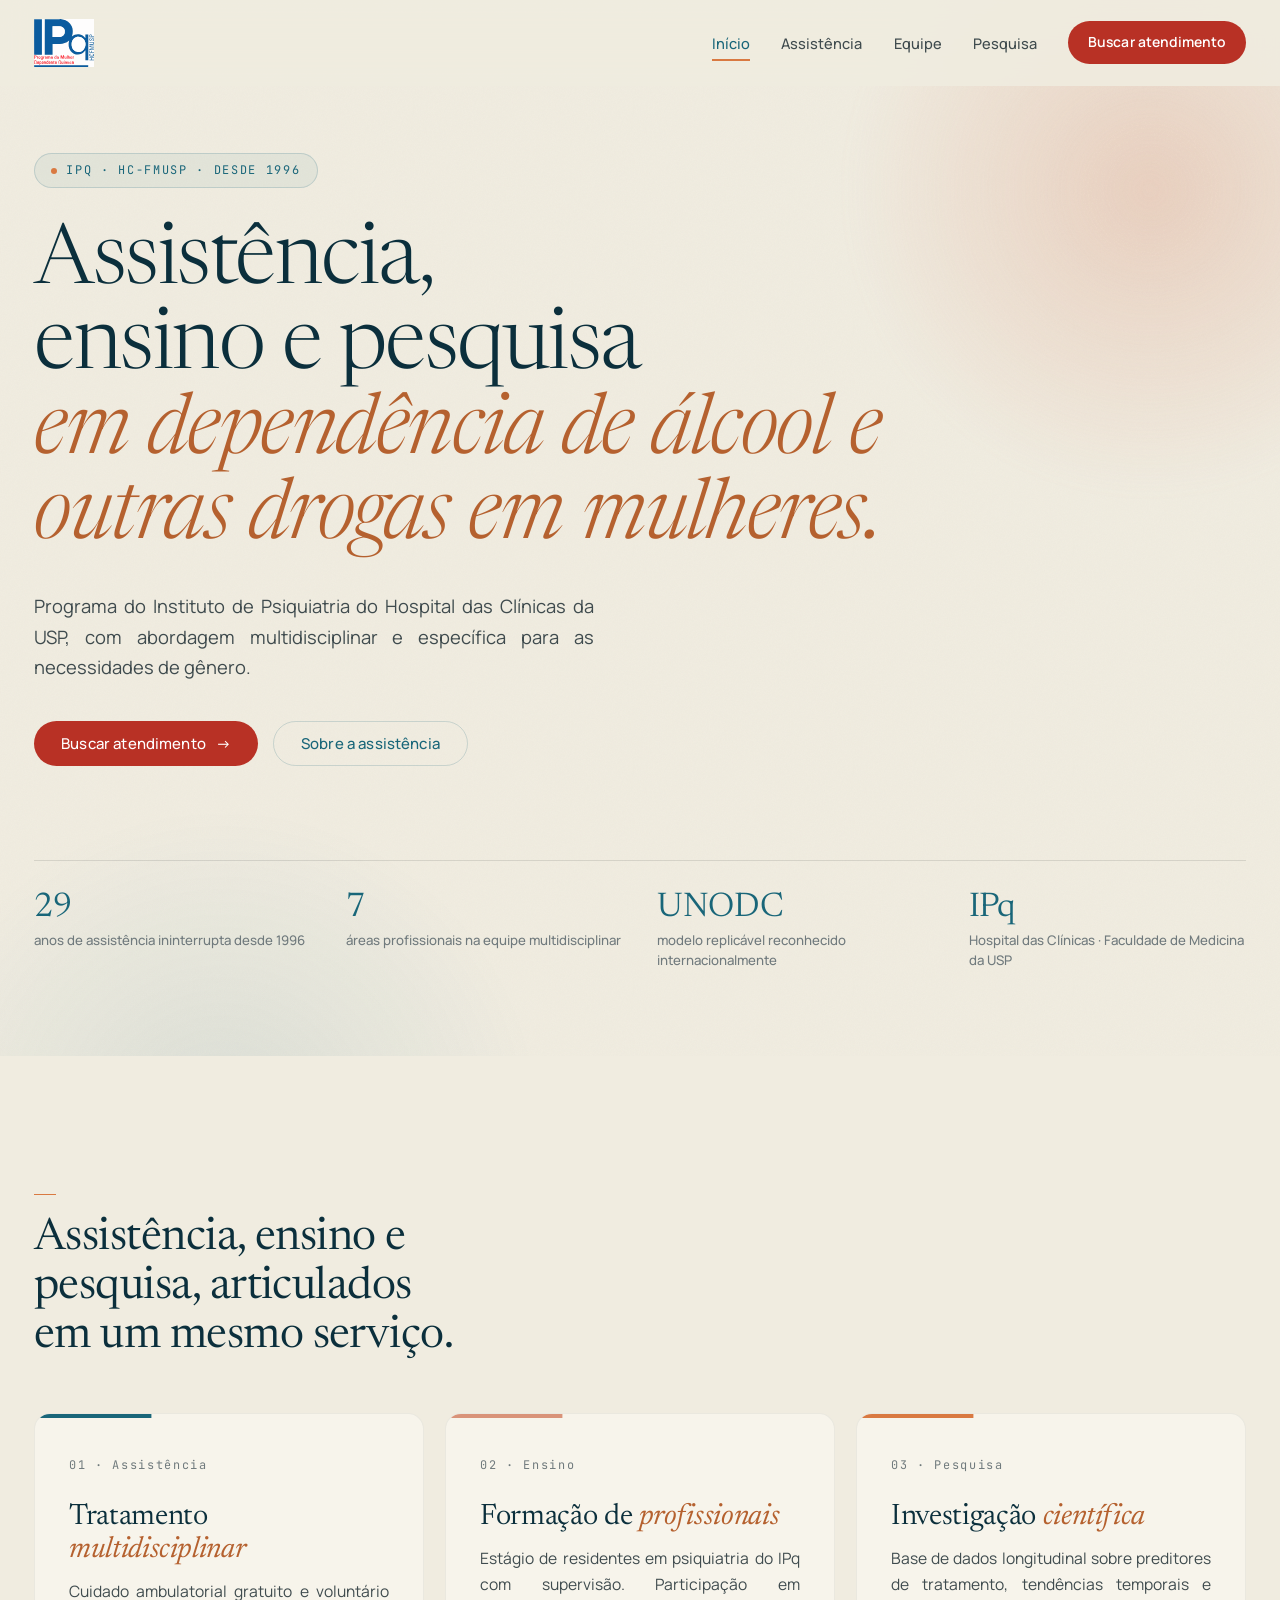
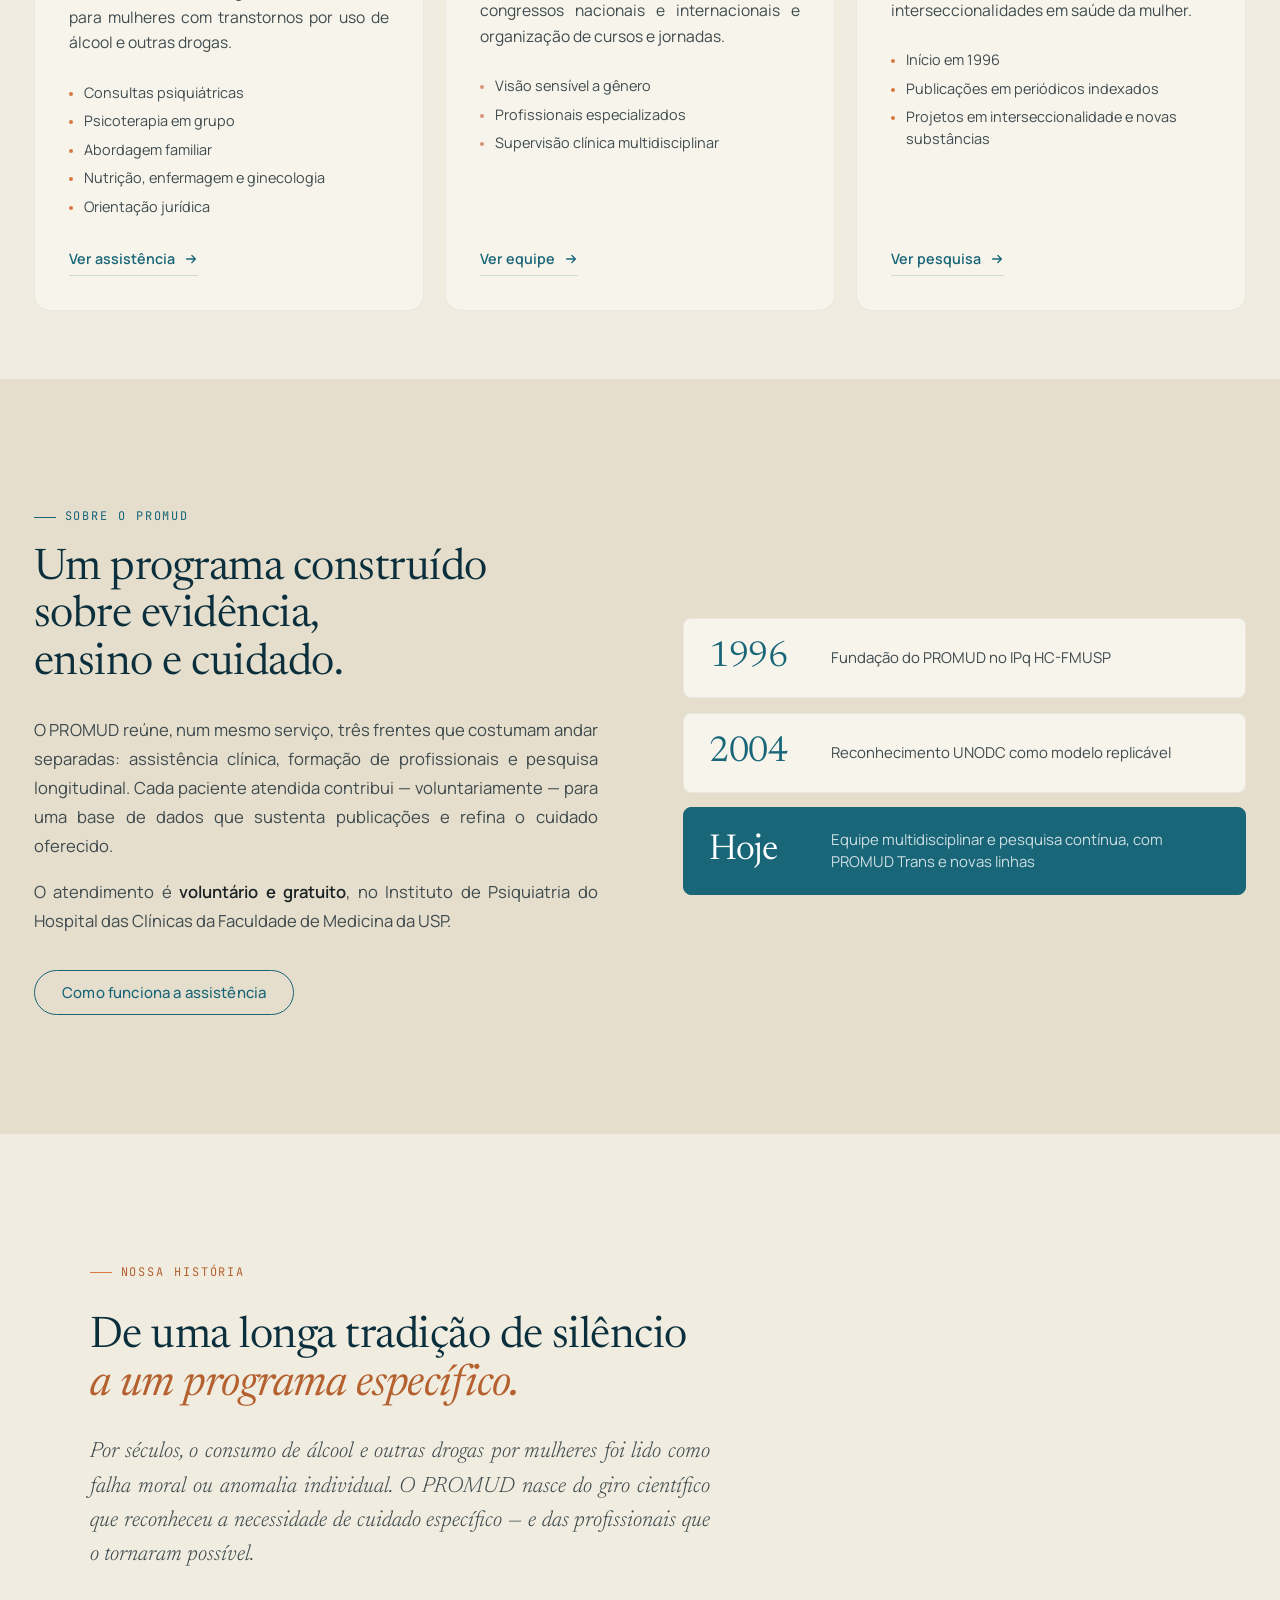
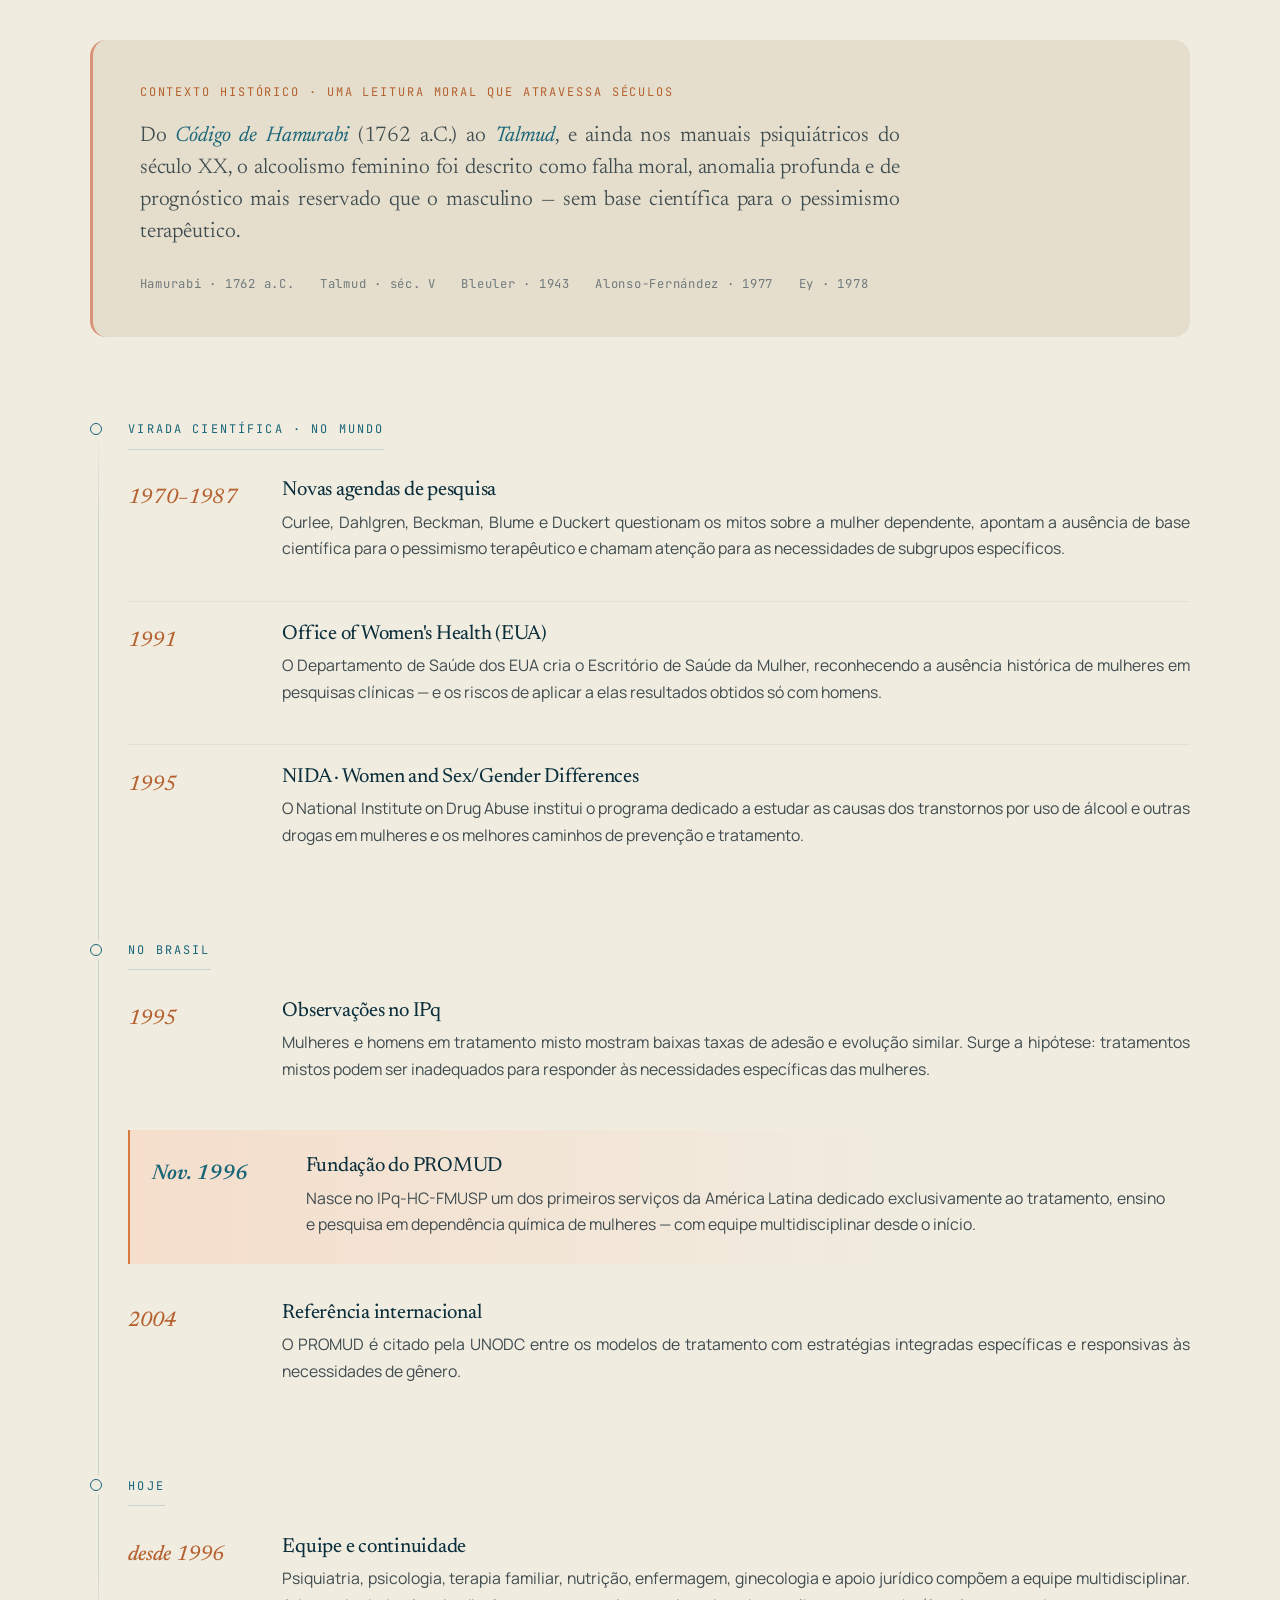
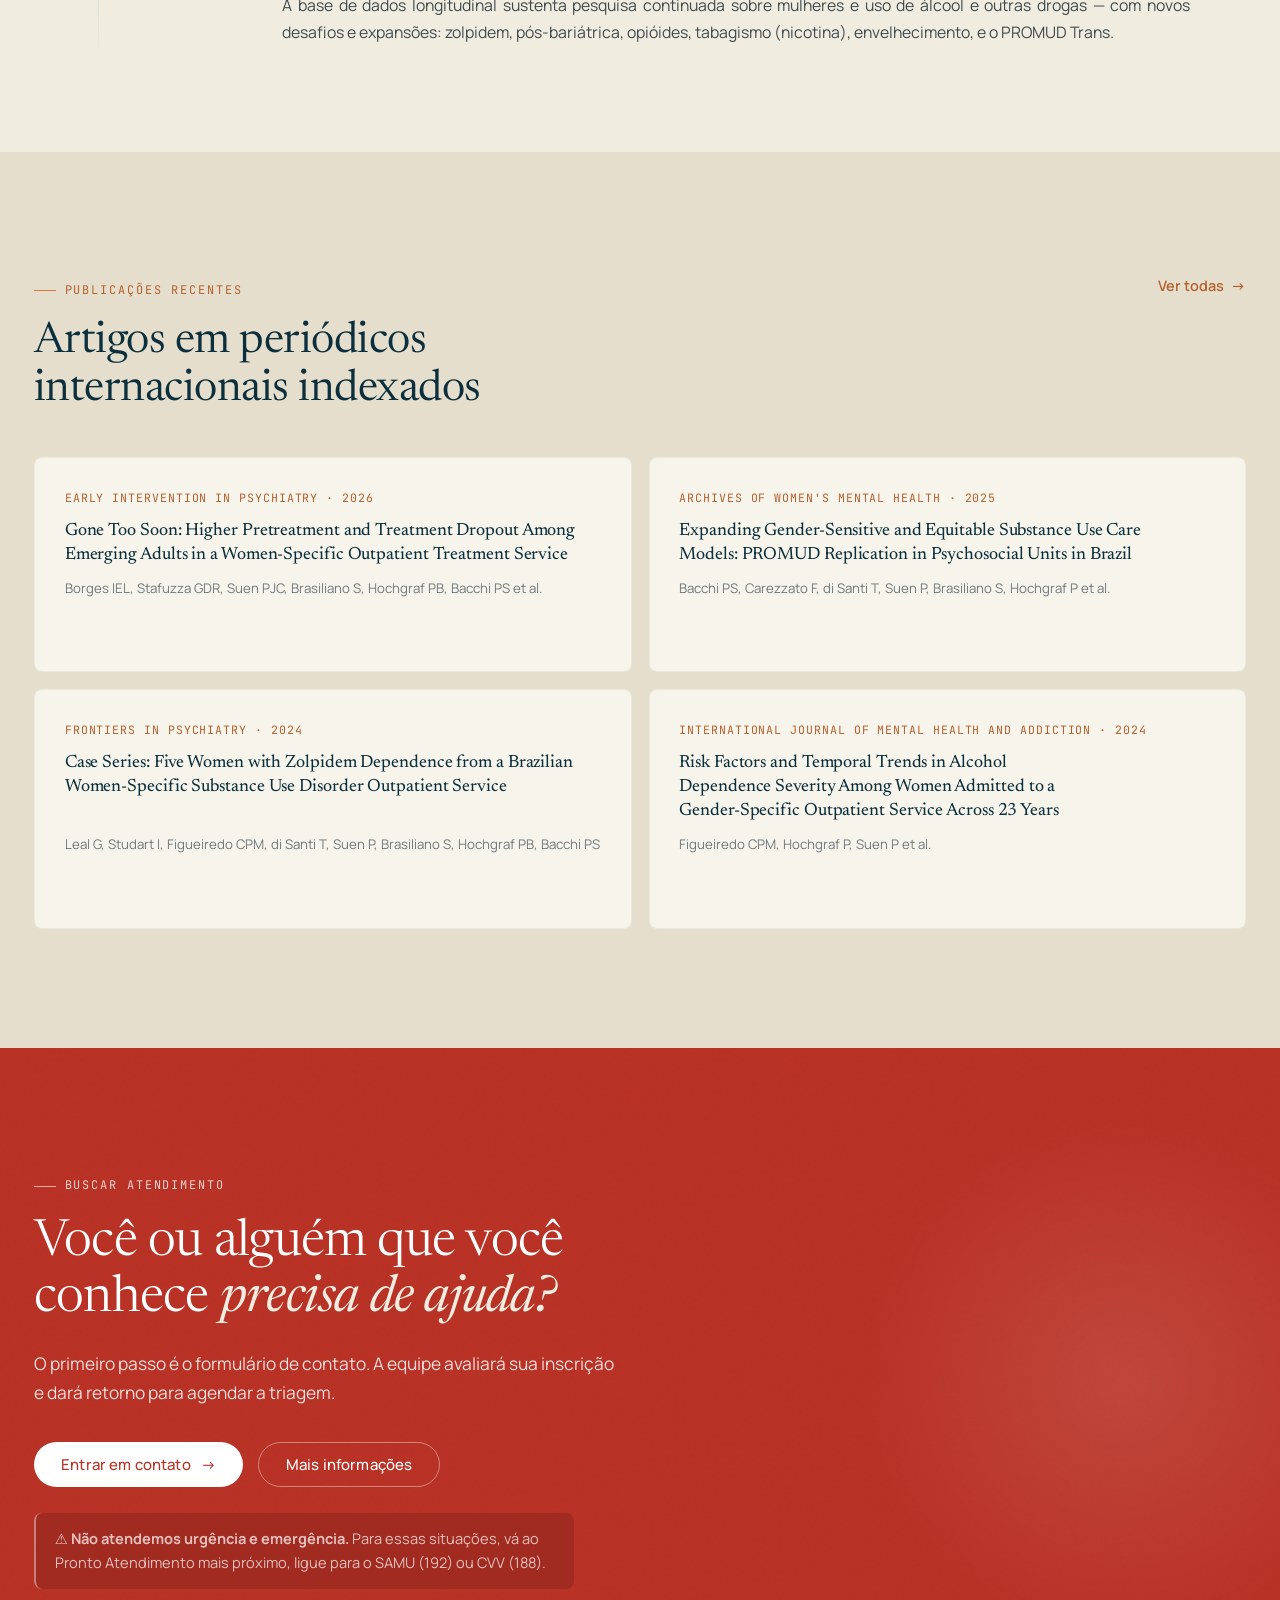
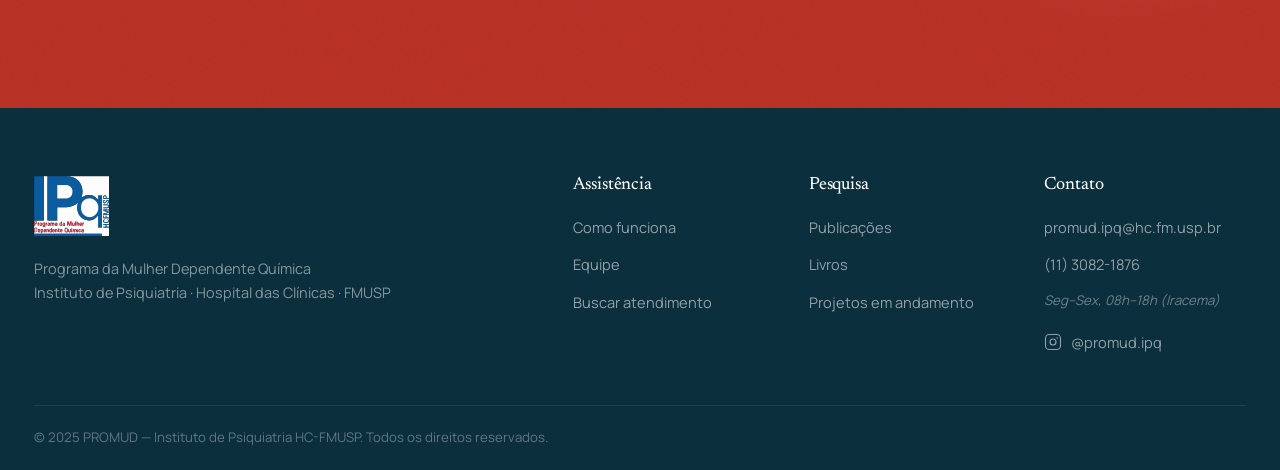
==== commit 90e163c2: "feat: add team member images and update profiles; enhance navigation links and content across multip" ====
--- a/index.html
+++ b/index.html
@@ -21,8 +21,8 @@
       <nav class="main-nav">
         <a href="index.html" class="nav-link active">Início</a>
         <a href="assistencia.html" class="nav-link">Assistência</a>
+        <a href="equipe.html" class="nav-link">Equipe</a>
         <a href="pesquisa.html" class="nav-link">Pesquisa</a>
-        <a href="equipe.html" class="nav-link">Equipe</a>
         <a href="assistencia.html#contato" class="nav-cta">Buscar atendimento</a>
       </nav>
       <button class="hamburger" id="hamburger" aria-label="Menu">
@@ -32,8 +32,8 @@
     <div class="mobile-nav" id="mobile-nav">
       <a href="index.html">Início</a>
       <a href="assistencia.html">Assistência</a>
+      <a href="equipe.html">Equipe</a>
       <a href="pesquisa.html">Pesquisa</a>
-      <a href="equipe.html">Equipe</a>
       <a href="assistencia.html#contato">Buscar atendimento</a>
     </div>
   </header>
@@ -131,7 +131,6 @@
           <li>Início em 1996</li>
           <li>Publicações em periódicos indexados</li>
           <li>Projetos em interseccionalidade e novas substâncias</li>
-          <li>Apresentações em congressos nacionais e internacionais</li>
         </ul>
         <a href="pesquisa.html" class="pillar-link">
           Ver pesquisa
@@ -340,6 +339,7 @@
         <div class="footer-col">
           <h4>Pesquisa</h4>
           <a href="pesquisa.html#publicacoes">Publicações</a>
+          <a href="pesquisa.html#livros">Livros</a>
           <a href="pesquisa.html#projetos">Projetos em andamento</a>
         </div>
         <div class="footer-col">
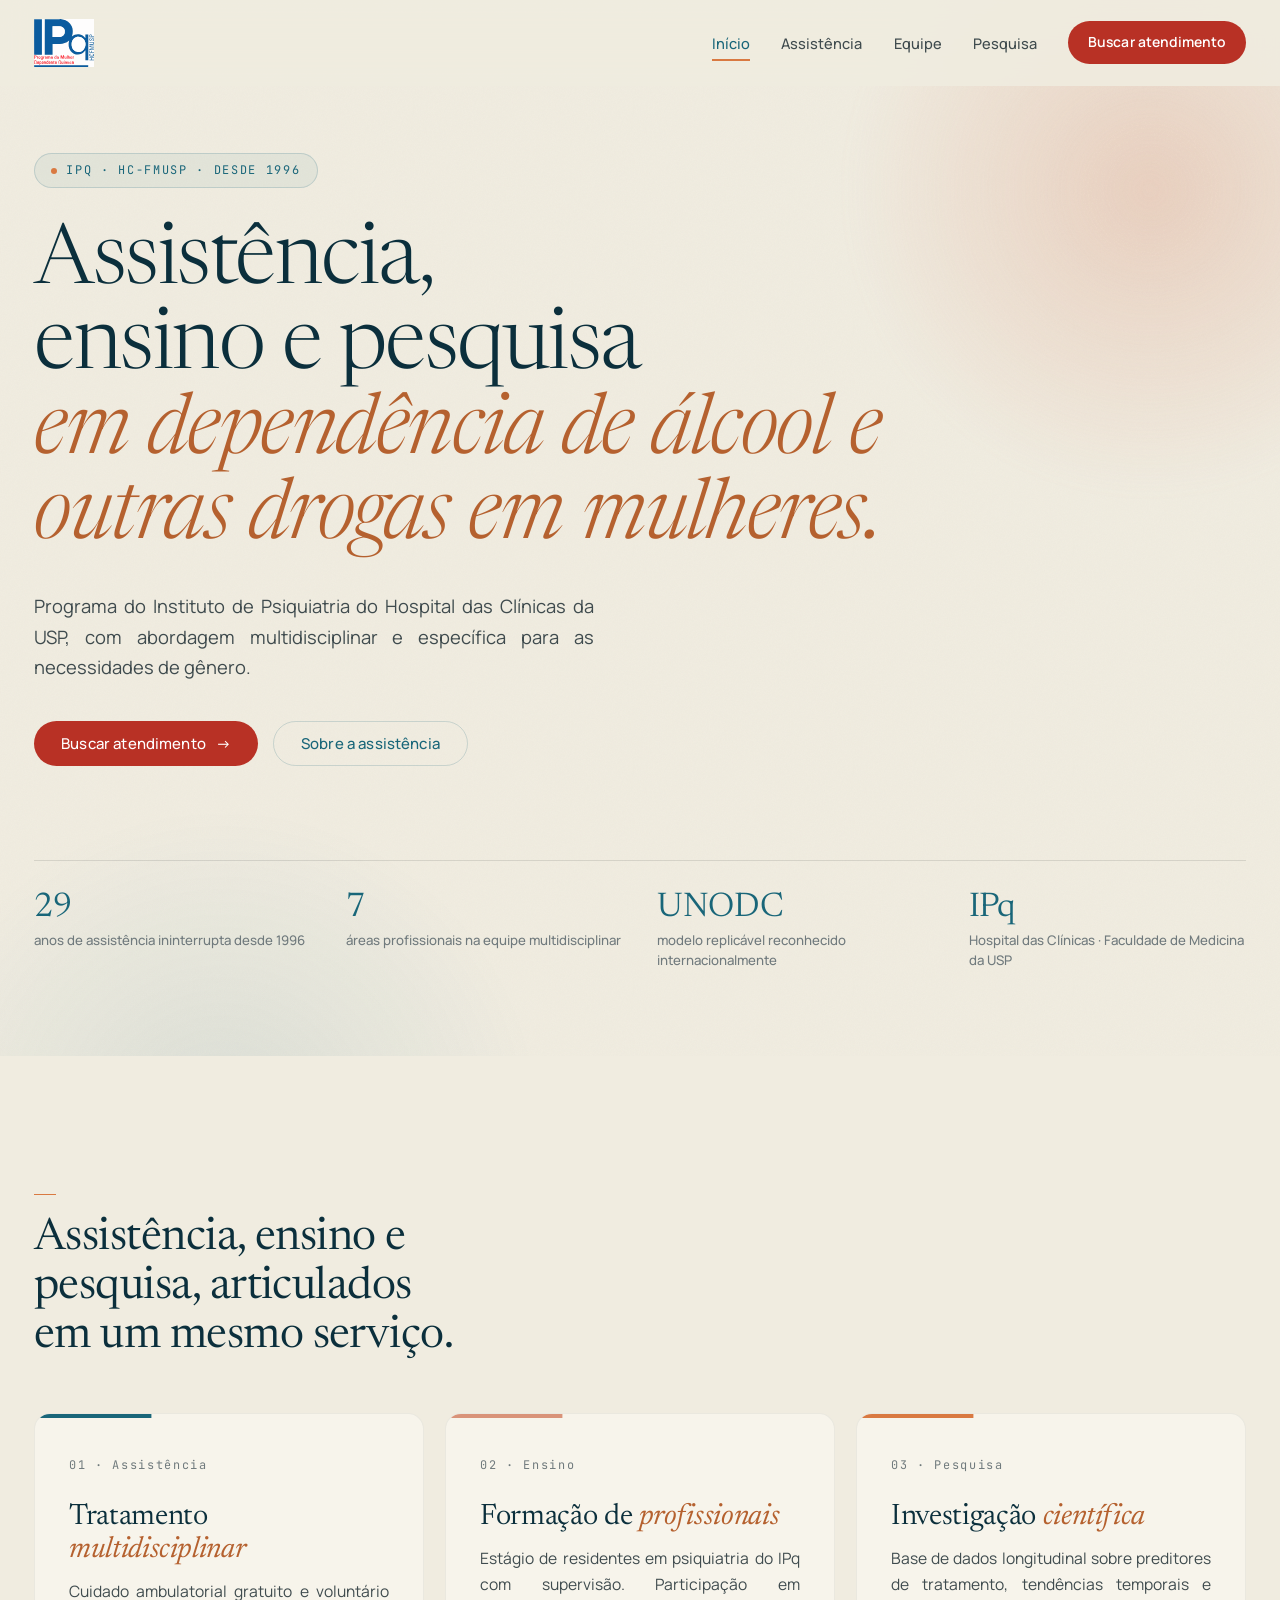
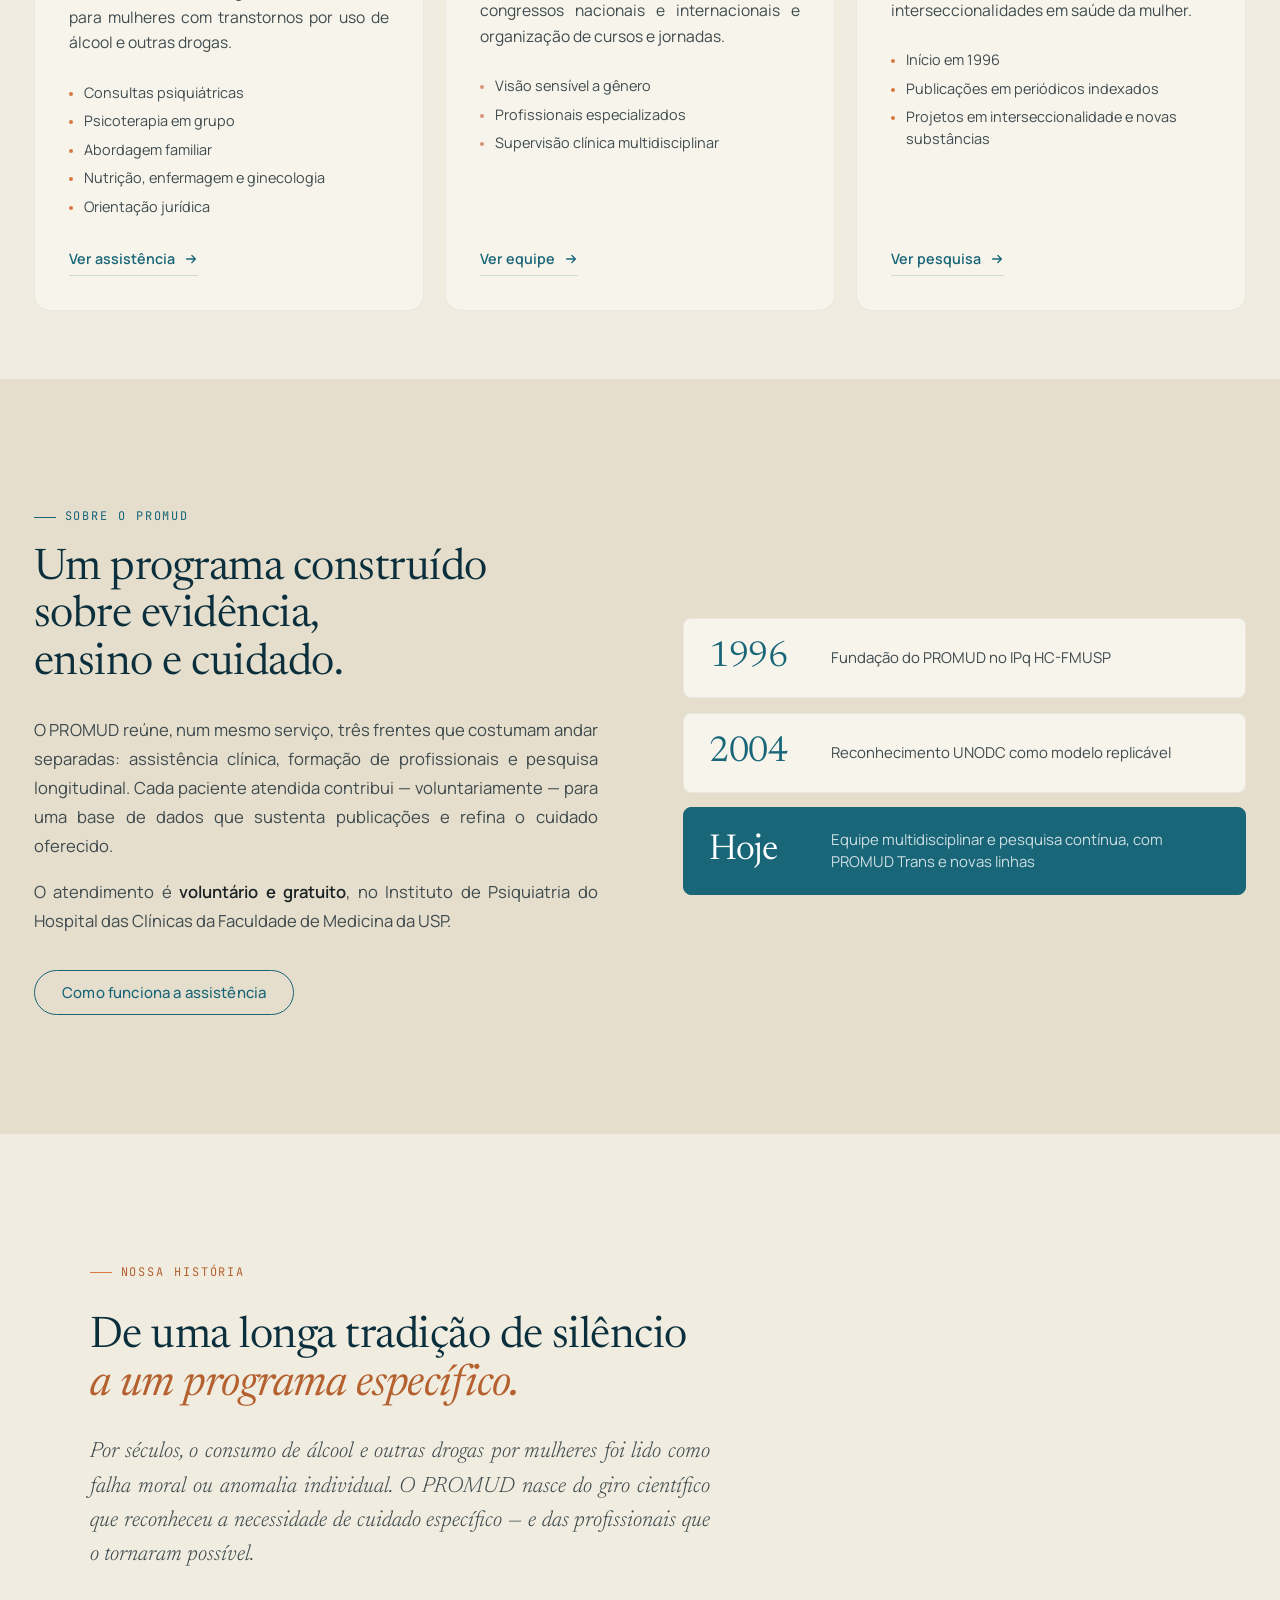
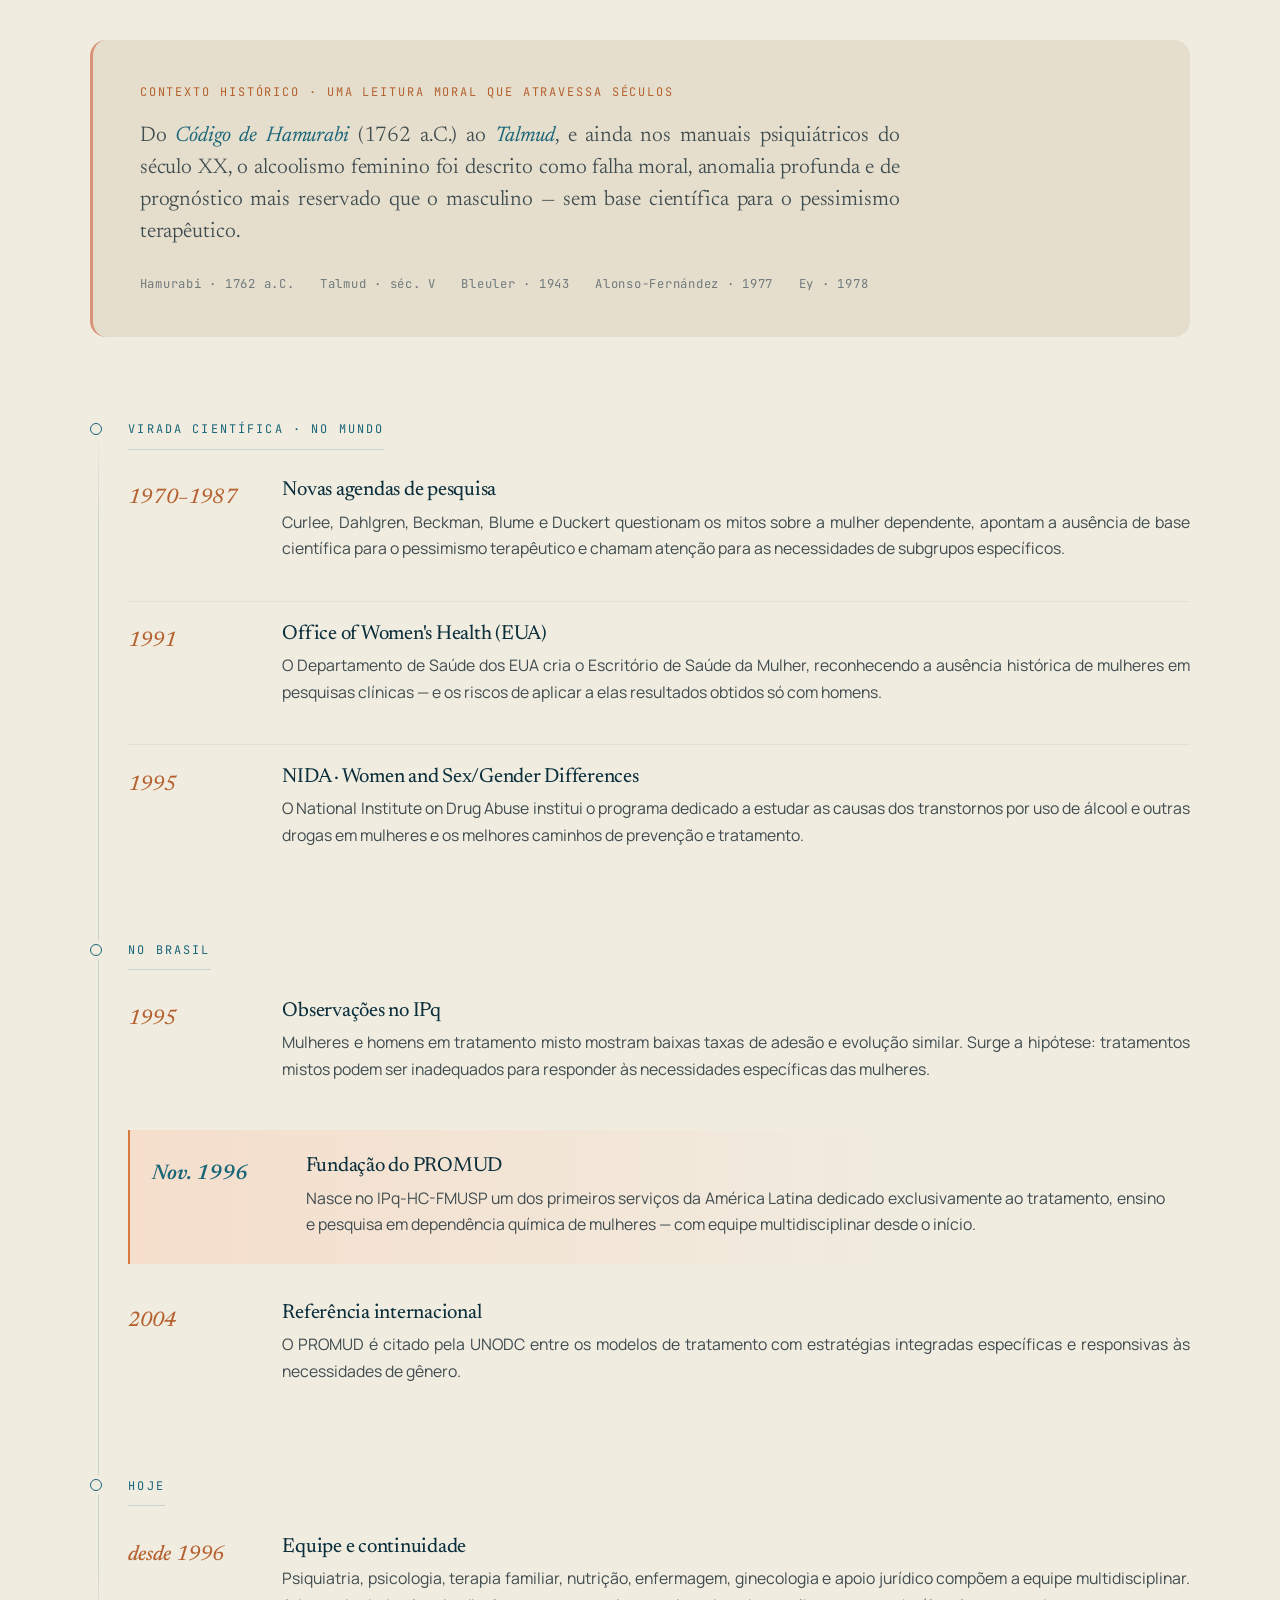
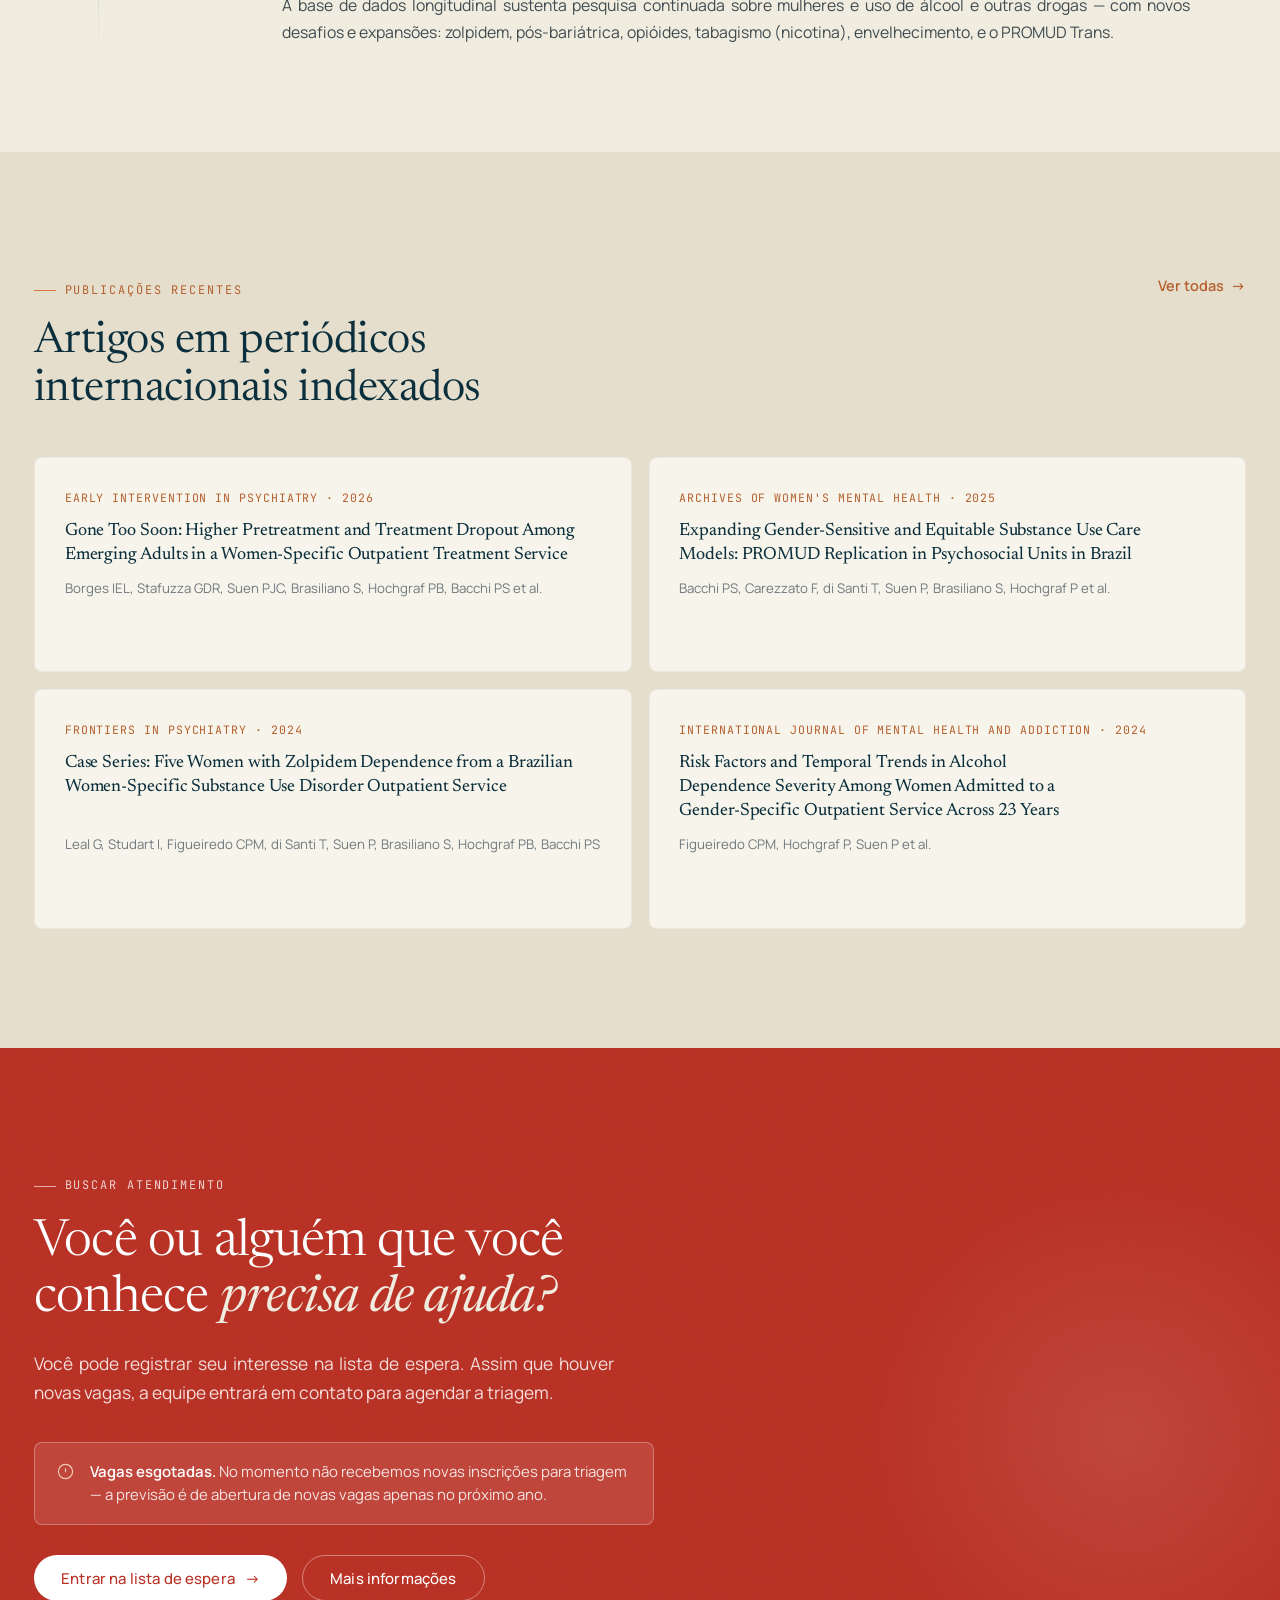
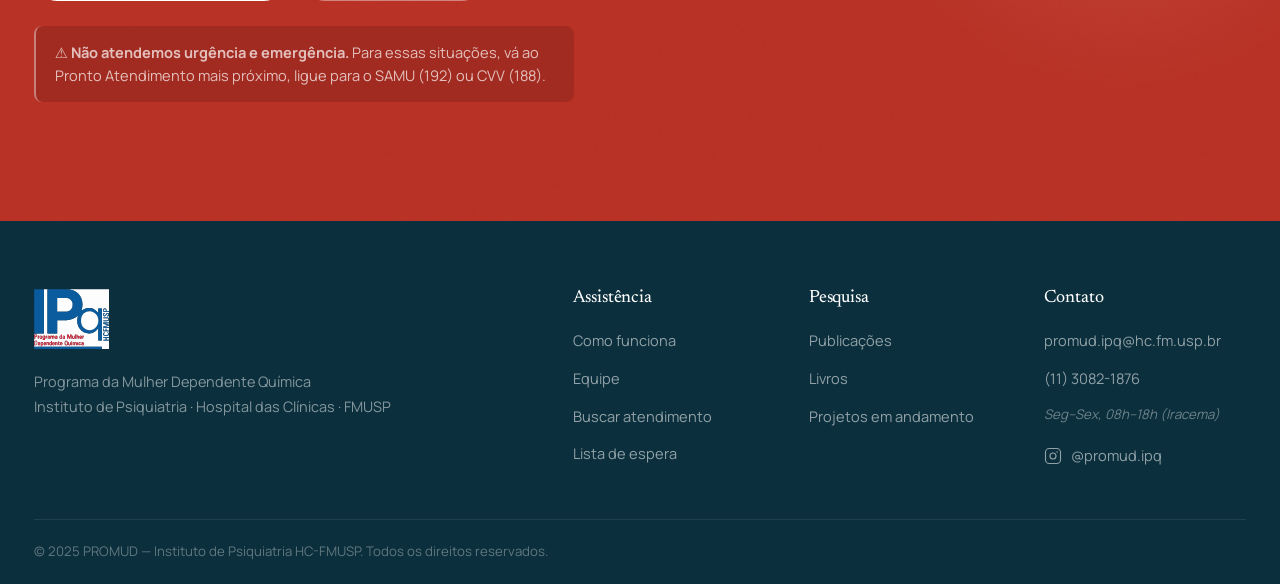
==== commit 0be8a2e7: "feat: implement waitlist form and update related content across the website" ====
--- a/index.html
+++ b/index.html
@@ -5,6 +5,18 @@
   <meta name="viewport" content="width=device-width, initial-scale=1.0" />
   <title>PROMUD — Programa da Mulher Dependente Química</title>
   <meta name="description" content="Ambulatório especializado no tratamento de mulheres com transtornos por uso de álcool e outras drogas. Instituto de Psiquiatria HC-FMUSP." />
+
+  <!-- Open Graph / link preview (WhatsApp, Facebook, LinkedIn) -->
+  <meta property="og:type" content="website" />
+  <meta property="og:site_name" content="PROMUD — Programa da Mulher com Dependência Química" />
+  <meta property="og:locale" content="pt_BR" />
+  <meta property="og:title" content="PROMUD — Programa da Mulher com Dependência Química" />
+  <meta property="og:description" content="Ambulatório especializado no tratamento de mulheres com transtornos por uso de álcool e outras drogas. Instituto de Psiquiatria HC-FMUSP." />
+  <meta property="og:url" content="https://mulherdependentequimica.com.br/" />
+  <meta property="og:image" content="https://mulherdependentequimica.com.br/assets/logo.jpg" />
+  <meta property="og:image:alt" content="PROMUD" />
+  <meta name="twitter:card" content="summary_large_image" />
+
   <link rel="preconnect" href="https://fonts.googleapis.com" />
   <link rel="preconnect" href="https://fonts.gstatic.com" crossorigin />
   <link href="https://fonts.googleapis.com/css2?family=Newsreader:ital,opsz,wght@0,6..72,300;0,6..72,350;0,6..72,400;0,6..72,450;0,6..72,500;1,6..72,300;1,6..72,400&family=Manrope:wght@300;400;500;600;700&family=JetBrains+Mono:wght@400;500&display=swap" rel="stylesheet" />
@@ -311,9 +323,13 @@
     <div class="cta-inner">
       <span class="section-label">Buscar atendimento</span>
       <h2 class="cta-title">Você ou alguém que você conhece <em>precisa de ajuda?</em></h2>
-      <p class="cta-desc">O primeiro passo é o formulário de contato. A equipe avaliará sua inscrição e dará retorno para agendar a triagem.</p>
+      <p class="cta-desc">Você pode registrar seu interesse na lista de espera. Assim que houver novas vagas, a equipe entrará em contato para agendar a triagem.</p>
+      <div class="slots-notice">
+        <svg viewBox="0 0 24 24" fill="none" stroke="currentColor" stroke-width="1.5"><circle cx="12" cy="12" r="9"/><path d="M12 8v5"/><path d="M12 16h.01"/></svg>
+        <span><strong>Vagas esgotadas.</strong> No momento não recebemos novas inscrições para triagem — a previsão é de abertura de novas vagas apenas no próximo ano.</span>
+      </div>
       <div class="cta-actions">
-        <a href="https://forms.gle/j1ZZpUedTJnzudqb7" target="_blank" class="btn btn-primary btn-arrow">Entrar em contato</a>
+        <a href="lista-espera.html" class="btn btn-primary btn-arrow">Entrar na lista de espera</a>
         <a href="assistencia.html#contato" class="btn btn-ghost-light">Mais informações</a>
       </div>
       <p class="cta-note">⚠️ <strong>Não atendemos urgência e emergência.</strong> Para essas situações, vá ao Pronto Atendimento mais próximo, ligue para o SAMU (192) ou CVV (188).</p>
@@ -335,6 +351,7 @@
           <a href="assistencia.html">Como funciona</a>
           <a href="equipe.html">Equipe</a>
           <a href="assistencia.html#contato">Buscar atendimento</a>
+          <a href="lista-espera.html">Lista de espera</a>
         </div>
         <div class="footer-col">
           <h4>Pesquisa</h4>
--- a/style.css
+++ b/style.css
@@ -1567,3 +1567,172 @@
   .footer-links { grid-template-columns: 1fr; }
   .team-grid { grid-template-columns: 1fr 1fr; }
 }
+
+/* ============================================
+   LISTA DE ESPERA (formulário)
+   ============================================ */
+.waitlist-grid {
+  display: grid;
+  grid-template-columns: 1.05fr 0.95fr;
+  gap: 2.5rem;
+  align-items: start;
+  margin-top: 3rem;
+}
+.waitlist-aside {
+  display: flex;
+  flex-direction: column;
+  gap: 1.25rem;
+}
+.waitlist-warning {
+  background: rgba(184,49,37,0.07);
+  border: 1px solid rgba(184,49,37,0.22);
+  border-radius: var(--radius-md);
+  padding: 1rem 1.25rem;
+  font-size: 0.85rem;
+  color: var(--ink-mid);
+  line-height: 1.6;
+}
+.waitlist-warning strong { color: var(--red-deep); font-weight: 600; }
+
+/* ---- FORM CARD ---- */
+.form-card {
+  background: var(--paper-light);
+  border: 1px solid var(--rule);
+  border-radius: var(--radius-lg);
+  padding: 2.5rem;
+  box-shadow: var(--shadow);
+}
+.field { margin-bottom: 1.35rem; }
+.field label {
+  display: block;
+  font-family: var(--font-mono);
+  font-size: 0.68rem;
+  letter-spacing: 0.14em;
+  text-transform: uppercase;
+  color: var(--ink-soft);
+  margin-bottom: 0.5rem;
+}
+.field input {
+  width: 100%;
+  padding: 0.85rem 1rem;
+  font-family: var(--font-body);
+  font-size: 0.95rem;
+  color: var(--ink);
+  background: #fff;
+  border: 1px solid var(--rule);
+  border-radius: var(--radius-md);
+  transition: border-color 0.2s, box-shadow 0.2s;
+}
+.field input::placeholder { color: var(--ink-soft); opacity: 0.6; }
+.field input:hover { border-color: var(--teal-line); }
+.field input:focus {
+  outline: none;
+  border-color: var(--teal);
+  box-shadow: 0 0 0 3px var(--teal-soft);
+}
+.field input.invalid {
+  border-color: var(--red);
+  box-shadow: 0 0 0 3px rgba(184,49,37,0.10);
+}
+.field-hint {
+  display: block;
+  font-size: 0.76rem;
+  color: var(--ink-soft);
+  margin-top: 0.45rem;
+  line-height: 1.5;
+}
+#waitlist-submit { margin-top: 0.5rem; }
+#waitlist-submit[disabled] {
+  opacity: 0.6;
+  cursor: not-allowed;
+  transform: none;
+  box-shadow: none;
+}
+.form-status {
+  font-size: 0.84rem;
+  line-height: 1.55;
+  color: var(--red-deep);
+  margin-top: 1rem;
+}
+.form-status:empty { display: none; }
+.form-note {
+  font-size: 0.78rem;
+  color: var(--ink-soft);
+  line-height: 1.65;
+  margin-top: 1.5rem;
+  padding-top: 1.25rem;
+  border-top: 1px solid var(--rule-soft);
+}
+.form-note a { color: var(--teal); border-bottom: 1px solid var(--teal-line); }
+.form-note a:hover { color: var(--teal-deep); border-bottom-color: var(--teal); }
+
+/* ---- ESTADO DE SUCESSO ---- */
+.form-success[hidden] { display: none; }
+.form-success {
+  display: flex;
+  flex-direction: column;
+  align-items: flex-start;
+  gap: 0.75rem;
+  padding: 0.5rem 0;
+}
+.form-success svg {
+  width: 34px; height: 34px;
+  color: var(--teal);
+}
+.form-success h3 {
+  font-size: 1.35rem;
+  color: var(--teal-darker);
+}
+.form-success p {
+  font-size: 0.92rem;
+  color: var(--ink-mid);
+  line-height: 1.7;
+}
+
+/* ---- AVISO DE VAGAS ESGOTADAS (index / assistência) ---- */
+.slots-notice {
+  display: flex;
+  align-items: flex-start;
+  gap: 0.85rem;
+  background: rgba(217,147,121,0.14);
+  border: 1px solid rgba(217,121,65,0.28);
+  border-radius: var(--radius-md);
+  padding: 1rem 1.25rem;
+  font-size: 0.88rem;
+  line-height: 1.6;
+  color: var(--ink-mid);
+  margin-bottom: 1.5rem;
+  text-align: left;
+}
+.slots-notice svg {
+  width: 19px; height: 19px;
+  color: var(--terracotta-deep);
+  flex-shrink: 0;
+  margin-top: 2px;
+}
+.slots-notice strong { color: var(--teal-darker); font-weight: 600; }
+.contact-block .slots-notice {
+  background: rgba(217,147,121,0.14);
+  border-color: rgba(217,147,121,0.35);
+  color: rgba(255,255,255,0.85);
+}
+.contact-block .slots-notice svg { color: var(--peach); }
+.contact-block .slots-notice strong { color: var(--peach-soft); }
+.cta-section .slots-notice {
+  background: rgba(255,255,255,0.10);
+  border-color: rgba(255,255,255,0.28);
+  color: rgba(255,255,255,0.85);
+  max-width: 620px;
+  margin: 0 0 1.75rem;
+}
+.cta-section .slots-notice svg { color: var(--peach-soft); }
+.cta-section .slots-notice strong { color: #fff; }
+
+@media (max-width: 1024px) {
+  .waitlist-grid { grid-template-columns: 1fr; gap: 2rem; }
+}
+
+@media (max-width: 768px) {
+  .form-card { padding: 1.75rem 1.35rem; }
+  #waitlist-submit { width: 100%; justify-content: center; }
+}
